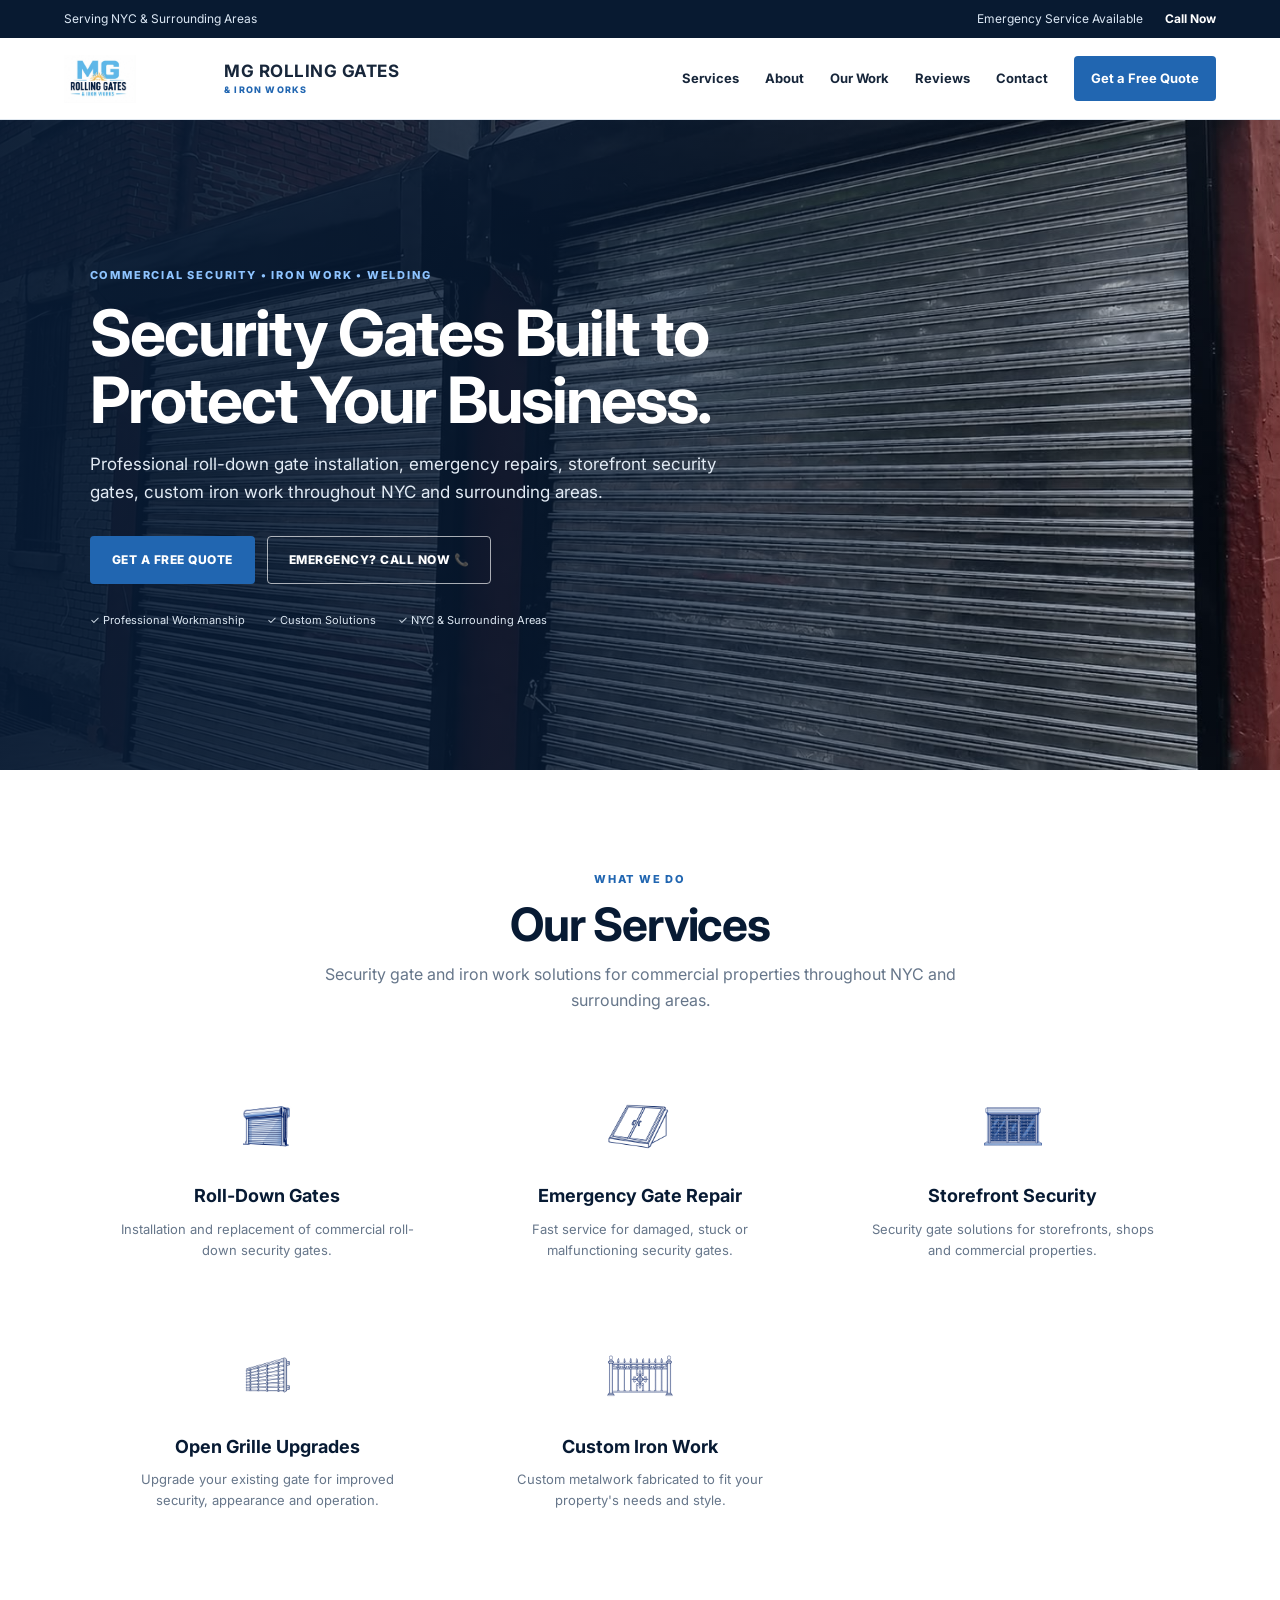
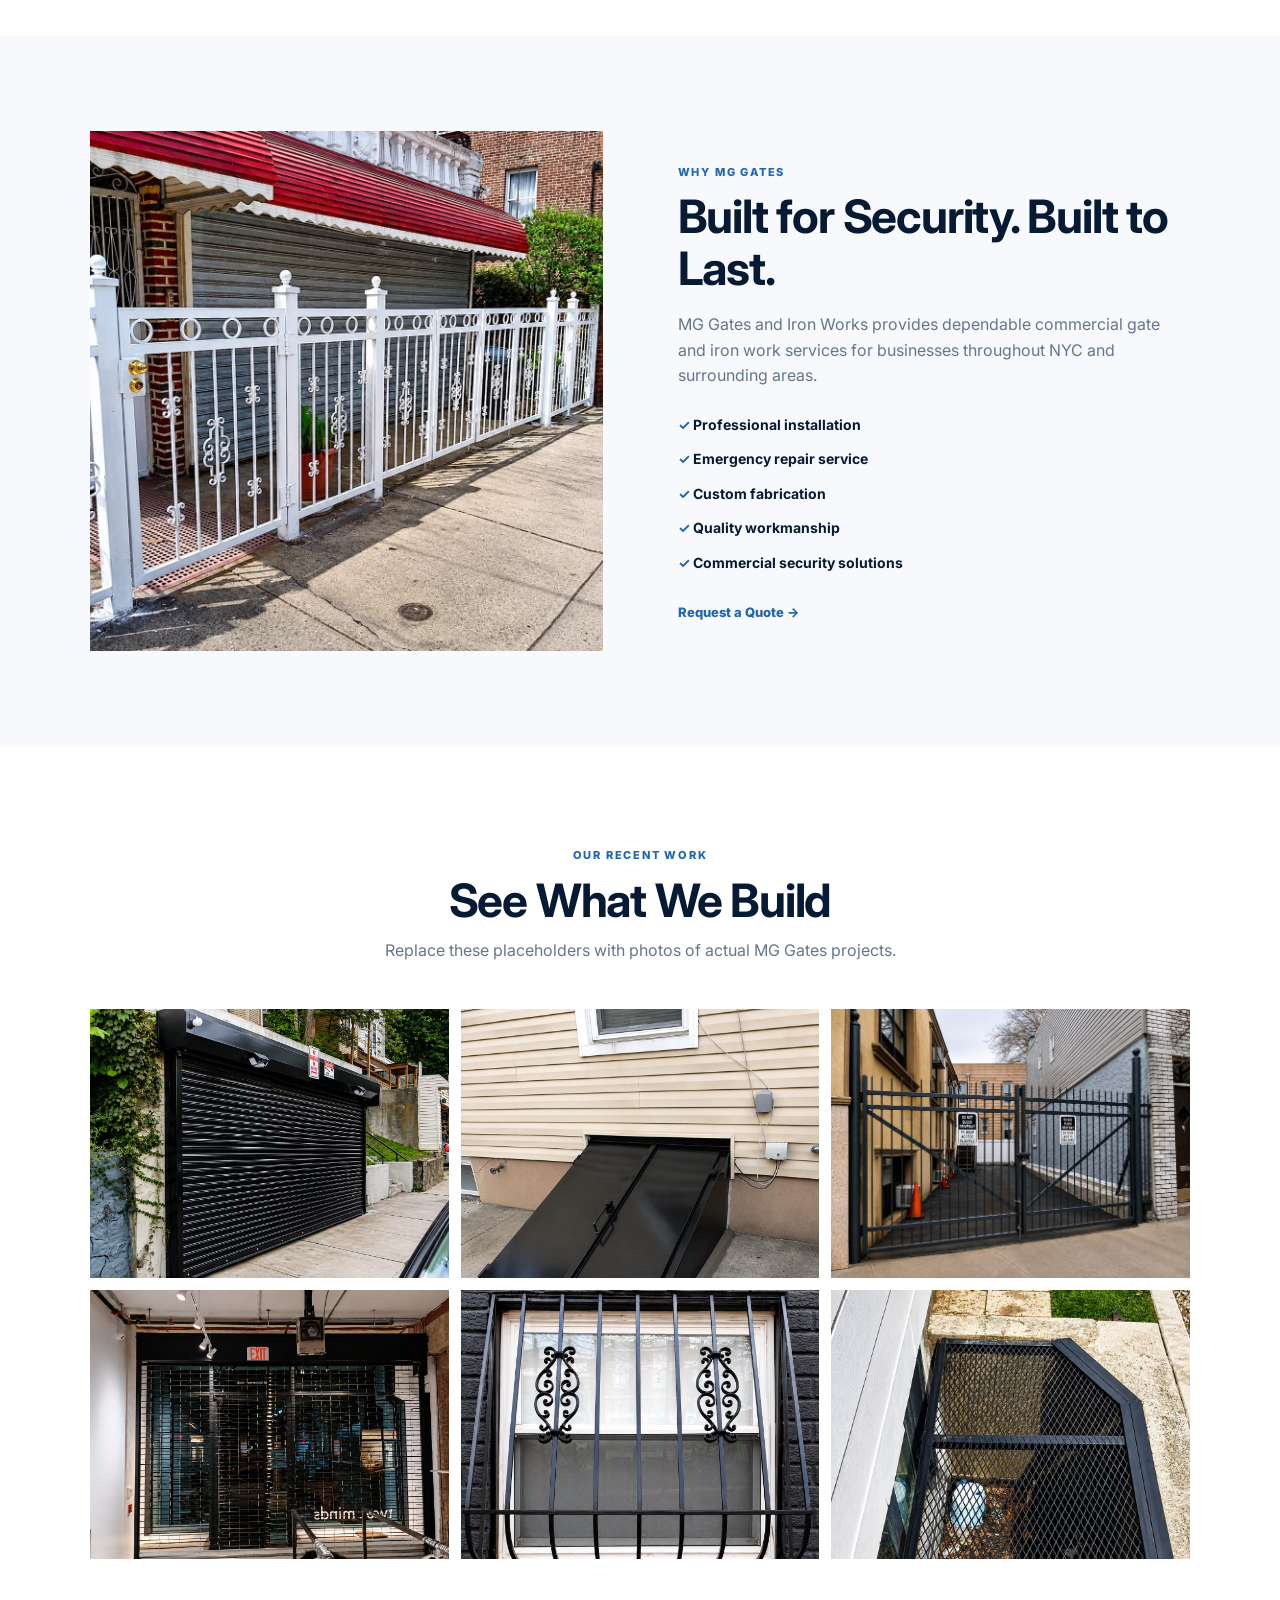
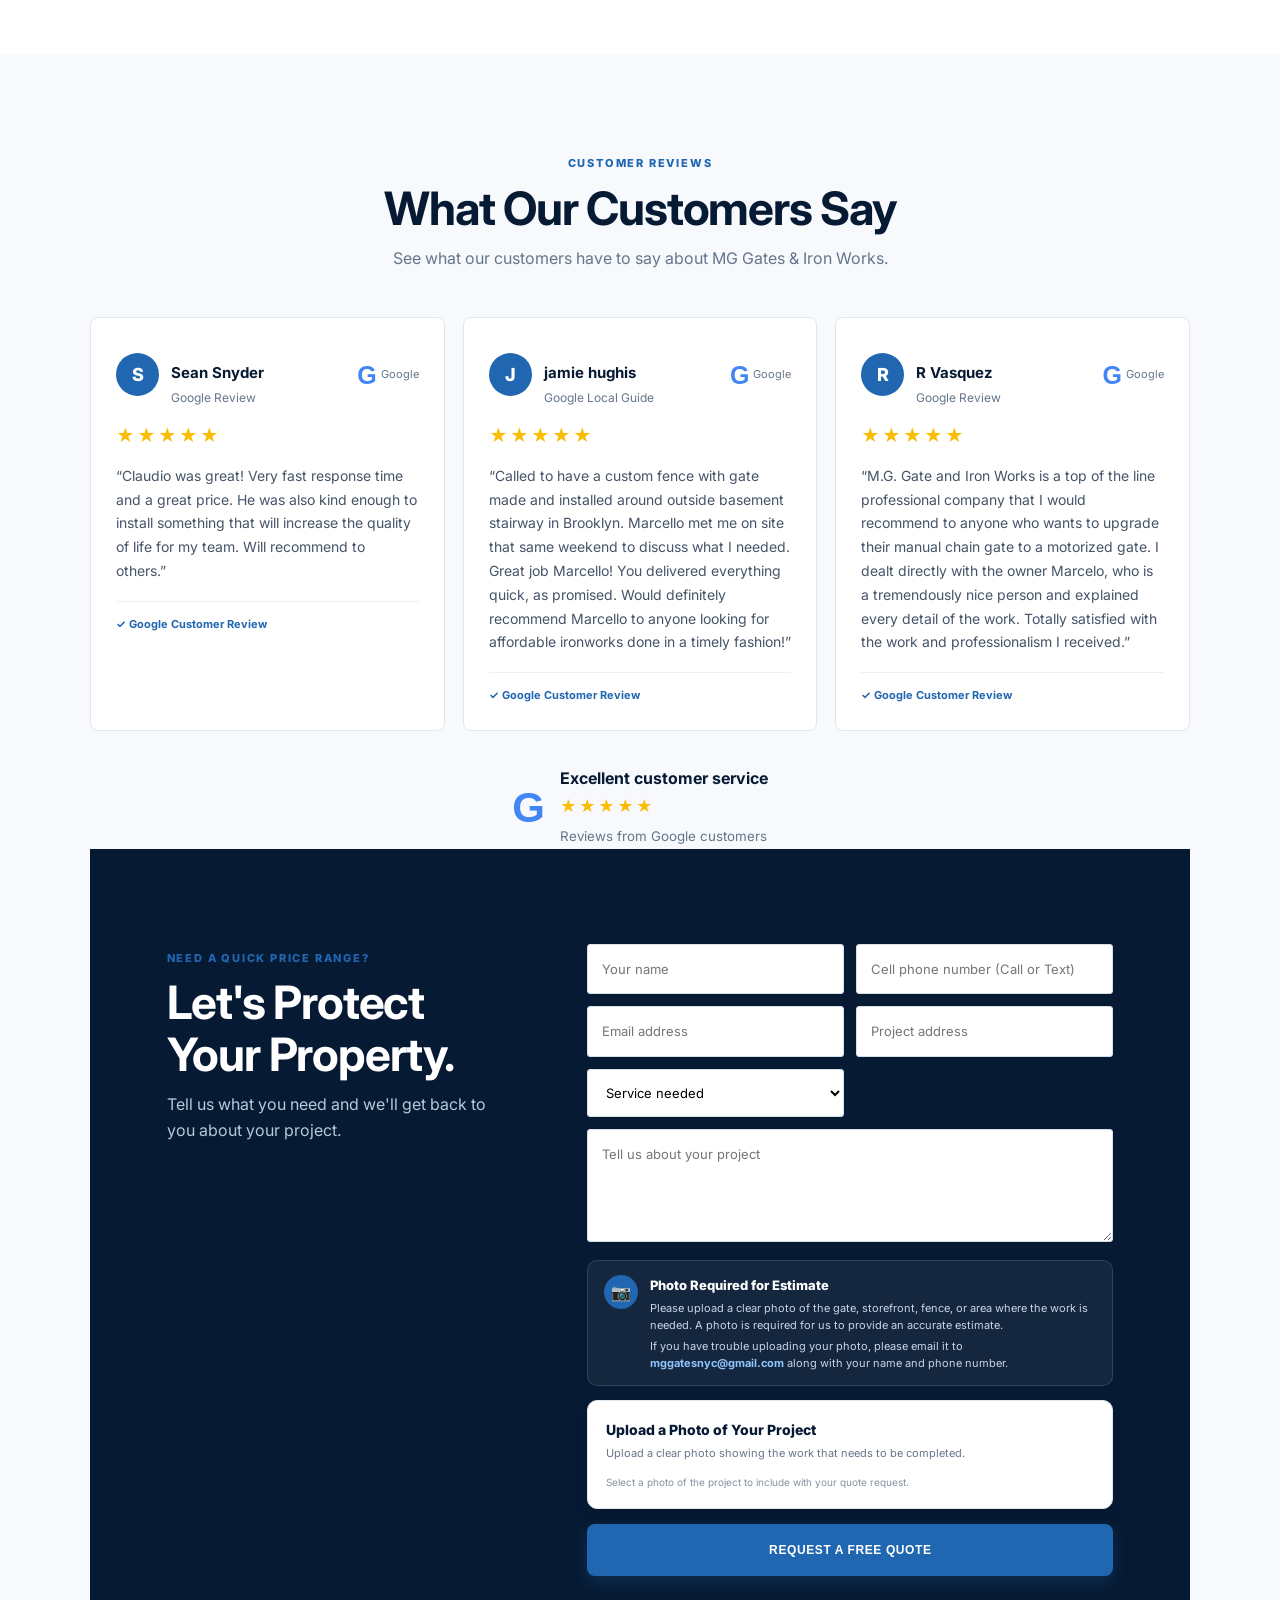
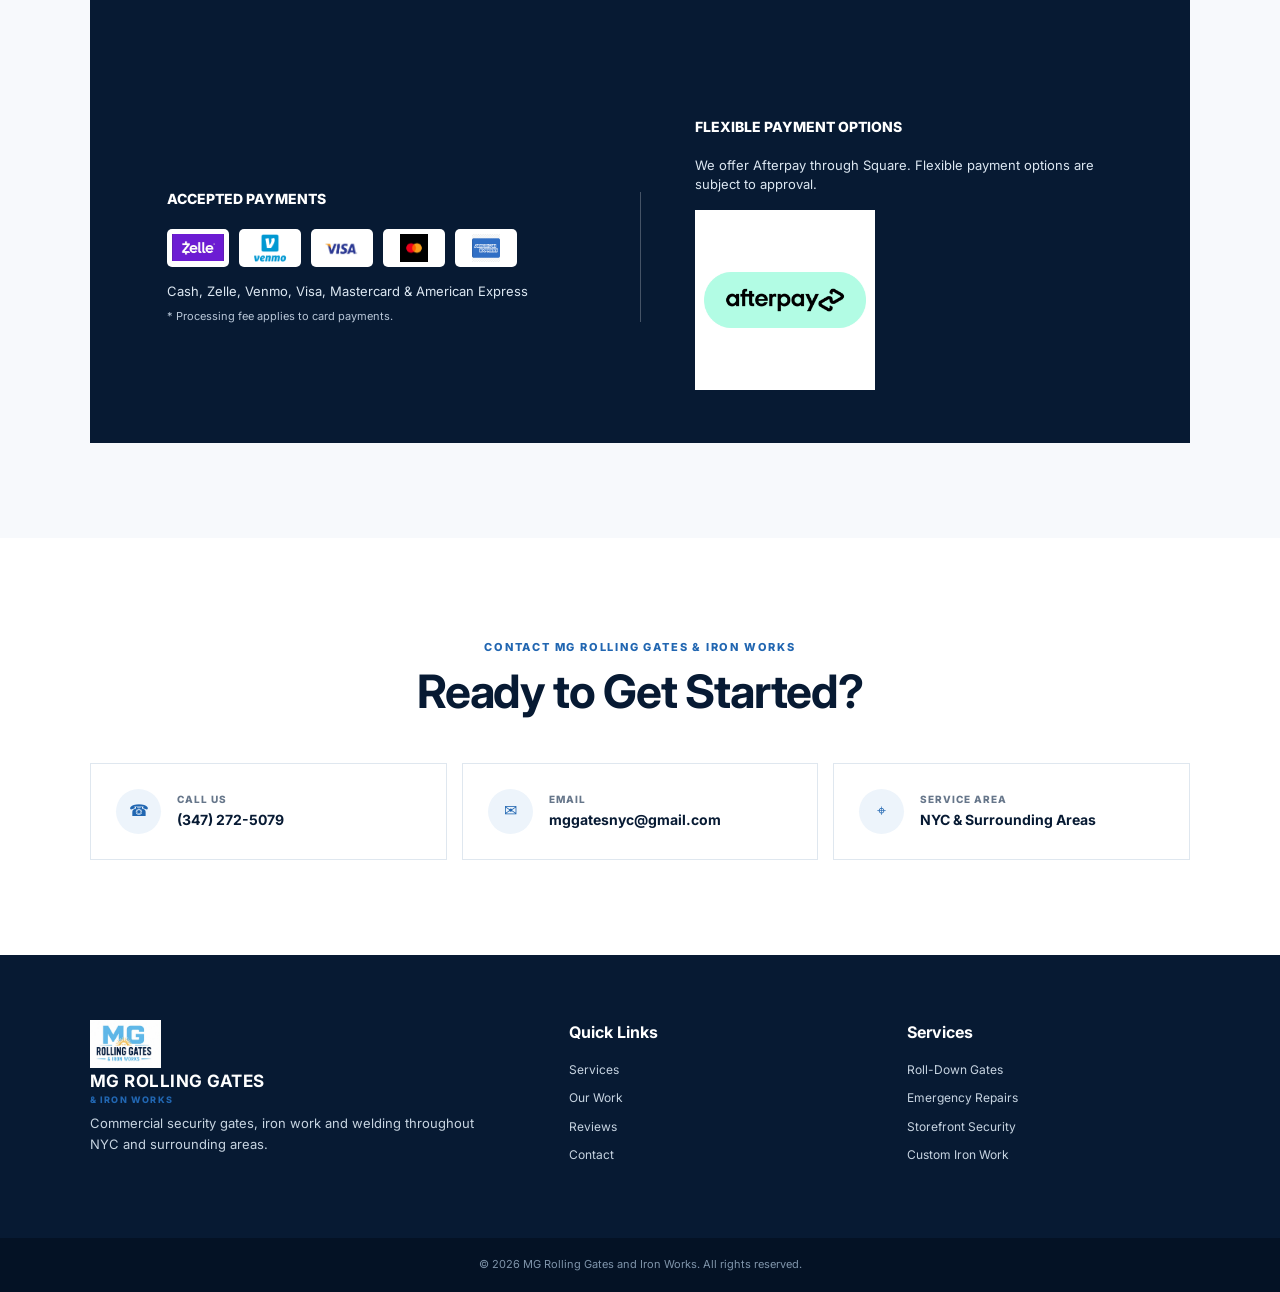
==== index.html @ b1b4706d "Update index.html" ====
<!DOCTYPE html>
<html lang="en">
<head>
  <meta charset="UTF-8">
  <meta name="viewport" content="width=device-width, initial-scale=1.0">
  <meta name="description" content="MG Rolling Gates and Iron Works provides commercial roll-down gate installation, emergency gate repair, storefront security gates and custom iron work throughout NYC and surrounding areas.">
  <title>MG Rolling Gates & Iron Works | NYC Security Gates & Iron Work</title>
  <link rel="preconnect" href="https://fonts.googleapis.com">
  <link rel="preconnect" href="https://fonts.gstatic.com" crossorigin>
  <link href="https://fonts.googleapis.com/css2?family=Inter:wght@400;500;600;700;800&display=swap" rel="stylesheet">
  <link rel="stylesheet" href="styles.css">
  <script src="https://ucarecdn.com/libs/widget/3.x/uploadcare.full.min.js"></script>
</head>

<body>
  <div class="topbar">
    <div>Serving NYC & Surrounding Areas</div>
    <div class="topbar-right">
      <span>Emergency Service Available</span>
      <a href="tel:(347) 272-5079">Call Now</a>
    </div>
  </div>

  <header class="header">
    <a class="logo" href="#home">
      <!-- LOGO: Replace images/logo.png with your business logo -->
      <img class="logo-image" src="images/logo.png" alt="MG Gates and Iron Works logo">
      <span>
        <strong>MG ROLLING GATES</strong>
        <small>& IRON WORKS</small>
      </span>
    </a>

    <button class="menu-toggle" aria-label="Open menu">☰</button>

    <nav class="nav">
      <a href="#services">Services</a>
      <a href="#about">About</a>
      <a href="#work">Our Work</a>
      <a href="#reviews">Reviews</a>
      <a href="#contact">Contact</a>
      <a class="nav-cta" href="#quote">Get a Free Quote</a>
    </nav>
  </header>

  <main id="home">
    <section class="hero">
      <div class="hero-overlay"></div>
      <div class="hero-content">
        <span class="eyebrow">COMMERCIAL SECURITY • IRON WORK • WELDING</span>
        <h1>Security Gates Built to Protect Your Business.</h1>
        <p>
          Professional roll-down gate installation, emergency repairs,
          storefront security gates, custom iron work throughout NYC
          and surrounding areas.
        </p>
        <div class="hero-buttons">
          <a class="btn btn-primary" href="#quote">Get a Free Quote</a>
          <a class="btn btn-outline" href="tel:(347) 272-5079">Emergency? Call Now 📞</a>
        </div>
        <div class="hero-trust">
          <span>✓ Professional Workmanship</span>
          <span>✓ Custom Solutions</span>
          <span>✓ NYC & Surrounding Areas</span>
        </div>
      </div>
    </section>

    <section class="services section" id="services">
      <div class="section-heading">
        <span class="eyebrow">WHAT WE DO</span>
        <h2>Our Services</h2>
        <p>Security gate and iron work solutions for commercial properties throughout NYC and surrounding areas.</p>
      </div>

      <div class="service-grid">
        <article class="service-card">
          <div class="service-icon-slot">
          <img src="images/service-roll-down.png" alt="Roll-Down Gates icon" onerror="this.style.display='none'; this.nextElementSibling.style.display='grid'">
          <span class="icon-fallback">ICON</span>
        </div>
          <h3>Roll-Down Gates</h3>
          <p>Installation and replacement of commercial roll-down security gates.</p>
        </article>
        <article class="service-card">
          <div class="service-icon-slot">
          <img src="images/service-emergency.png" alt="Emergency Gate Repair icon" onerror="this.style.display='none'; this.nextElementSibling.style.display='grid'">
          <span class="icon-fallback">ICON</span>
        </div>
          <h3>Emergency Gate Repair</h3>
          <p>Fast service for damaged, stuck or malfunctioning security gates.</p>
        </article>
        <article class="service-card">
          <div class="service-icon-slot">
          <img src="images/service-storefront.png" alt="Storefront Security icon" onerror="this.style.display='none'; this.nextElementSibling.style.display='grid'">
          <span class="icon-fallback">ICON</span>
        </div>
          <h3>Storefront Security</h3>
          <p>Security gate solutions for storefronts, shops and commercial properties.</p>
        </article>
        <article class="service-card">
          <div class="service-icon-slot">
          <img src="images/service-open-grille.png" alt="Open Grille Upgrades icon" onerror="this.style.display='none'; this.nextElementSibling.style.display='grid'">
          <span class="icon-fallback">ICON</span>
        </div>
          <h3>Open Grille Upgrades</h3>
          <p>Upgrade your existing gate for improved security, appearance and operation.</p>
        </article>
        <article class="service-card">
          <div class="service-icon-slot">
          <img src="images/service-iron-work.png" alt="Custom Iron Work icon" onerror="this.style.display='none'; this.nextElementSibling.style.display='grid'">
          <span class="icon-fallback">ICON</span>
        </div>
          <h3>Custom Iron Work</h3>
          <p>Custom metalwork fabricated to fit your property's needs and style.</p>
        </article>
      </div>
    </section>

    <section class="about section" id="about">
      <div class="about-image">
        <div class="image-slot about-photo">
          <!-- ABOUT PHOTO: Put your photo at images/about.jpg -->
          <img src="images/about.jpg" alt="MG Gates and Iron Works project" onerror="this.style.display='none'; this.nextElementSibling.style.display='grid'">
          <div class="photo-fallback"><span>ABOUT PHOTO</span><small>Put your image in images/about.jpg</small></div>
        </div>
      </div>
      <div class="about-content">
        <span class="eyebrow">WHY MG GATES</span>
        <h2>Built for Security. Built to Last.</h2>
        <p>
          MG Gates and Iron Works provides dependable commercial gate and iron
          work services for businesses throughout NYC and surrounding areas.
        </p>
        <div class="check-list">
          <div>✓ Professional installation</div>
          <div>✓ Emergency repair service</div>
          <div>✓ Custom fabrication</div>
          <div>✓ Quality workmanship</div>
          <div>✓ Commercial security solutions</div>
        </div>
        <a class="text-link" href="#quote">Request a Quote →</a>
      </div>
    </section>

    <section class="work section" id="work">
      <div class="section-heading">
        <span class="eyebrow">OUR RECENT WORK</span>
        <h2>See What We Build</h2>
        <p>Replace these placeholders with photos of actual MG Gates projects.</p>
      </div>

      <div class="gallery">
        <div class="gallery-item"><img src="images/work-01.jpg" alt="MG Gates project 1" onerror="this.style.display='none'; this.nextElementSibling.style.display='grid'"><div>WORK PHOTO 01<br><small>images/work-01.jpg</small></div></div>
        <div class="gallery-item"><img src="images/work-02.jpg" alt="MG Gates project 2" onerror="this.style.display='none'; this.nextElementSibling.style.display='grid'"><div>WORK PHOTO 02<br><small>images/work-02.jpg</small></div></div>
        <div class="gallery-item"><img src="images/work-03.jpg" alt="MG Gates project 3" onerror="this.style.display='none'; this.nextElementSibling.style.display='grid'"><div>WORK PHOTO 03<br><small>images/work-03.jpg</small></div></div>
        <div class="gallery-item"><img src="images/work-04.jpg" alt="MG Gates project 4" onerror="this.style.display='none'; this.nextElementSibling.style.display='grid'"><div>WORK PHOTO 04<br><small>images/work-04.jpg</small></div></div>
        <div class="gallery-item"><img src="images/work-05.jpg" alt="MG Gates project 5" onerror="this.style.display='none'; this.nextElementSibling.style.display='grid'"><div>WORK PHOTO 05<br><small>images/work-05.jpg</small></div></div>
        <div class="gallery-item"><img src="images/work-06.jpg" alt="MG Gates project 6" onerror="this.style.display='none'; this.nextElementSibling.style.display='grid'"><div>WORK PHOTO 06<br><small>images/work-06.jpg</small></div></div>
      </div>
    </section>

<section class="reviews section" id="reviews">

  <div class="section-heading">
    <span class="eyebrow">CUSTOMER REVIEWS</span>
    <h2>What Our Customers Say</h2>
    <p>See what our customers have to say about MG Gates & Iron Works.</p>
  </div>

  <div class="review-grid">

    <!-- REVIEW 1 -->
    <article class="review google-review">

      <div class="review-top">
        <div class="review-person">
          <div class="review-avatar">S</div>
          <div>
            <strong>Sean Snyder</strong>
            <span>Google Review</span>
          </div>
        </div>

        <div class="google-logo">
          <span class="google-g">G</span>
          <small>Google</small>
        </div>
      </div>

      <div class="stars">★★★★★</div>

      <p>
        “Claudio was great! Very fast response time and a great price.
        He was also kind enough to install something that will increase
        the quality of life for my team. Will recommend to others.”
      </p>

      <div class="verified-review">
        ✓ Google Customer Review
      </div>

    </article>


    <!-- REVIEW 2 -->
    <article class="review google-review">

      <div class="review-top">
        <div class="review-person">
          <div class="review-avatar">J</div>
          <div>
            <strong>jamie hughis</strong>
            <span>Google Local Guide</span>
          </div>
        </div>

        <div class="google-logo">
          <span class="google-g">G</span>
          <small>Google</small>
        </div>
      </div>

      <div class="stars">★★★★★</div>

      <p>
        “Called to have a custom fence with gate made and installed around
        outside basement stairway in Brooklyn. Marcello met me on site that
        same weekend to discuss what I needed. Great job Marcello! You
        delivered everything quick, as promised. Would definitely recommend
        Marcello to anyone looking for affordable ironworks done in a timely
        fashion!”
      </p>

      <div class="verified-review">
        ✓ Google Customer Review
      </div>

    </article>


    <!-- REVIEW 3 -->
    <article class="review google-review">

      <div class="review-top">
        <div class="review-person">
          <div class="review-avatar">R</div>
          <div>
            <strong>R Vasquez</strong>
            <span>Google Review</span>
          </div>
        </div>

        <div class="google-logo">
          <span class="google-g">G</span>
          <small>Google</small>
        </div>
      </div>

      <div class="stars">★★★★★</div>

      <p>
        “M.G. Gate and Iron Works is a top of the line professional company
        that I would recommend to anyone who wants to upgrade their manual
        chain gate to a motorized gate. I dealt directly with the owner
        Marcelo, who is a tremendously nice person and explained every
        detail of the work. Totally satisfied with the work and
        professionalism I received.”
      </p>

      <div class="verified-review">
        ✓ Google Customer Review
      </div>

    </article>

  </div>

  <div class="google-reviews-bottom">
    <span class="google-g google-g-large">G</span>

    <div>
      <strong>Excellent customer service</strong>
      <div class="stars">★★★★★</div>
      <small>Reviews from Google customers</small>
    </div>
  </div>
<section class="quote section" id="quote">

  <div class="quote-inner">

    <div>
      <span class="eyebrow">NEED A QUICK PRICE RANGE?</span>
      <h2>Let's Protect Your Property.</h2>
      <p>
        Tell us what you need and we'll get back to you about your project.
      </p>
    </div>


   <form
  id="quote-form"
  class="quote-form"
  action="https://submit-form.com/1fjIJ8if2"
  method="POST"
>
    

      <!-- EMAIL SUBJECT -->
      <input
        type="hidden"
        name="subject"
        value="New Quote Request - MG Gates & Iron Works"
      >


  <!-- NAME -->
<input
  type="text"
  name="name"
  placeholder="Your name"
  required
>

<!-- CELL PHONE -->
<input
  type="tel"
  name="phone"
  placeholder="Cell phone number (Call or Text)"
  required
>

<!-- EMAIL -->
<input
  type="email"
  name="email"
  placeholder="Email address"
  required
>

<!-- PROJECT ADDRESS -->
<input
  type="text"
  name="project_address"
  placeholder="Project address"
  required
>


      <!-- SERVICE -->
      <select name="service" required>

        <option value="">
          Service needed
        </option>

        <option>
          Roll-Down Gate Installation
        </option>

        <option>
          Emergency Gate Repair
        </option>

        <option>
          Storefront Security Gate
        </option>

        <option>
          Open Grille Upgrade
        </option>

        <option>
          Custom Iron Work
        </option>

      </select>


      <!-- PROJECT DESCRIPTION -->
      <textarea
        name="message"
        rows="4"
        placeholder="Tell us about your project"
        required
      ></textarea>


 <!-- PHOTO NOTICE -->
<div class="estimate-photo-notice">

  <div class="notice-icon">📷</div>

  <div>

    <strong>
      Photo Required for Estimate
    </strong>

    <p>
      Please upload a clear photo of the gate, storefront,
      fence, or area where the work is needed.
      A photo is required for us to provide an accurate estimate.
    </p>

    <p class="large-file-note">
      If you have trouble uploading your photo, please email it to
      <a href="mailto:mggatesnyc@gmail.com">
        mggatesnyc@gmail.com
      </a>
      along with your name and phone number.
    </p>

  </div>

</div>


 <!-- PHOTO UPLOAD WITH UPLOADCARE -->
<div class="photo-upload">

  <label for="project-photo">
    Upload a Photo of Your Project
  </label>

  <p class="upload-help">
    Upload a clear photo showing the work that needs to be completed.
  </p>

  <input
    type="hidden"
    id="project-photo"
    name="project_photo"
    role="uploadcare-uploader"
    data-public-key="b20577212daf09dd0022"
    data-images-only="true"
  >

  <small>
    Select a photo of the project to include with your quote request.
  </small>

</div>


      <!-- SUBMIT -->
      <button
        class="btn btn-primary"
        type="submit"
      >
        Request a Free Quote
      </button>

    </form>

  </div>

</section>
<!-- PAYMENT METHODS -->
<section class="payments-section">

  <div class="payments-left">

    <h3>ACCEPTED PAYMENTS</h3>

    <div class="payment-logos">
      <img src="images/zelle.png" alt="Zelle">
      <img src="images/venmo.png" alt="Venmo">
      <img src="images/visa.png" alt="Visa">
      <img src="images/mastercard.png" alt="Mastercard">
      <img src="images/amex.png" alt="American Express">
    </div>

    <p>
      Cash, Zelle, Venmo, Visa, Mastercard & American Express
    </p>

    <small class="processing-note">
      * Processing fee applies to card payments.
    </small>

  </div>

  <div class="payment-divider"></div>

  <div class="payments-right">

    <h3>FLEXIBLE PAYMENT OPTIONS</h3>

    <p>
      We offer Afterpay through Square.
      Flexible payment options are subject to approval.
    </p>

    <img
      class="afterpay-logo"
      src="images/afterpay.png"
      alt="Afterpay"
    >

  </div>

</section>
</section>
</section>
 <section class="contact section" id="contact">
  <div class="section-heading">
    <span class="eyebrow">CONTACT MG ROLLING GATES & IRON WORKS</span>
    <h2>Ready to Get Started?</h2>
  </div>

  <div class="contact-grid">

    <a href="tel:+13472725079" class="contact-card">
      <span class="contact-icon">☎</span>
      <div>
        <small>CALL US</small>
        <strong>(347) 272-5079</strong>
      </div>
    </a>

    <a href="mailto:mggatesnyc@gmail.com" class="contact-card">
      <span class="contact-icon">✉</span>
      <div>
        <small>EMAIL</small>
        <strong>mggatesnyc@gmail.com</strong>
      </div>
    </a>

    <div class="contact-card">
      <span class="contact-icon">⌖</span>
      <div>
        <small>SERVICE AREA</small>
        <strong>NYC & Surrounding Areas</strong>
      </div>
    </div>

  </div>
</section>
  </main>

  <footer class="footer">
    <div>
      <a class="logo footer-logo" href="#home">
        <img class="logo-image" src="images/logo.png" alt="MG Gates and Iron Works logo">
        <span><strong>MG ROLLING GATES</strong><small>& IRON WORKS</small></span>
      </a>
      <p>Commercial security gates, iron work and welding throughout NYC and surrounding areas.</p>
    </div>
    <div>
      <h4>Quick Links</h4>
      <a href="#services">Services</a>
      <a href="#work">Our Work</a>
      <a href="#reviews">Reviews</a>
      <a href="#contact">Contact</a>
    </div>
    <div>
      <h4>Services</h4>
      <span>Roll-Down Gates</span>
      <span>Emergency Repairs</span>
      <span>Storefront Security</span>
      <span>Custom Iron Work</span>
    </div>
  </footer>

  <div class="copyright">© <span id="year"></span> MG Rolling Gates and Iron Works. All rights reserved.</div>

  <script src="script.js"></script>
</body>
</html>
---- styles.css ----
* {
  box-sizing: border-box;
  margin: 0;
  padding: 0;
}

:root {
  --navy: #071b35;
  --navy-2: #0b2a4d;
  --blue: #0b63ce;
  --blue-light: #eaf3ff;
  --text: #172333;
  --muted: #657387;
  --line: #dfe6ee;
  --white: #ffffff;
  --bg: #f7f9fc;
}

html { scroll-behavior: smooth; }

body {
  font-family: "Inter", Arial, sans-serif;
  color: var(--text);
  line-height: 1.6;
  background: var(--white);
}

a { color: inherit; text-decoration: none; }

.topbar {
  min-height: 38px;
  padding: 0 5%;
  display: flex;
  justify-content: space-between;
  align-items: center;
  background: #061426;
  color: #dce8f5;
  font-size: 12px;
}

.topbar-right {
  display: flex;
  gap: 22px;
  align-items: center;
}

.topbar a {
  color: white;
  font-weight: 700;
}

.header {
  min-height: 82px;
  padding: 0 5%;
  display: flex;
  align-items: center;
  justify-content: space-between;
  background: white;
  border-bottom: 1px solid var(--line);
  position: sticky;
  top: 0;
  z-index: 20;
}

.logo {
  display: flex;
  align-items: center;
  gap: 10px;
}

.logo-mark {
  width: 45px;
  height: 45px;
  display: grid;
  place-items: center;
  border-radius: 7px;
  background: var(--navy);
  color: white;
  font-size: 15px;
  font-weight: 800;
}

.logo strong, .logo small {
  display: block;
  line-height: 1.05;
}

.logo strong { font-size: 17px; letter-spacing: .5px; }
.logo small { margin-top: 4px; font-size: 9px; color: var(--blue); font-weight: 800; letter-spacing: 1.2px; }

.nav {
  display: flex;
  align-items: center;
  gap: 26px;
  font-size: 13px;
  font-weight: 700;
}

.nav a:not(.nav-cta):hover { color: var(--blue); }

.nav-cta {
  background: var(--blue);
  color: white;
  padding: 12px 17px;
  border-radius: 4px;
}

.menu-toggle {
  display: none;
  border: 0;
  background: none;
  font-size: 26px;
}

.hero {
  min-height: 650px;
  display: flex;
  align-items: center;
  position: relative;
  background:
    linear-gradient(90deg, rgba(4, 18, 36, .96) 0%, rgba(4, 18, 36, .84) 43%, rgba(4, 18, 36, .35) 100%),
    url("images/hero.jpg") center/cover no-repeat,
    #12314f; /* HERO PHOTO: images/hero.jpg */
}

.hero-content {
  position: relative;
  z-index: 2;
  width: min(700px, 90%);
  margin-left: 7%;
  color: white;
  padding: 80px 0;
}

.eyebrow {
  color: var(--blue);
  font-size: 11px;
  font-weight: 800;
  letter-spacing: 1.8px;
}

.hero .eyebrow { color: #8ec4ff; }

h1 {
  margin: 14px 0 18px;
  font-size: clamp(42px, 5vw, 68px);
  line-height: 1.04;
  letter-spacing: -2px;
}

.hero p {
  max-width: 650px;
  color: #e2ebf5;
  font-size: 17px;
}

.hero-buttons {
  display: flex;
  gap: 12px;
  flex-wrap: wrap;
  margin-top: 30px;
}

.btn {
  display: inline-flex;
  justify-content: center;
  align-items: center;
  min-height: 48px;
  padding: 0 21px;
  border-radius: 4px;
  border: 1px solid transparent;
  font-size: 12px;
  font-weight: 800;
  text-transform: uppercase;
  letter-spacing: .5px;
  cursor: pointer;
}

.btn-primary { background: var(--blue); color: white; }
.btn-primary:hover { background: #0955ae; }

.btn-outline {
  border-color: rgba(255,255,255,.65);
  color: white;
}

.btn-outline:hover { background: white; color: var(--navy); }

.hero-trust {
  display: flex;
  gap: 22px;
  flex-wrap: wrap;
  margin-top: 28px;
  font-size: 11px;
  color: #dce7f2;
}

.section {
  padding: 95px 7%;
}

.section-heading {
  max-width: 720px;
  margin: 0 auto 45px;
  text-align: center;
}

.section-heading h2,
.about h2,
.quote h2 {
  margin-top: 8px;
  font-size: clamp(31px, 4vw, 46px);
  line-height: 1.12;
  letter-spacing: -1.2px;
  color: var(--navy);
}

.section-heading p {
  margin-top: 12px;
  color: var(--muted);
}

.service-grid {
  max-width: 1180px;
  margin: auto;
  display: grid;
  grid-template-columns: repeat(3, 1fr);
  gap: 18px;
}

.service-card {
  padding: 30px 25px;
  border: 1px solid var(--line);
  background: white;
  transition: .2s ease;
}

.service-card:hover {
  transform: translateY(-4px);
  box-shadow: 0 14px 35px rgba(8, 30, 55, .08);
  border-color: #c6daf0;
}

.icon {
  width: 48px;
  height: 48px;
  display: grid;
  place-items: center;
  margin-bottom: 18px;
  background: var(--blue-light);
  color: var(--blue);
  border-radius: 6px;
  font-size: 22px;
}

.service-card h3 { color: var(--navy); font-size: 18px; }
.service-card p { margin-top: 8px; color: var(--muted); font-size: 13px; }

.about {
  display: grid;
  grid-template-columns: 1fr 1fr;
  gap: 75px;
  align-items: center;
  background: var(--bg);
}

.about-image {
  min-height: 520px;
}

.image-placeholder {
  height: 100%;
  min-height: 520px;
  display: grid;
  place-content: center;
  text-align: center;
  background:
    linear-gradient(135deg, #183b61, #071b35);
  color: #9fc5e9;
  font-weight: 800;
  letter-spacing: 1px;
}

.image-placeholder small {
  display: block;
  margin-top: 7px;
  font-size: 11px;
  font-weight: 500;
  letter-spacing: 0;
}

.about-content p {
  margin: 18px 0 25px;
  color: var(--muted);
}

.check-list {
  display: grid;
  gap: 12px;
  font-weight: 700;
  font-size: 14px;
  color: var(--navy);
}

.check-list div::first-letter { color: var(--blue); }

.text-link {
  display: inline-block;
  margin-top: 28px;
  color: var(--blue);
  font-weight: 800;
  font-size: 13px;
}

.work { background: white; }

.gallery {
  max-width: 1180px;
  margin: auto;
  display: grid;
  grid-template-columns: repeat(3, 1fr);
  gap: 12px;
}

.gallery-item {
  aspect-ratio: 4 / 3;
  display: grid;
  place-items: center;
  background: linear-gradient(135deg, #102f4f, #477293);
  color: white;
  font-size: 11px;
  font-weight: 800;
  letter-spacing: 1px;
}

.gallery-item:nth-child(2n) { background: linear-gradient(135deg, #1e3850, #6c8498); }
.gallery-item:nth-child(3n) { background: linear-gradient(135deg, #0b213a, #345a7d); }

.reviews { background: var(--bg); }

.review-grid {
  max-width: 1100px;
  margin: auto;
  display: grid;
  grid-template-columns: repeat(3, 1fr);
  gap: 18px;
}

.review {
  padding: 30px;
  background: white;
  border: 1px solid var(--line);
}

.stars {
  color: #f4b400;
  letter-spacing: 2px;
  margin-bottom: 15px;
}

.review p { color: var(--muted); font-size: 14px; }
.review strong { display: block; margin-top: 18px; font-size: 13px; }

.quote {
  background: var(--navy);
  color: white;
}

.quote-inner {
  max-width: 1180px;
  margin: auto;
  display: grid;
  grid-template-columns: .8fr 1.2fr;
  gap: 70px;
  align-items: start;
}

.quote h2 { color: white; }
.quote p { color: #b8c9db; margin-top: 12px; }

.quote-form {
  display: grid;
  grid-template-columns: 1fr 1fr;
  gap: 12px;
}

.quote-form input,
.quote-form select,
.quote-form textarea {
  width: 100%;
  padding: 14px;
  border: 1px solid #d7e0e9;
  border-radius: 3px;
  font: inherit;
  font-size: 13px;
  background: white;
}

.quote-form textarea,
.quote-form .btn,
.form-note { grid-column: 1 / -1; }

.quote-form textarea { resize: vertical; }

.form-note {
  font-size: 11px !important;
  color: #91a7bd !important;
  margin: 0 !important;
}

.contact { background: white; }

.contact-grid {
  max-width: 1100px;
  margin: auto;
  display: grid;
  grid-template-columns: repeat(3, 1fr);
  gap: 15px;
}

.contact-card {
  display: flex;
  gap: 16px;
  align-items: center;
  padding: 25px;
  border: 1px solid var(--line);
}

.contact-card:hover { border-color: #a9c8e8; }

.contact-icon {
  width: 45px;
  height: 45px;
  display: grid;
  place-items: center;
  background: var(--blue-light);
  color: var(--blue);
  border-radius: 50%;
}

.contact-card small,
.contact-card strong {
  display: block;
}

.contact-card small {
  color: var(--muted);
  font-size: 10px;
  font-weight: 800;
  letter-spacing: 1px;
}

.contact-card strong {
  color: var(--navy);
  font-size: 14px;
  margin-top: 2px;
}

.footer {
  padding: 65px 7%;
  display: grid;
  grid-template-columns: 1.5fr 1fr 1fr;
  gap: 55px;
  background: #061426;
  color: #c7d4e1;
}

.footer-logo { color: white; margin-bottom: 18px; }
.footer p { max-width: 400px; font-size: 13px; }
.footer h4 { color: white; margin-bottom: 15px; }
.footer a, .footer span { display: block; margin-bottom: 9px; font-size: 12px; }

.copyright {
  padding: 18px 7%;
  background: #04101f;
  color: #7f94aa;
  font-size: 11px;
  text-align: center;
}

@media (max-width: 900px) {
  .nav { gap: 15px; }
  .service-grid, .review-grid { grid-template-columns: repeat(2, 1fr); }
  .about, .quote-inner { grid-template-columns: 1fr; }
  .about-image { min-height: 380px; }
  .gallery { grid-template-columns: repeat(2, 1fr); }
  .contact-grid { grid-template-columns: 1fr; }
}

@media (max-width: 700px) {
  .topbar { display: none; }
  .header { min-height: 70px; }
  .menu-toggle { display: block; }
  .nav {
    display: none;
    position: absolute;
    top: 70px;
    left: 0;
    right: 0;
    padding: 20px 7%;
    flex-direction: column;
    align-items: stretch;
    background: white;
    border-bottom: 1px solid var(--line);
  }
  .nav.open { display: flex; }
  .nav-cta { text-align: center; }
  .hero { min-height: 600px; }
  .hero-content { margin-left: 5%; }
  .section { padding: 70px 5%; }
  .service-grid, .review-grid, .gallery, .quote-form, .footer { grid-template-columns: 1fr; }
  .quote-form textarea, .quote-form .btn, .form-note { grid-column: auto; }
  .footer { padding: 50px 5%; }
  h1 { letter-spacing: -1px; }
}


/* ===== IMAGE SLOTS ===== */
.logo-image {
  width: 150px;
  max-height: 48px;
  object-fit: contain;
  object-position: left center;
}

.about-photo {
  height: 100%;
  min-height: 520px;
  position: relative;
  overflow: hidden;
  background: linear-gradient(135deg, #183b61, #071b35);
}

.about-photo > img {
  width: 100%;
  height: 100%;
  min-height: 520px;
  object-fit: cover;
  display: block;
}

.photo-fallback {
  position: absolute;
  inset: 0;
  display: none;
  place-content: center;
  text-align: center;
  color: #9fc5e9;
  font-weight: 800;
  letter-spacing: 1px;
}

.photo-fallback small {
  display: block;
  margin-top: 7px;
  font-size: 11px;
  font-weight: 500;
  letter-spacing: 0;
}

.gallery-item {
  position: relative;
  overflow: hidden;
}

.gallery-item img {
  width: 100%;
  height: 100%;
  object-fit: cover;
  display: block;
}

.gallery-item > div {
  position: absolute;
  inset: 0;
  display: none;
  place-items: center;
  text-align: center;
  padding: 15px;
  background: linear-gradient(135deg, #102f4f, #477293);
  color: white;
  font-size: 11px;
  font-weight: 800;
  letter-spacing: 1px;
}

.gallery-item small {
  font-size: 9px;
  font-weight: 500;
  letter-spacing: 0;
}


@media (max-width: 700px) {
  .logo-image {
    width: 130px;
    max-height: 42px;
  }
  .about-photo,
  .about-photo > img {
    min-height: 380px;
  }
}


/* =========================================================
   REFERENCE DESIGN PALETTE
   Based on the blue / navy / white design supplied by client
   ========================================================= */
:root {
  --navy: #071A33;
  --navy-2: #0B2748;
  --blue: #2166B1;
  --blue-light: #EDF4FB;
  --text: #17263A;
  --muted: #66768A;
  --line: #DFE7EF;
  --white: #FFFFFF;
  --bg: #F7F9FC;
}

/* Header treatment closer to reference */
.topbar {
  background: #081A31;
}

.nav-cta,
.btn-primary {
  background: #2166B1;
}

.nav-cta:hover,
.btn-primary:hover {
  background: #174F8E;
}

/* Service icon image slots */
.service-icon-slot {
  width: 76px;
  height: 76px;
  margin: 0 auto 18px;
  position: relative;
  display: grid;
  place-items: center;
  background: #FFFFFF;
}

.service-icon-slot img {
  width: 68px;
  height: 68px;
  object-fit: contain;
  display: block;
}

.icon-fallback {
  position: absolute;
  inset: 0;
  display: none;
  place-items: center;
  border: 2px dashed #2166B1;
  color: #2166B1;
  font-size: 10px;
  font-weight: 800;
  letter-spacing: 1px;
}

.service-card {
  text-align: center;
  border: 0;
  box-shadow: none;
  background: #FFFFFF;
}

.service-card:hover {
  transform: translateY(-3px);
  box-shadow: 0 10px 28px rgba(7, 26, 51, .08);
  border-color: transparent;
}

.services {
  background: #FFFFFF;
}

.services .section-heading h2 {
  color: #071A33;
}

.services .section-heading .eyebrow {
  color: #2166B1;
}

/* Hero colors closer to supplied reference */
.hero {
  background:
    linear-gradient(90deg, rgba(7, 26, 51, .94) 0%, rgba(7, 26, 51, .80) 42%, rgba(7, 26, 51, .20) 100%),
    url("images/hero.jpg") center/cover no-repeat,
    #173A5C;
}

.quote {
  background: #071A33;
}

.footer {
  background: #071A33;
}

.copyright {
  background: #041225;
}

/* =====================================
   GOOGLE REVIEWS
   ===================================== */

.google-review {
  background: #ffffff;
  border: 1px solid #e1e7ef;
  border-radius: 8px;
  padding: 25px;
  text-align: left;
  transition: all 0.25s ease;
}

.google-review:hover {
  transform: translateY(-4px);
  box-shadow: 0 12px 30px rgba(7, 26, 51, 0.10);
}

.review-top {
  display: flex;
  justify-content: space-between;
  align-items: center;
  margin-bottom: 15px;
}

.review-person {
  display: flex;
  align-items: center;
  gap: 12px;
}

.review-person strong {
  display: block;
  color: #071A33;
  font-size: 15px;
}

.review-person span {
  display: block;
  color: #66768A;
  font-size: 12px;
  margin-top: 3px;
}

.review-avatar {
  width: 43px;
  height: 43px;
  border-radius: 50%;
  background: #2166B1;
  color: #ffffff;
  display: flex;
  align-items: center;
  justify-content: center;
  font-weight: 800;
  font-size: 18px;
}

.google-logo {
  display: flex;
  align-items: center;
  gap: 4px;
}

.google-g {
  font-family: Arial, sans-serif;
  font-size: 25px;
  font-weight: 800;
  color: #4285F4;
}

.google-logo small {
  color: #66768A;
  font-size: 11px;
}

.google-review .stars {
  color: #fbbc04;
  font-size: 18px;
  letter-spacing: 2px;
  margin-bottom: 13px;
}

.google-review p {
  color: #455468;
  font-size: 14px;
  line-height: 1.7;
  margin-bottom: 18px;
}

.verified-review {
  color: #2166B1;
  font-size: 11px;
  font-weight: 700;
  border-top: 1px solid #edf1f5;
  padding-top: 14px;
}

.google-reviews-bottom {
  margin: 35px auto 0;
  display: flex;
  justify-content: center;
  align-items: center;
  gap: 15px;
  text-align: left;
}

.google-reviews-bottom strong {
  color: #071A33;
  display: block;
}

.google-reviews-bottom .stars {
  color: #fbbc04;
  letter-spacing: 2px;
  margin: 3px 0;
}

.google-reviews-bottom small {
  color: #66768A;
}
/* ==================================
   PAYMENT METHODS
   ================================== */

.payments-section {
  background: #071A33;
  color: #ffffff;
  padding: 45px 7%;
  display: flex;
  justify-content: center;
  align-items: center;
  gap: 55px;
}

.payments-left,
.payments-right {
  width: 100%;
  max-width: 430px;
}

.payments-section h3 {
  color: #ffffff;
  font-size: 14px;
  margin-bottom: 18px;
  font-weight: 800;
}

.payment-logos {
  display: flex;
  flex-wrap: wrap;
  gap: 10px;
  margin-bottom: 15px;
}

.payment-logos img {
  width: 62px;
  height: 38px;
  object-fit: contain;
  background: #ffffff;
  border-radius: 5px;
  padding: 5px;
}

.payments-section p {
  color: #dce7f2;
  font-size: 13px;
  line-height: 1.5;
}

.payment-divider {
  width: 1px;
  height: 130px;
  background: rgba(255, 255, 255, 0.25);
}

.afterpay-logo {
  width: 180px;
  max-width: 100%;
  margin-top: 15px;
  object-fit: contain;
}


/* MOBILE */

@media (max-width: 700px) {

  .payments-section {
    flex-direction: column;
    align-items: flex-start;
    gap: 30px;
  }

  .payment-divider {
    width: 100%;
    height: 1px;
  }

  .payment-logos img {
    width: 58px;
  }

}
.processing-note {
  display: block;
  margin-top: 8px;
  color: #b9c7d8;
  font-size: 11px;
  line-height: 1.4;
}

.google-g-large {
  font-size: 42px;
}
/* ==================================
   FREE QUOTE - MODERN PHOTO SECTION
   ================================== */

.estimate-photo-notice {
  grid-column: 1 / -1;
  display: flex;
  align-items: flex-start;
  gap: 12px;

  padding: 14px 16px;
  margin-top: 6px;

  background: rgba(255, 255, 255, 0.06);
  border: 1px solid rgba(255, 255, 255, 0.12);
  border-radius: 10px;
}

.notice-icon {
  width: 34px;
  height: 34px;
  min-width: 34px;

  display: flex;
  align-items: center;
  justify-content: center;

  border-radius: 50%;
  background: #2166B1;

  font-size: 16px;
}

.estimate-photo-notice strong {
  display: block;
  color: #ffffff;
  font-size: 13px;
  font-weight: 800;
  margin-bottom: 4px;
}

.estimate-photo-notice p {
  margin: 0;
  color: #c7d5e6;
  font-size: 11px;
  line-height: 1.5;
}

.estimate-photo-notice .large-file-note {
  margin-top: 5px;
}

.estimate-photo-notice a {
  color: #8fc5ff;
  font-weight: 700;
  text-decoration: none;
}

.estimate-photo-notice a:hover {
  text-decoration: underline;
}


/* PHOTO UPLOAD CARD */

.photo-upload {
  grid-column: 1 / -1;

  padding: 18px;
  margin-top: 2px;

  background: #ffffff;
  border: 1px solid #dfe7ef;
  border-radius: 10px;

  box-shadow: 0 6px 18px rgba(0, 0, 0, 0.06);
}

.photo-upload label {
  display: block;
  color: #071A33;
  font-size: 14px;
  font-weight: 800;
  margin-bottom: 4px;
}

.photo-upload .upload-help {
  margin: 0 0 12px;
  color: #66768A;
  font-size: 11px;
  line-height: 1.45;
}

.photo-upload .uploadcare--widget__button_type_open {
  background: #2166B1;
  color: #ffffff;
  border: 0;
  border-radius: 7px;

  padding: 10px 18px;

  font-size: 12px;
  font-weight: 700;

  cursor: pointer;
  transition: all 0.2s ease;
}

.photo-upload .uploadcare--widget__button_type_open:hover {
  background: #174F8E;
  transform: translateY(-1px);
}

.photo-upload small {
  display: block;
  margin-top: 8px;

  color: #8491A1;
  font-size: 10px;
}


/* FREE QUOTE BUTTON */

.quote-form .btn-primary {
  grid-column: 1 / -1;

  min-height: 52px;
  margin-top: 3px;

  border-radius: 8px;

  font-size: 12px;
  font-weight: 800;
  letter-spacing: 0.6px;

  box-shadow: 0 6px 16px rgba(33, 102, 177, 0.25);
}

.quote-form .btn-primary:hover {
  transform: translateY(-1px);
}


/* MOBILE */

@media (max-width: 700px) {

  .estimate-photo-notice {
    padding: 13px;
  }

  .photo-upload {
    padding: 15px;
  }

  .photo-upload .uploadcare--widget__button_type_open {
    width: 100%;
    text-align: center;
  }

}
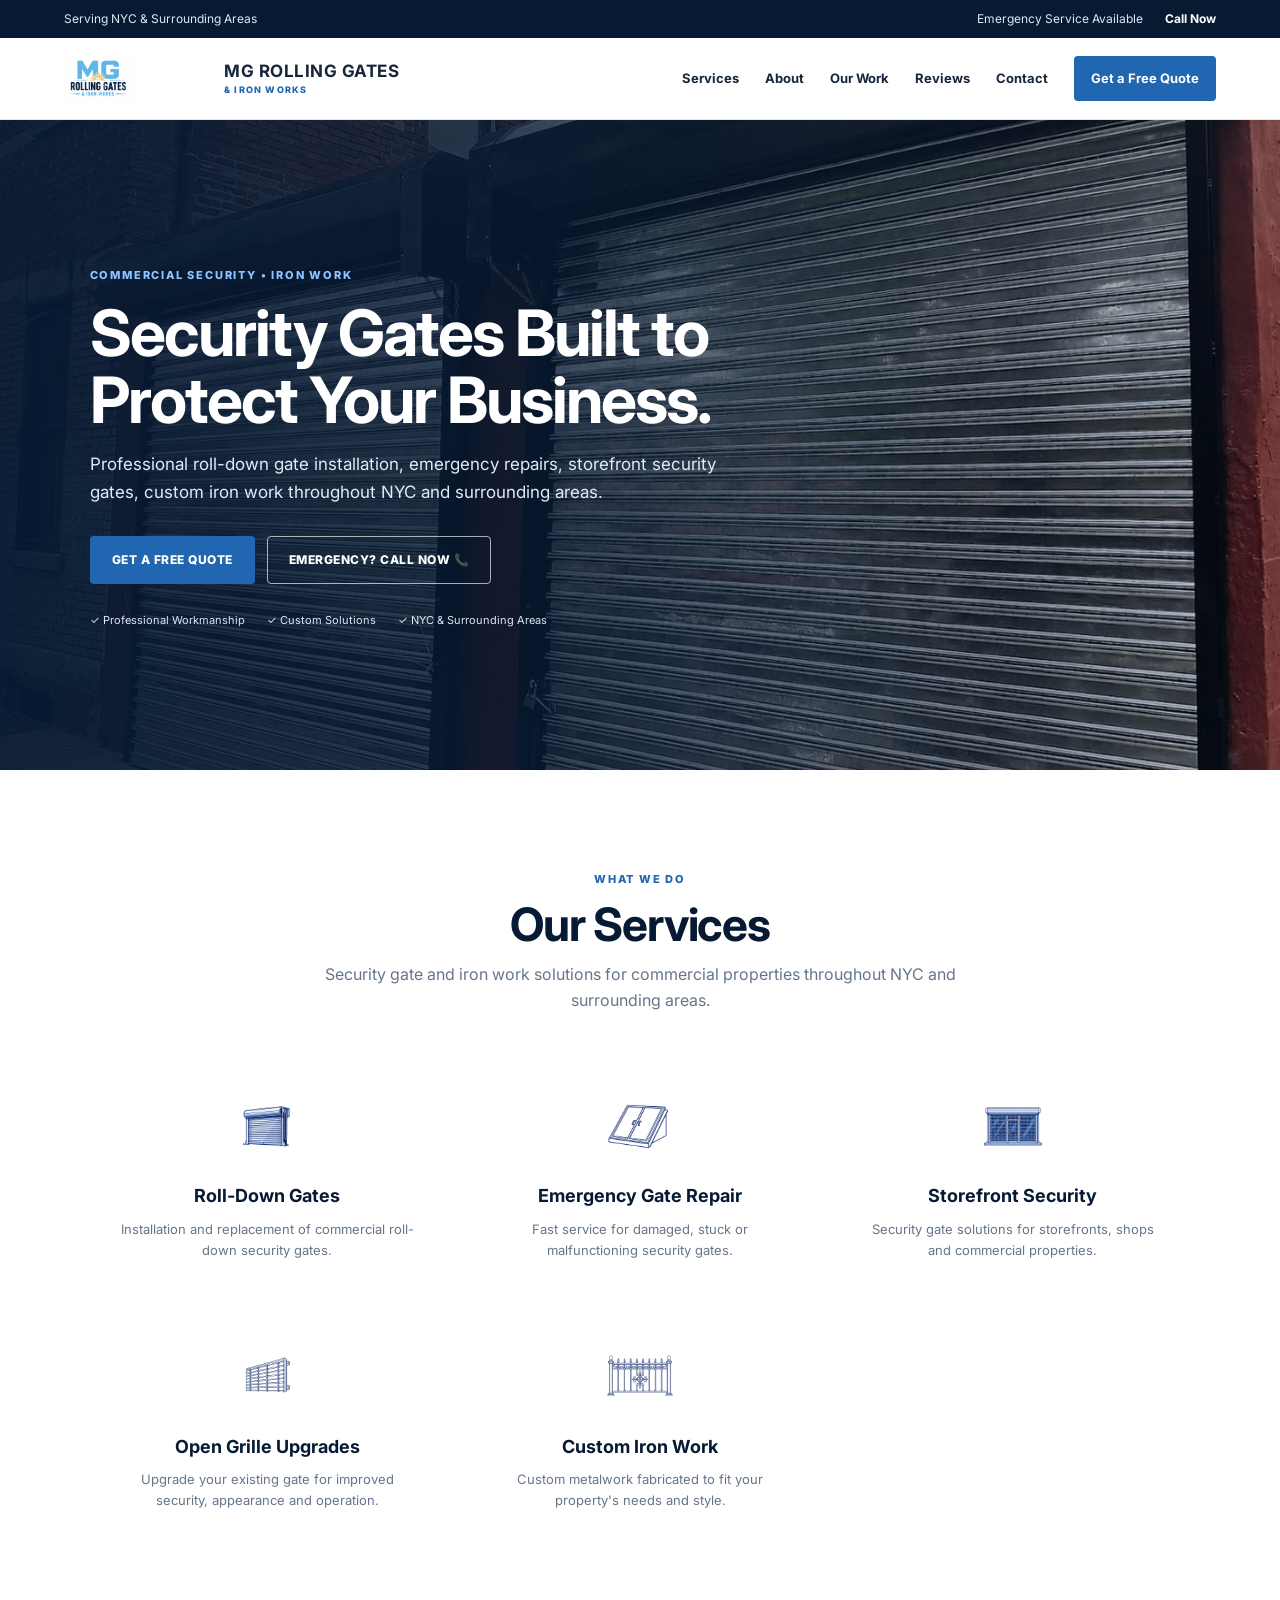
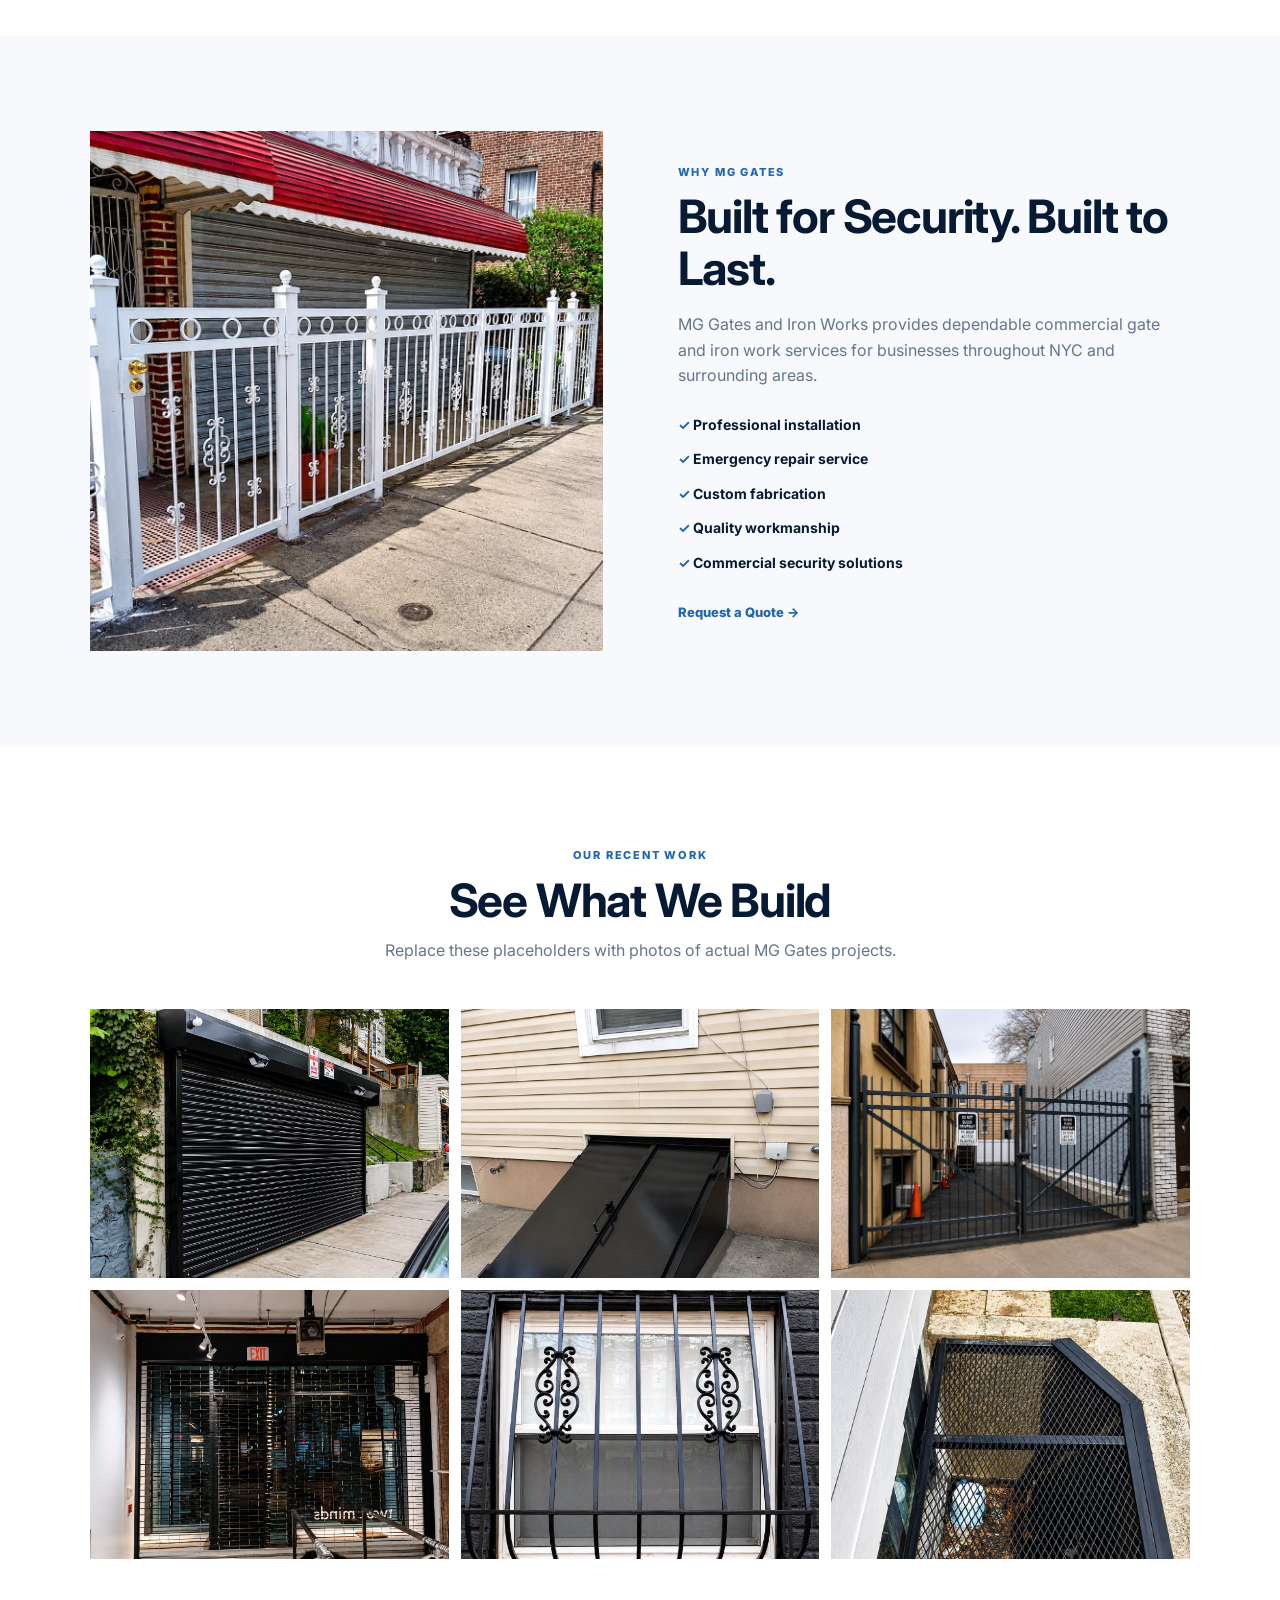
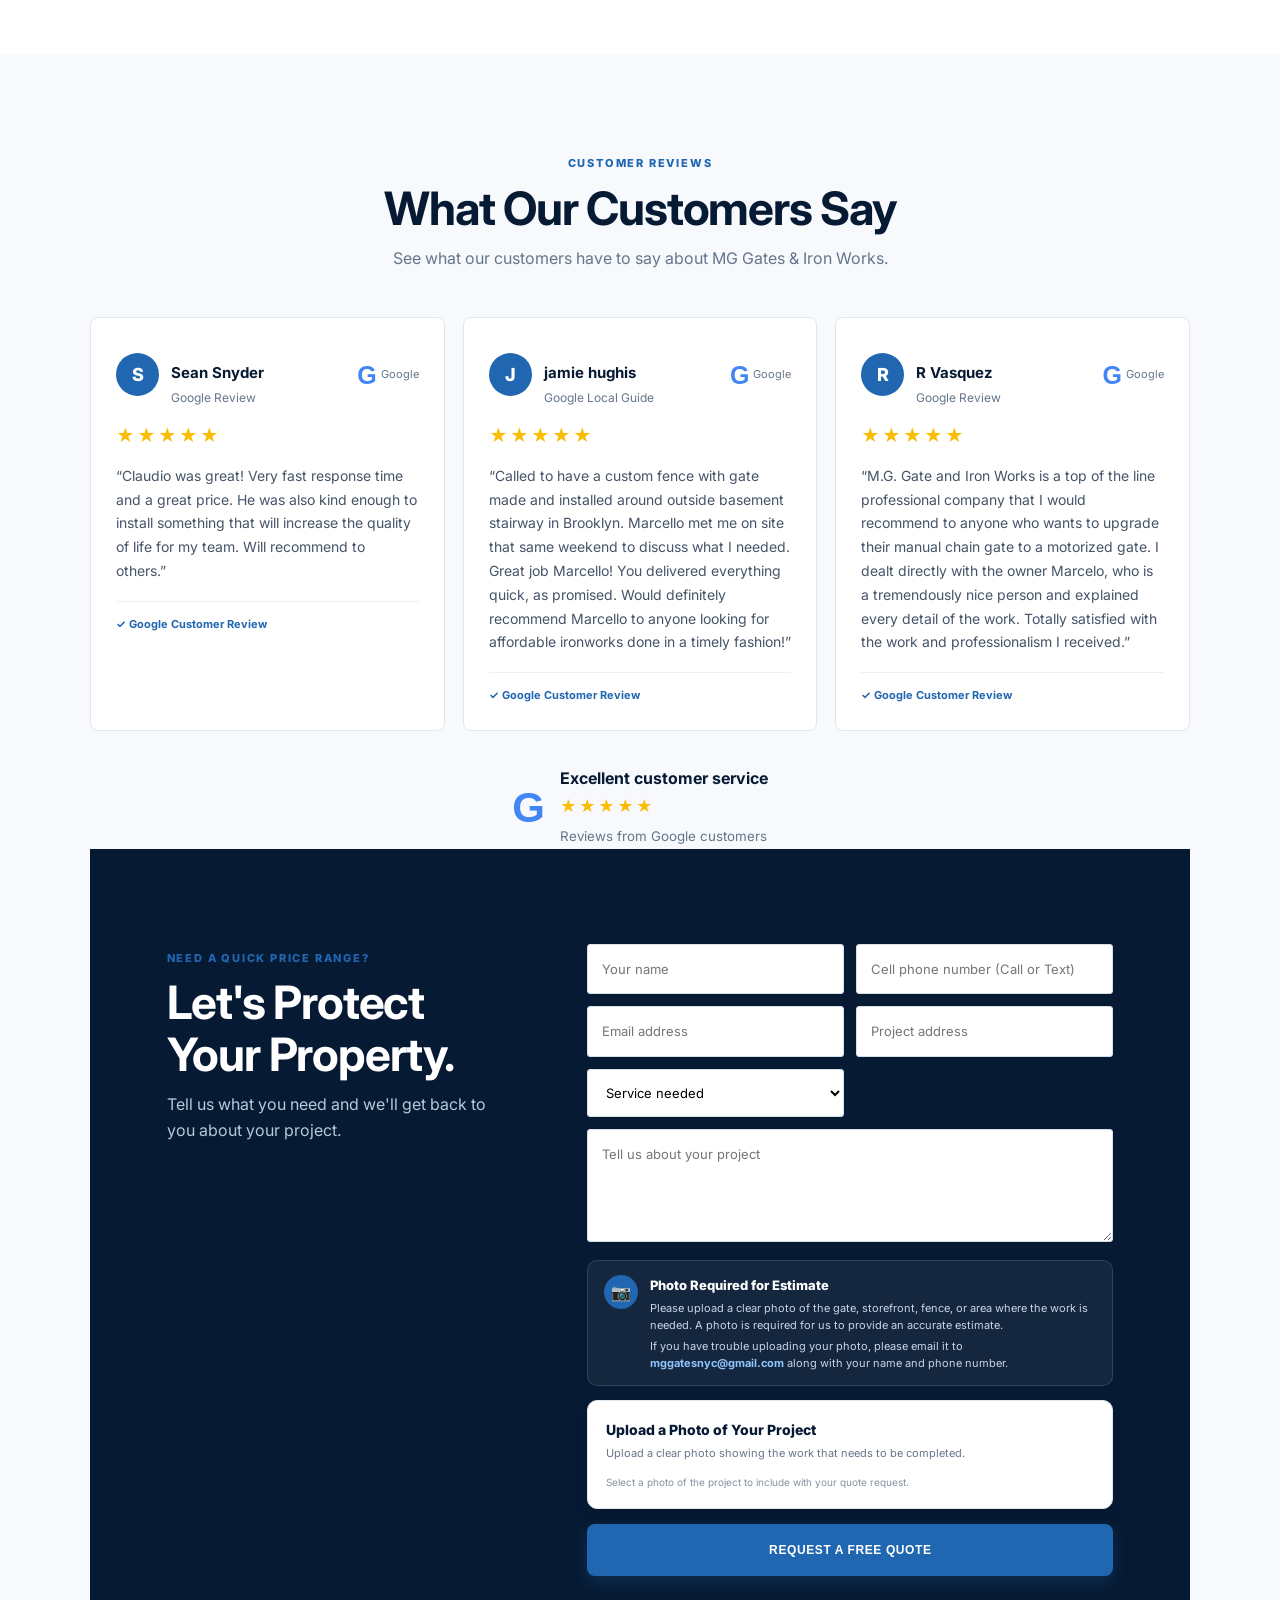
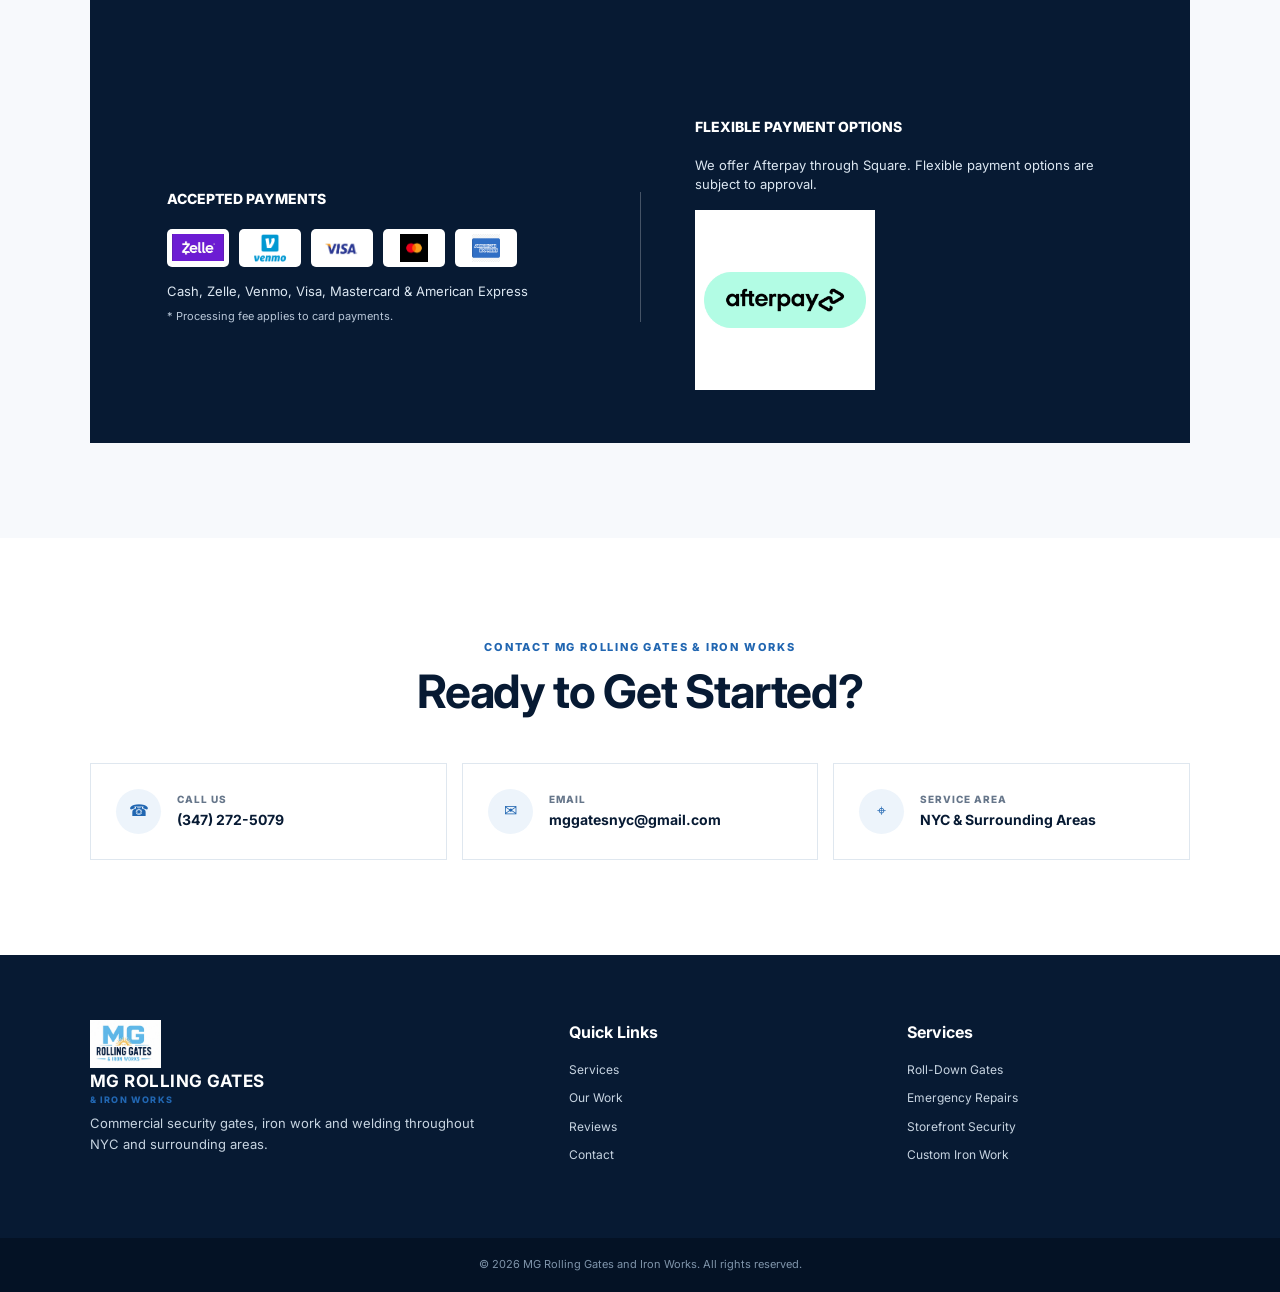
==== commit 54fec28e: "Update index.html" ====
--- a/index.html
+++ b/index.html
@@ -47,7 +47,7 @@
     <section class="hero">
       <div class="hero-overlay"></div>
       <div class="hero-content">
-        <span class="eyebrow">COMMERCIAL SECURITY • IRON WORK • WELDING</span>
+        <span class="eyebrow">COMMERCIAL SECURITY • IRON WORK </span>
         <h1>Security Gates Built to Protect Your Business.</h1>
         <p>
           Professional roll-down gate installation, emergency repairs,
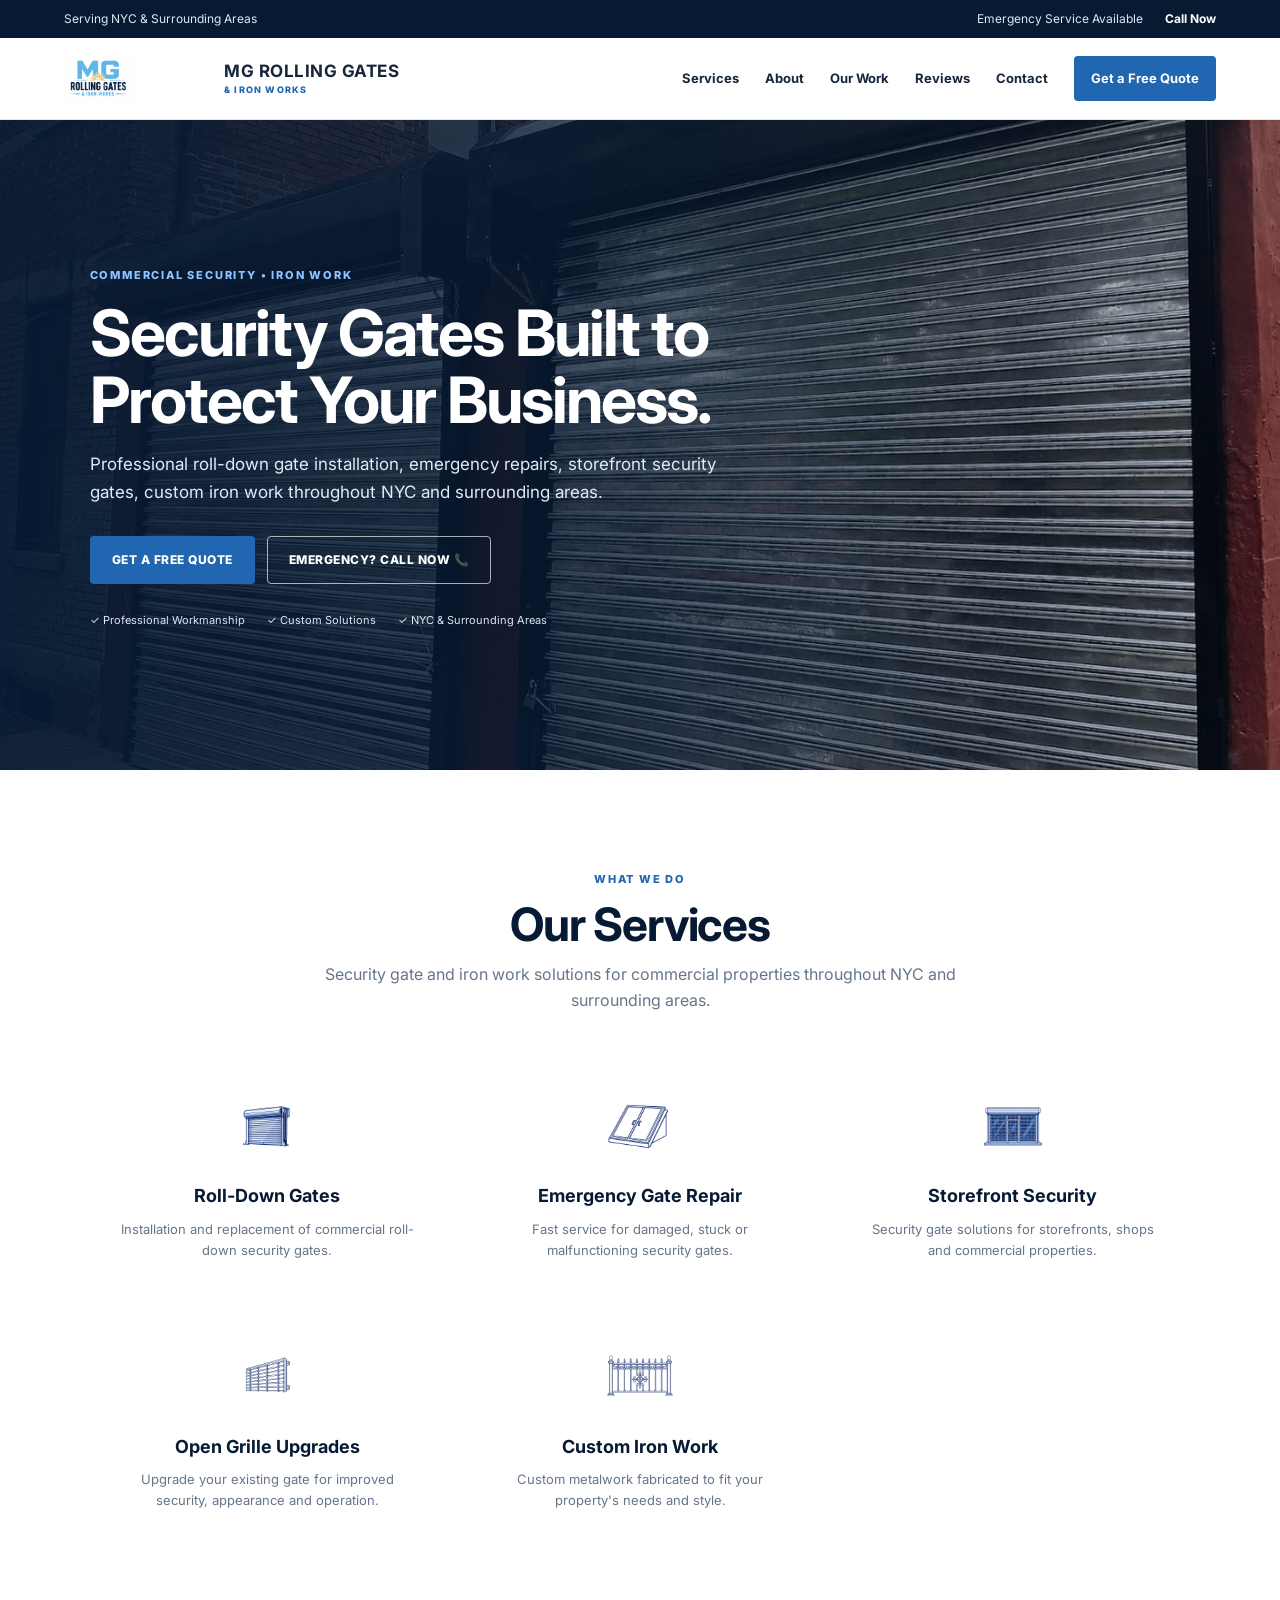
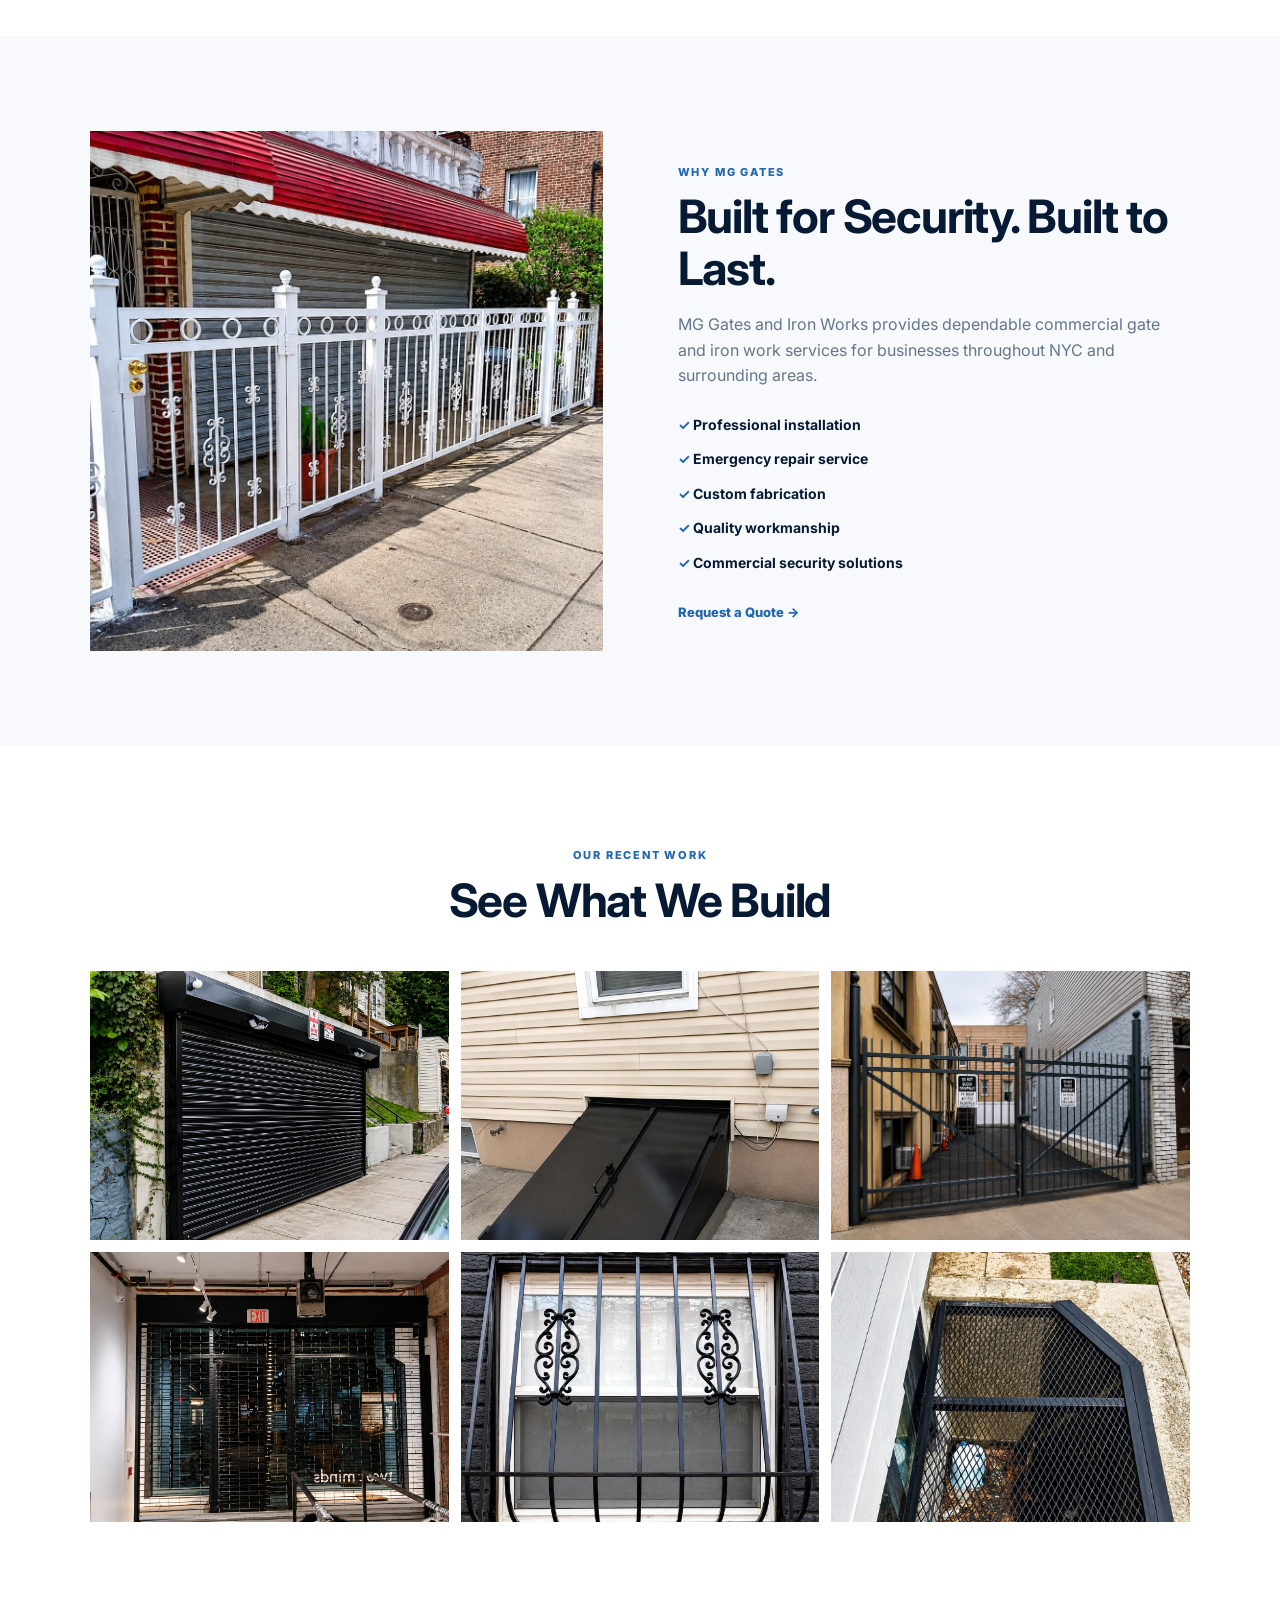
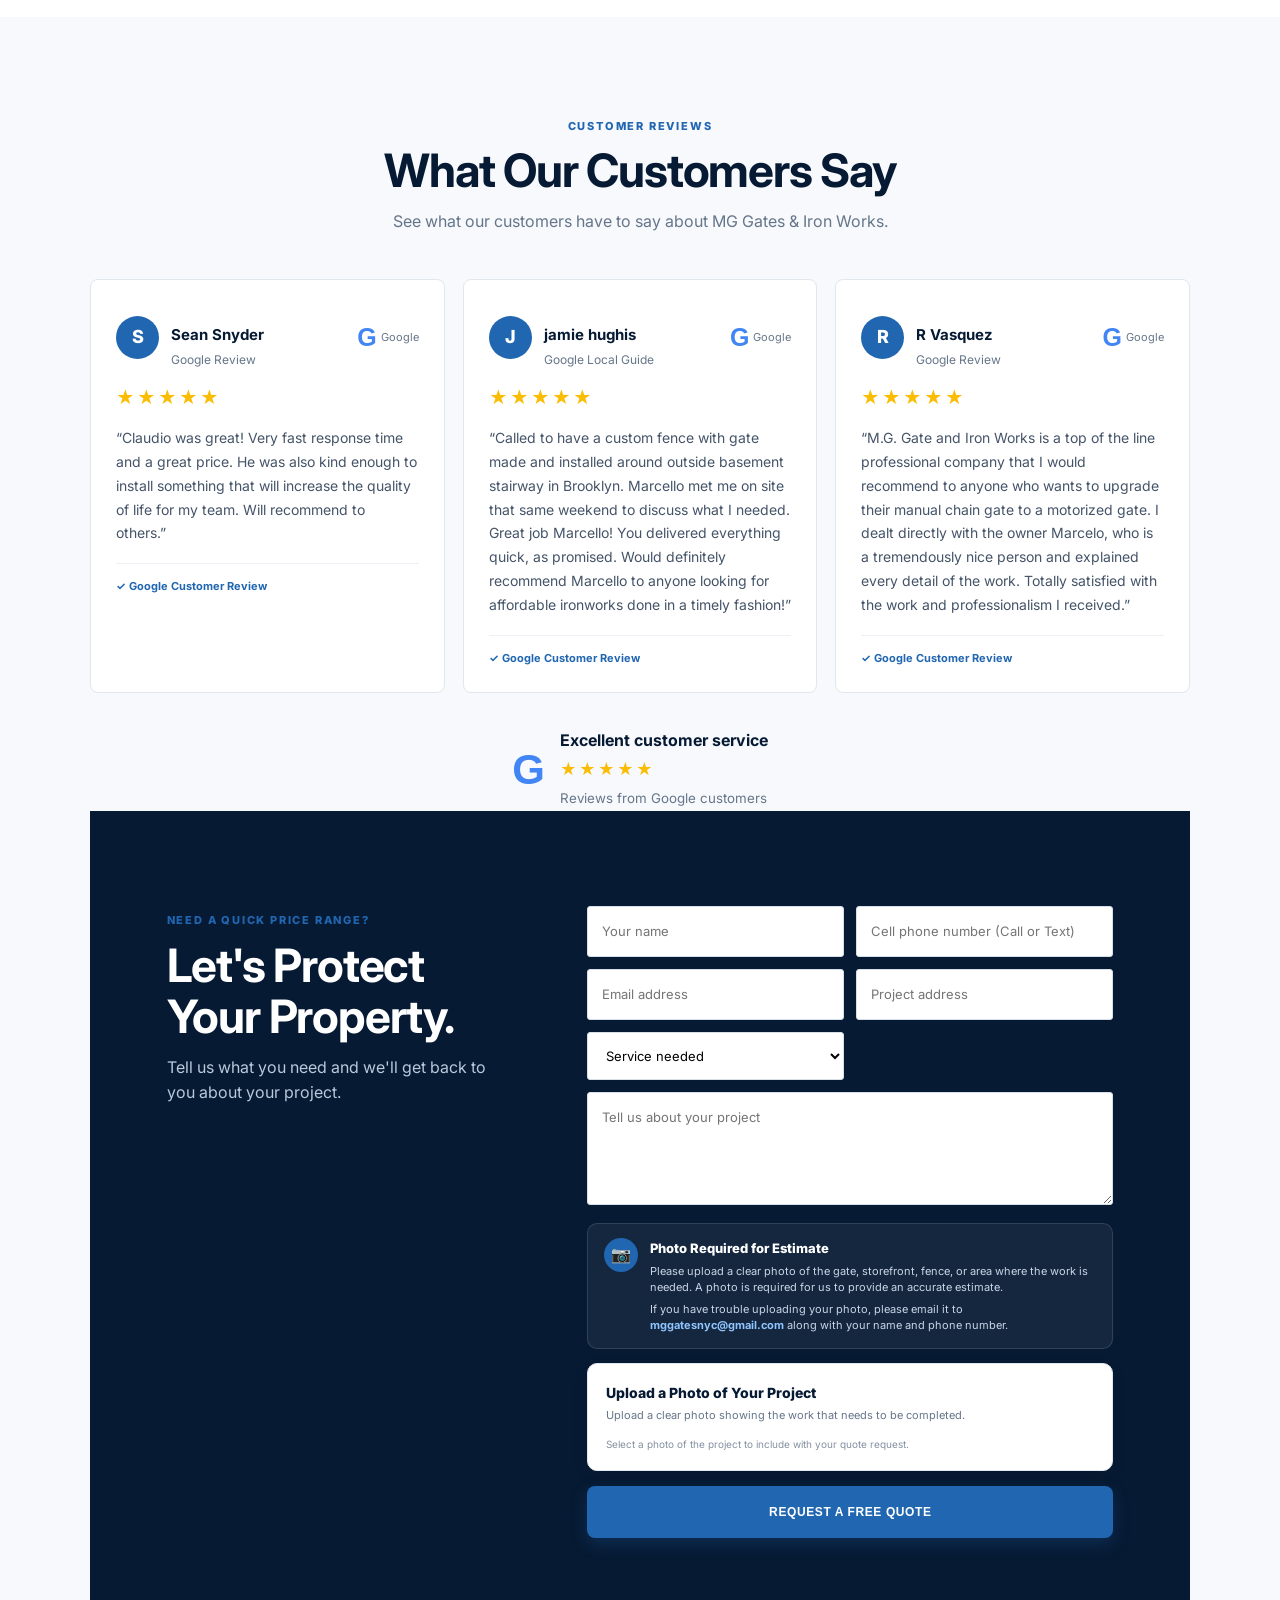
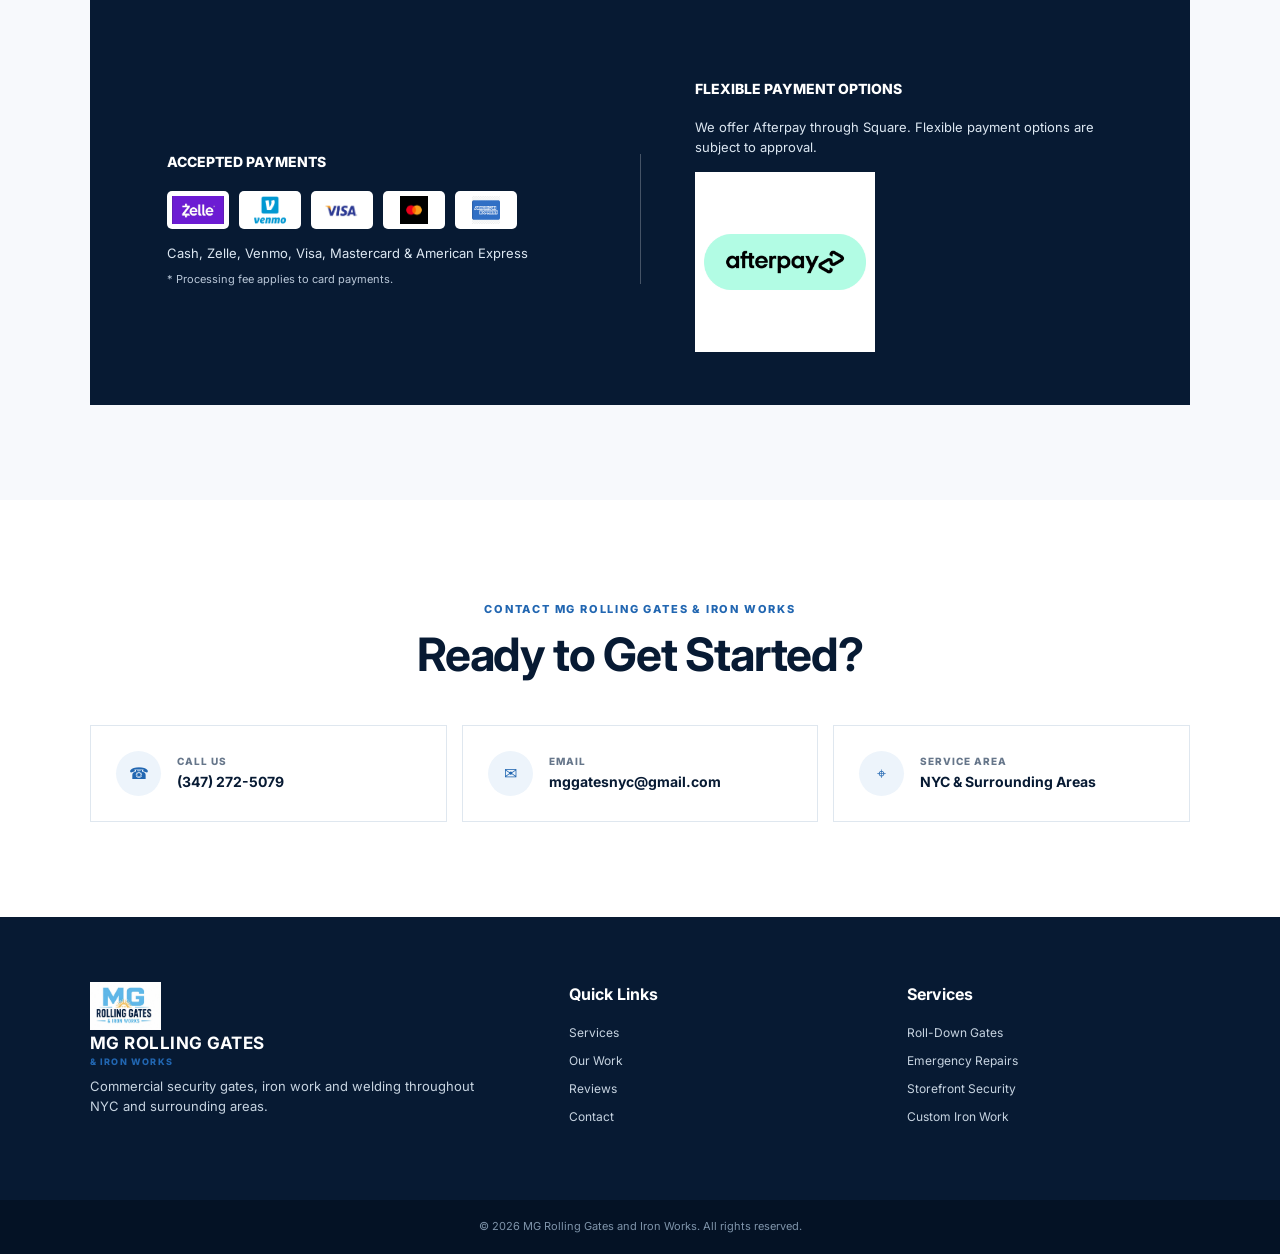
==== commit 207db6e0: "Update index.html" ====
--- a/index.html
+++ b/index.html
@@ -147,7 +147,7 @@
       <div class="section-heading">
         <span class="eyebrow">OUR RECENT WORK</span>
         <h2>See What We Build</h2>
-        <p>Replace these placeholders with photos of actual MG Gates projects.</p>
+       
       </div>
 
       <div class="gallery">
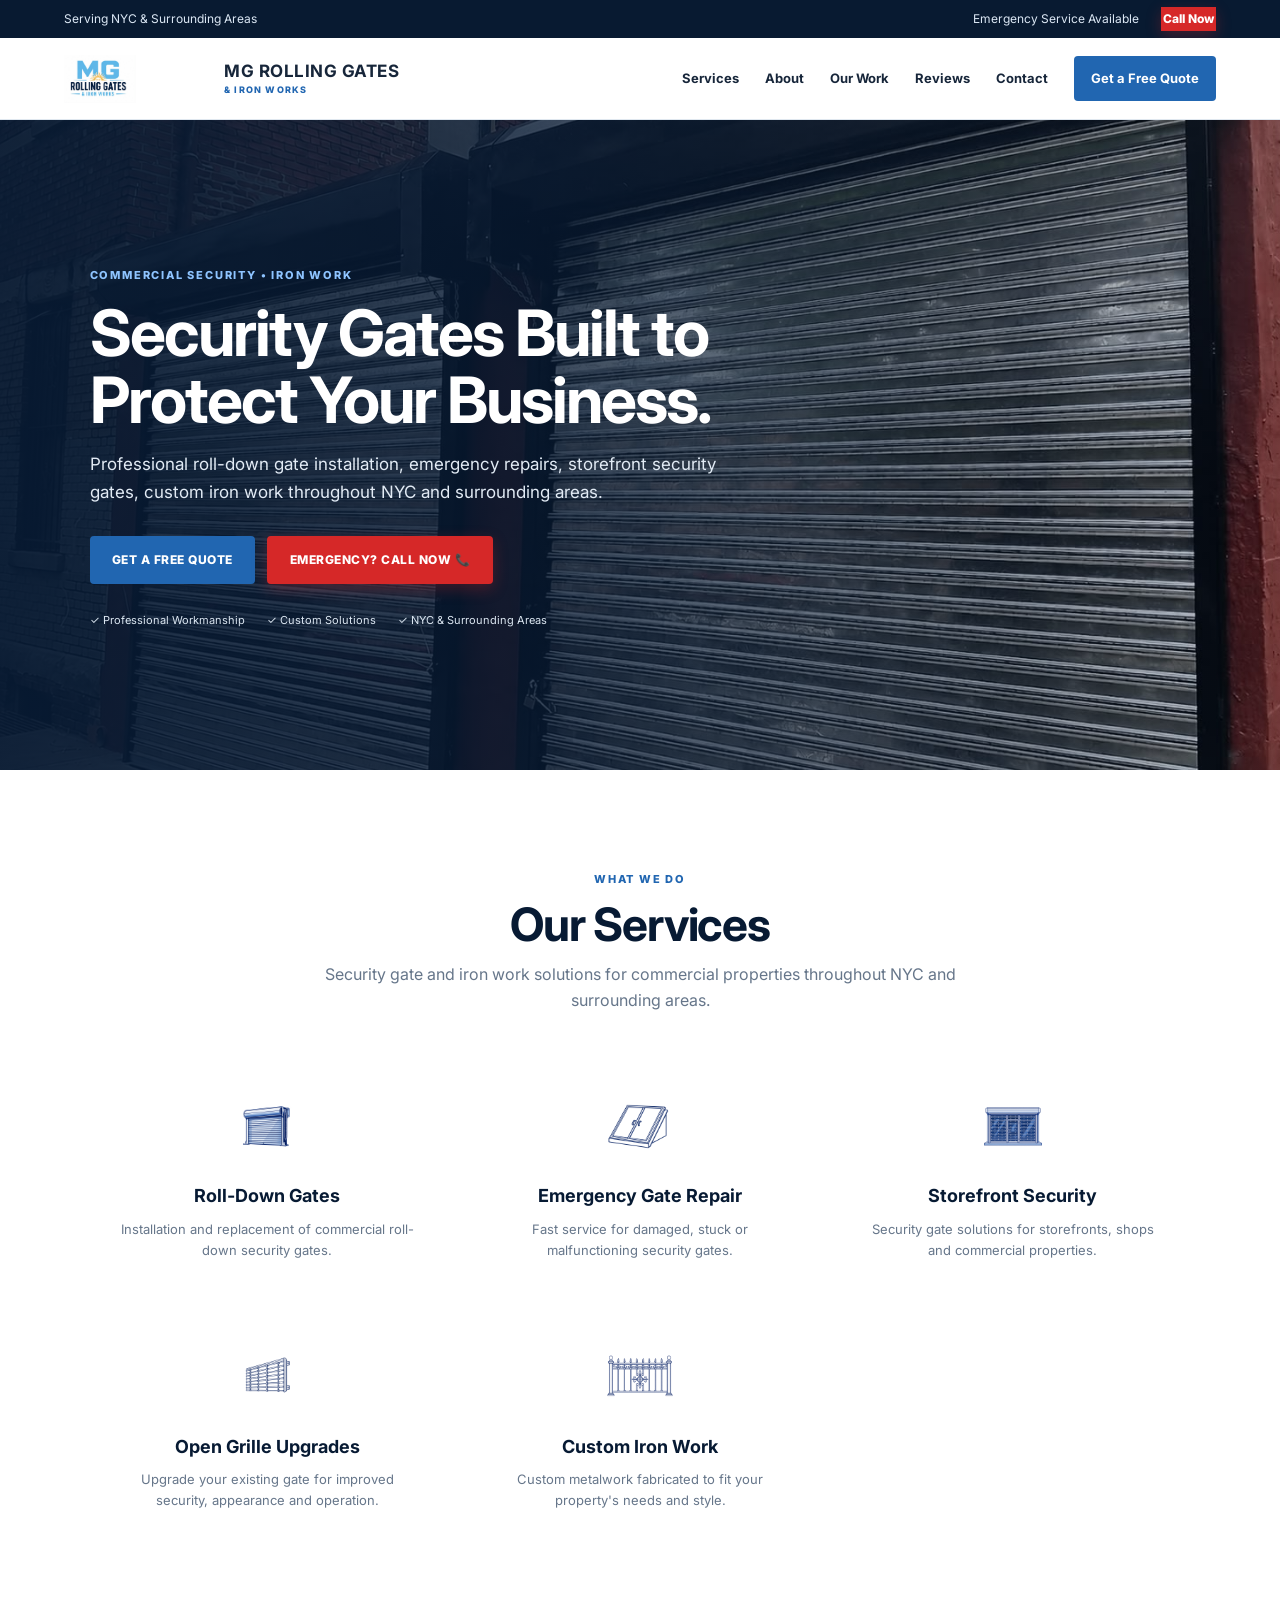
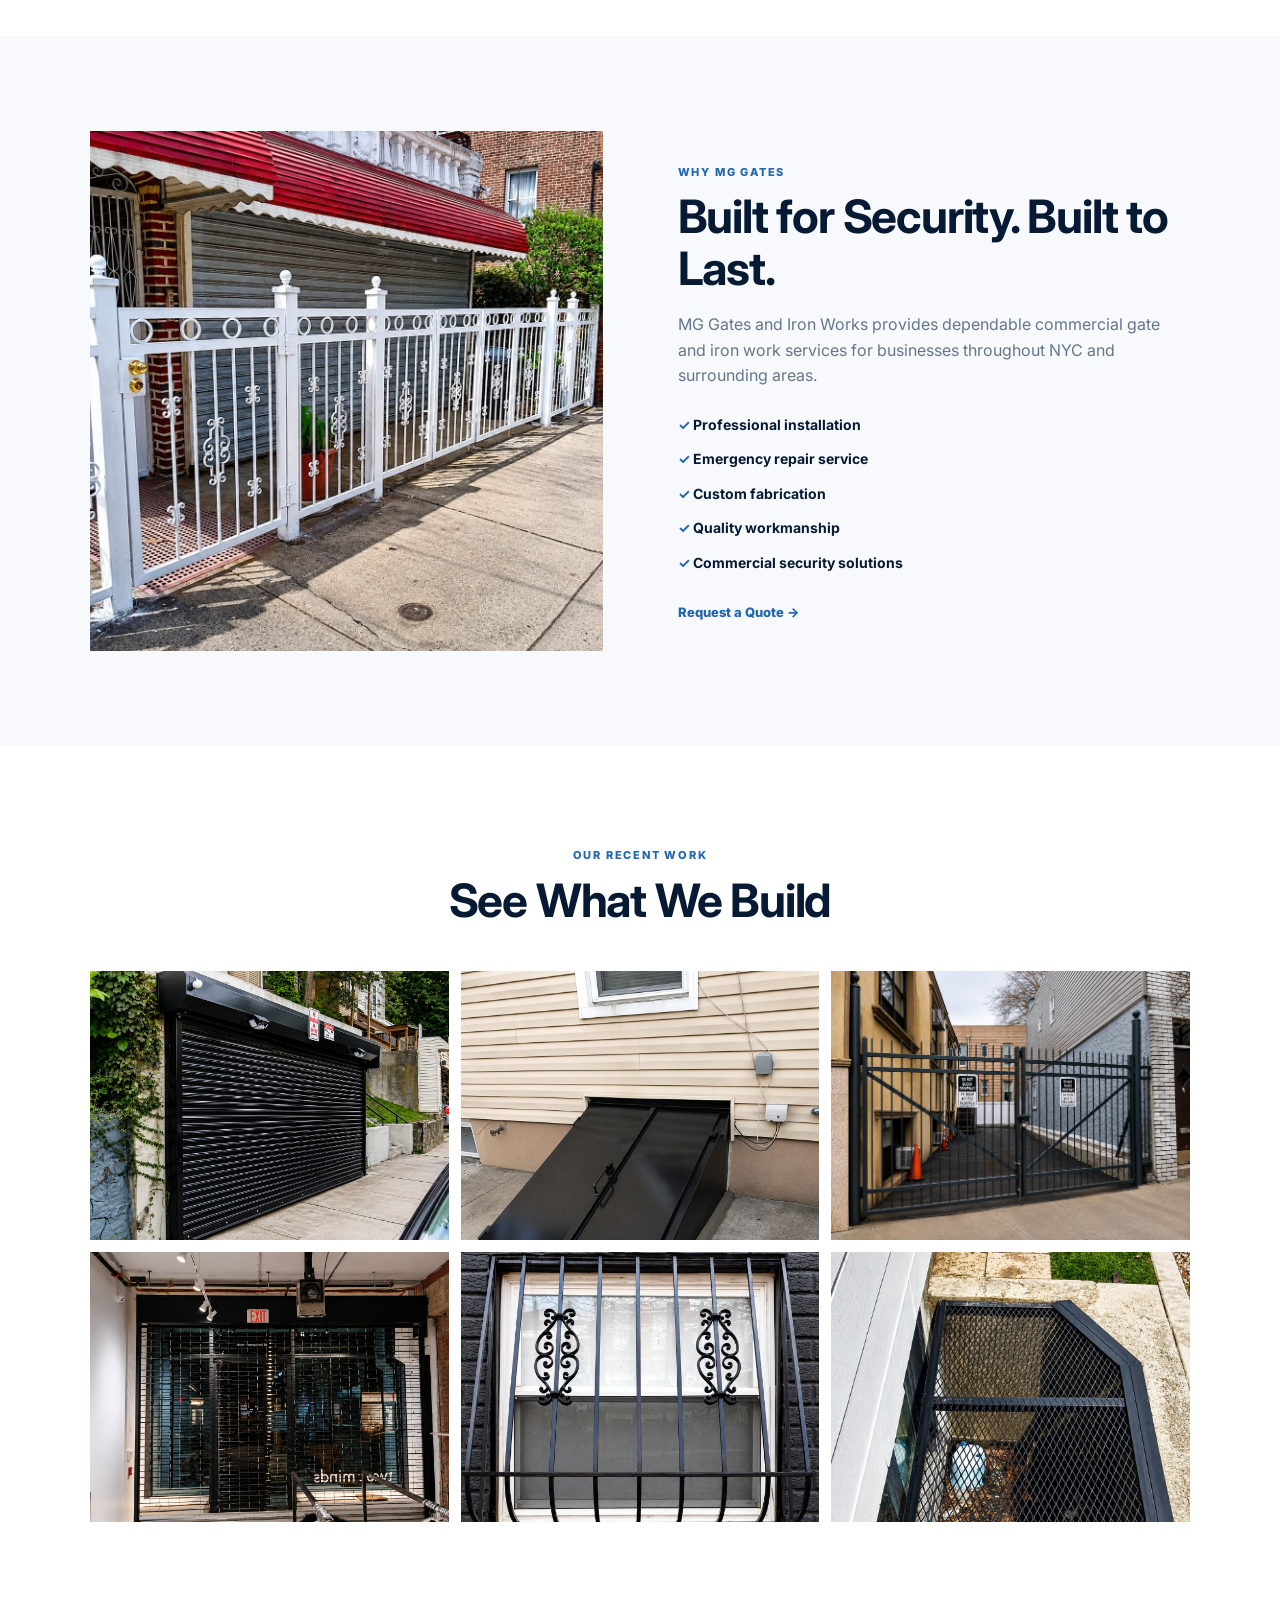
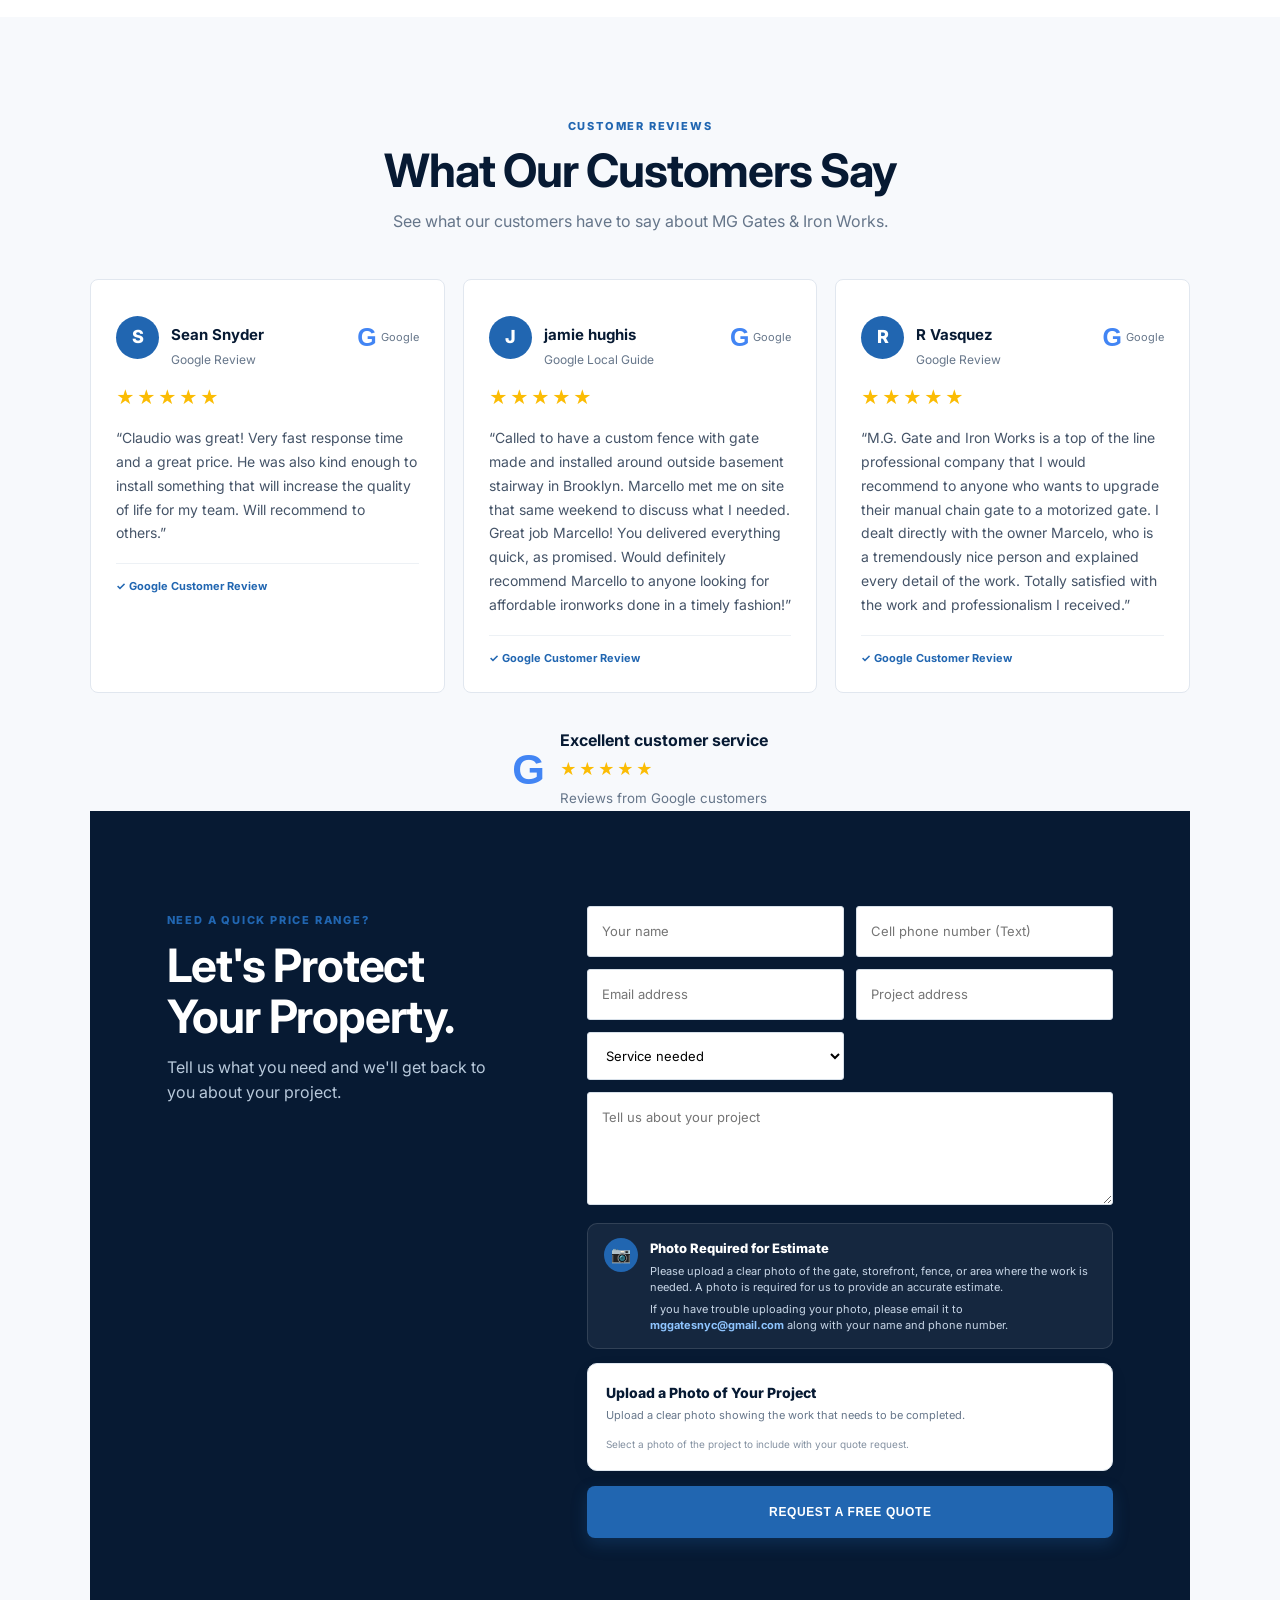
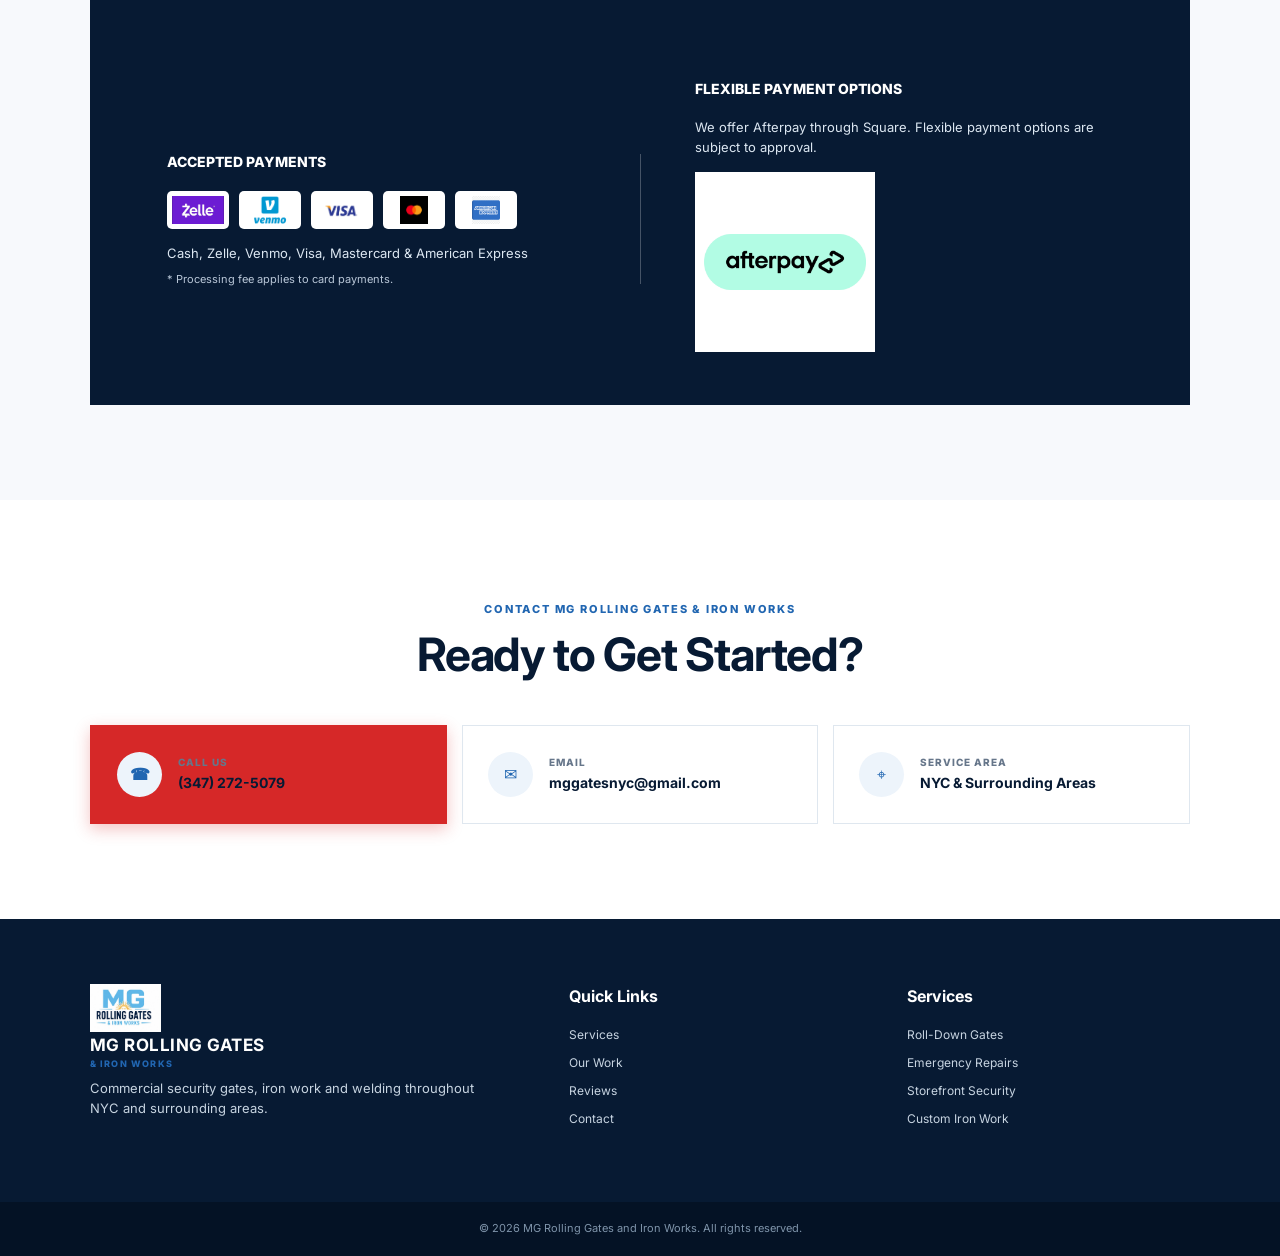
==== commit 6ca95ff2: "Update index.html" ====
--- a/index.html
+++ b/index.html
@@ -326,7 +326,7 @@
 <input
   type="tel"
   name="phone"
-  placeholder="Cell phone number (Call or Text)"
+  placeholder="Cell phone number (Text)"
   required
 >
 
--- a/styles.css
+++ b/styles.css
@@ -1085,3 +1085,23 @@
   }
 
 }
+/* ===============================
+   EMERGENCY CALL NOW BUTTON
+   =============================== */
+
+a[href^="tel:"] {
+  background: #D62828;
+  color: #FFFFFF;
+  border: 2px solid #D62828;
+  font-weight: 800;
+  box-shadow: 0 5px 15px rgba(214, 40, 40, 0.28);
+  transition: all 0.2s ease;
+}
+
+a[href^="tel:"]:hover {
+  background: #B91C1C;
+  color: #FFFFFF;
+  border-color: #B91C1C;
+  transform: translateY(-2px);
+  box-shadow: 0 7px 18px rgba(214, 40, 40, 0.38);
+}
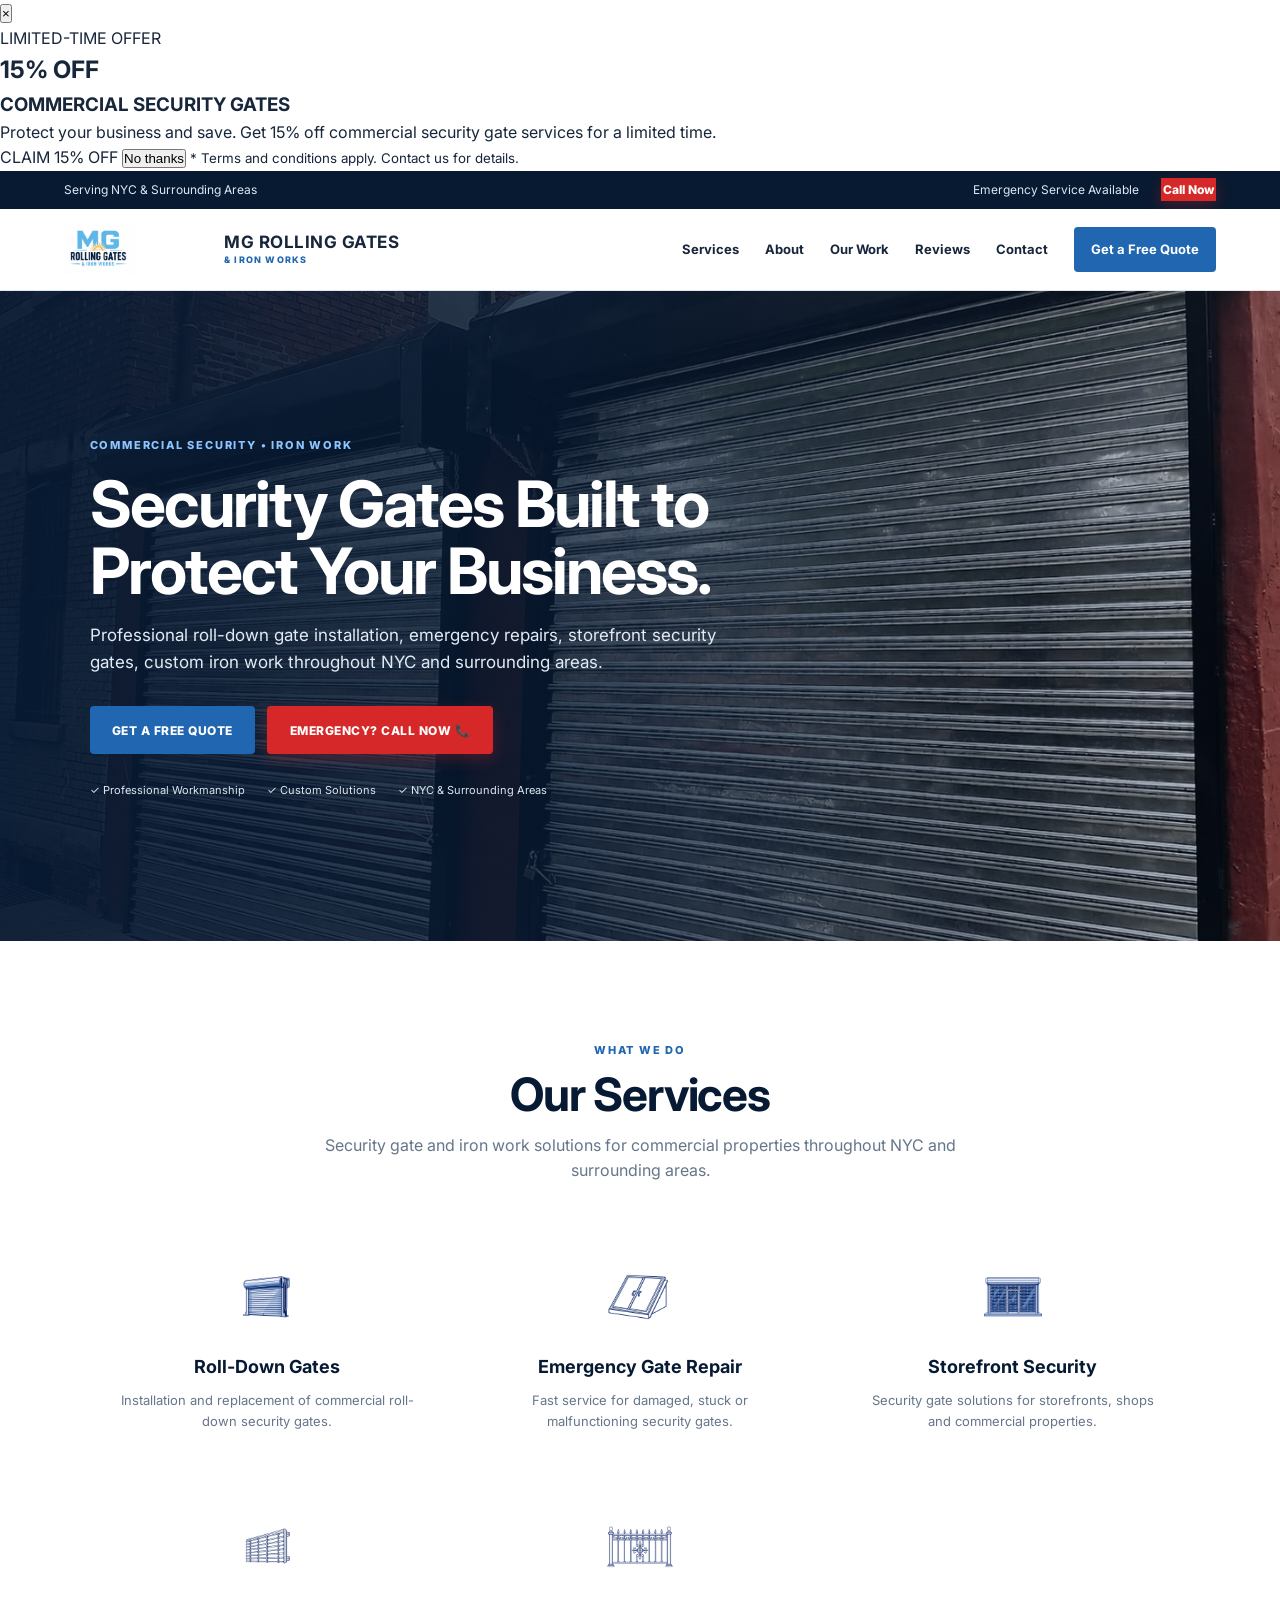
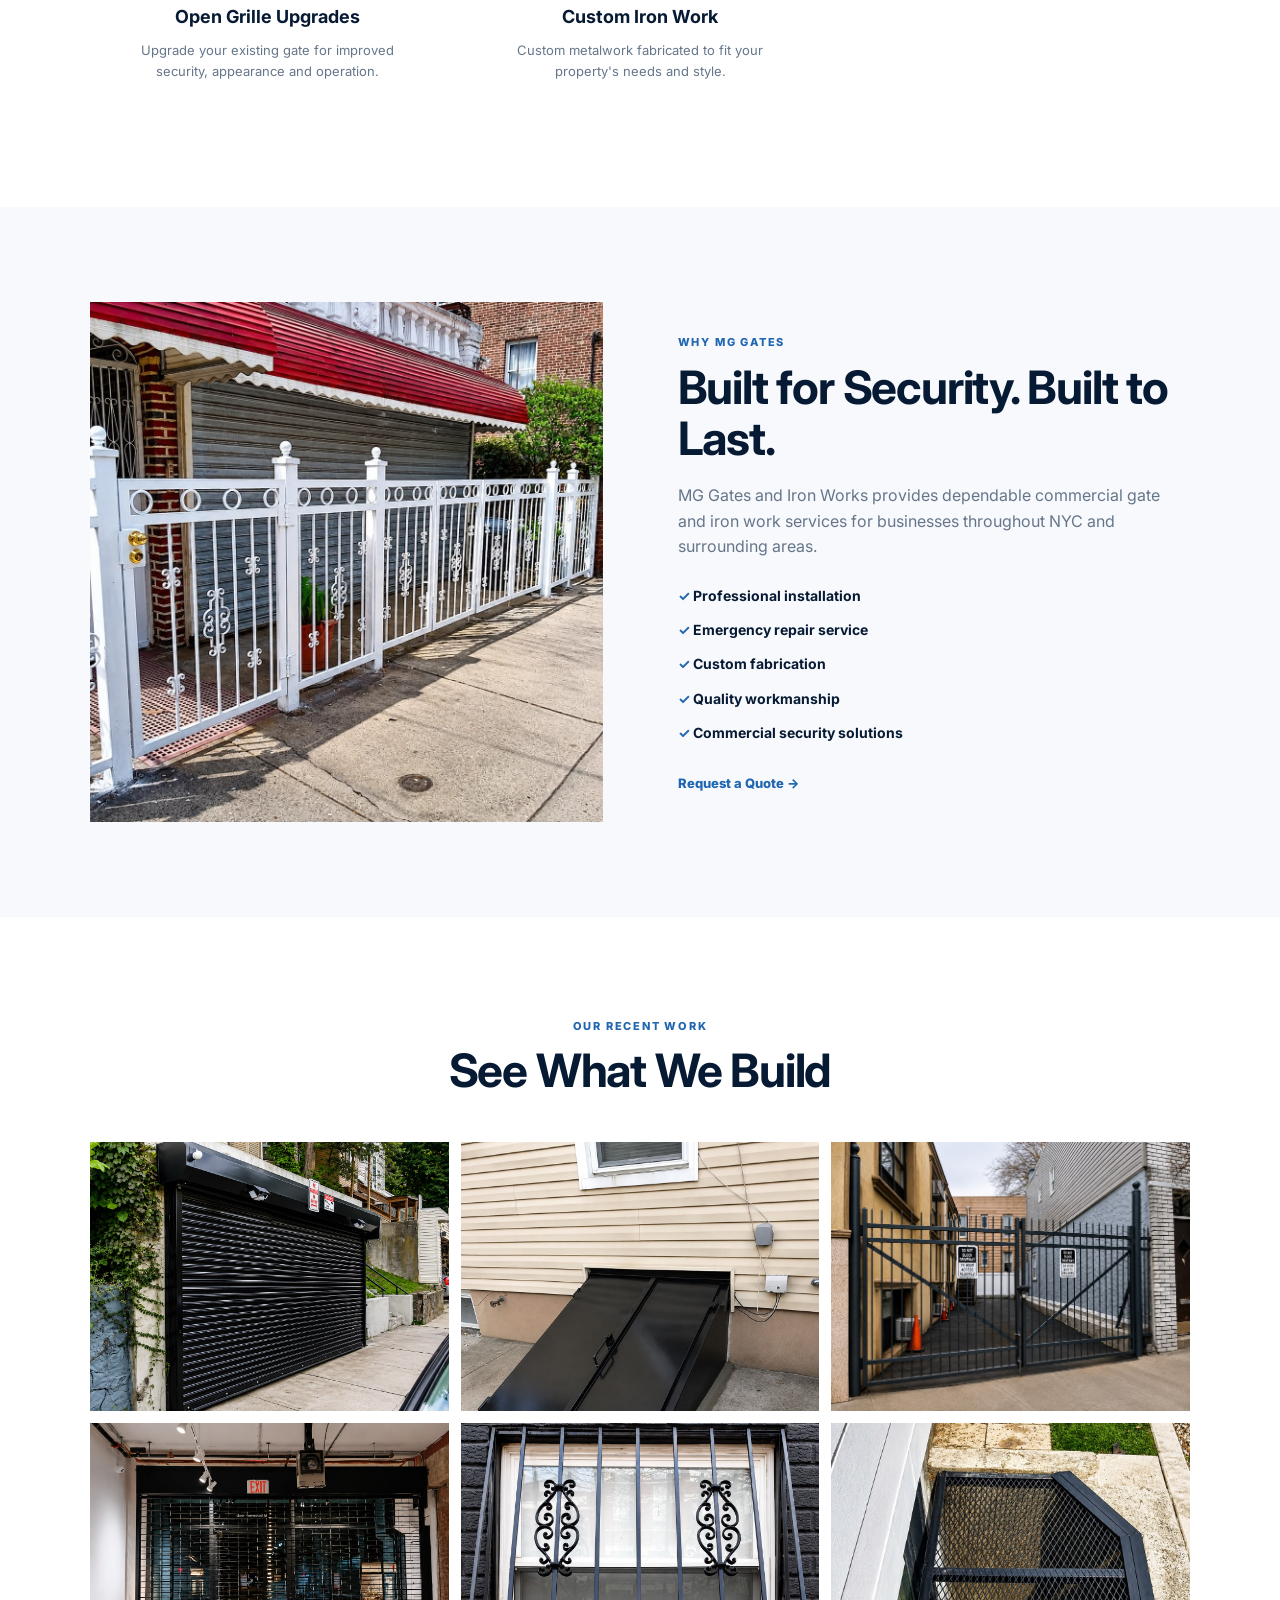
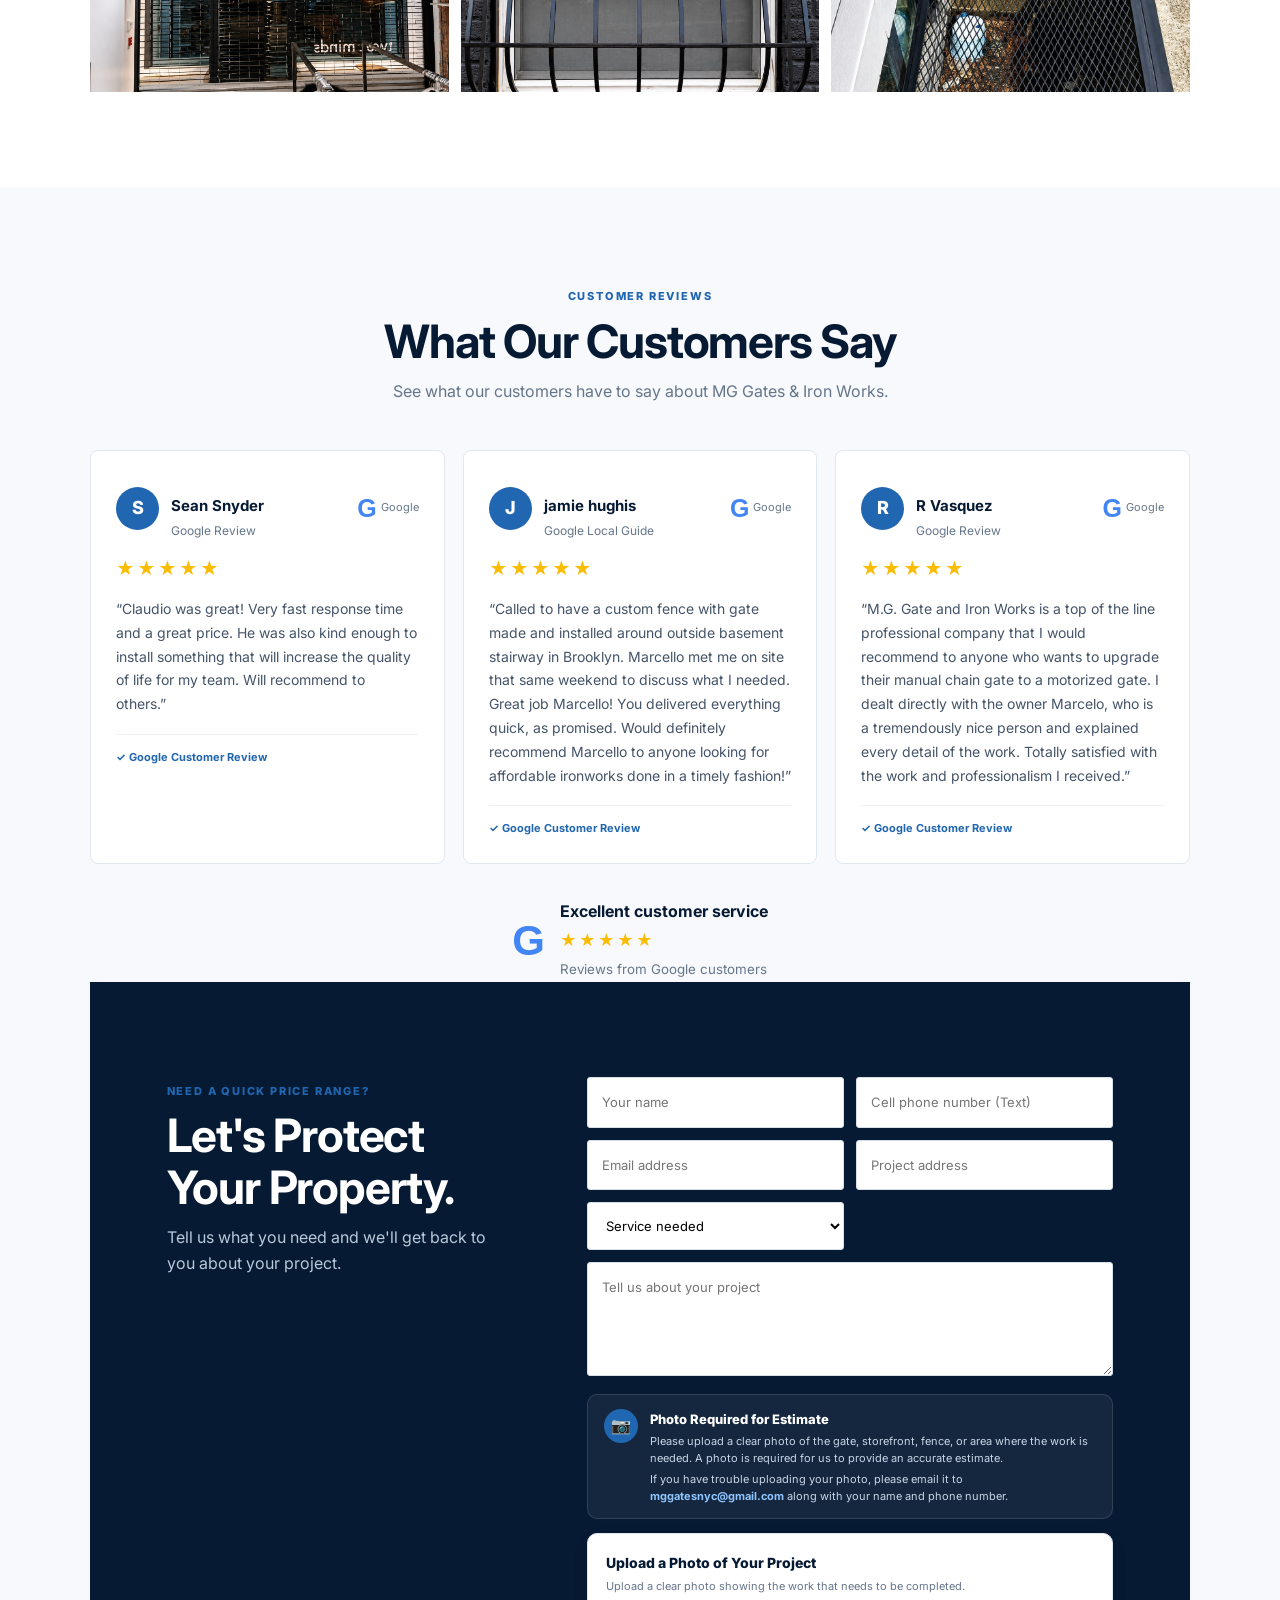
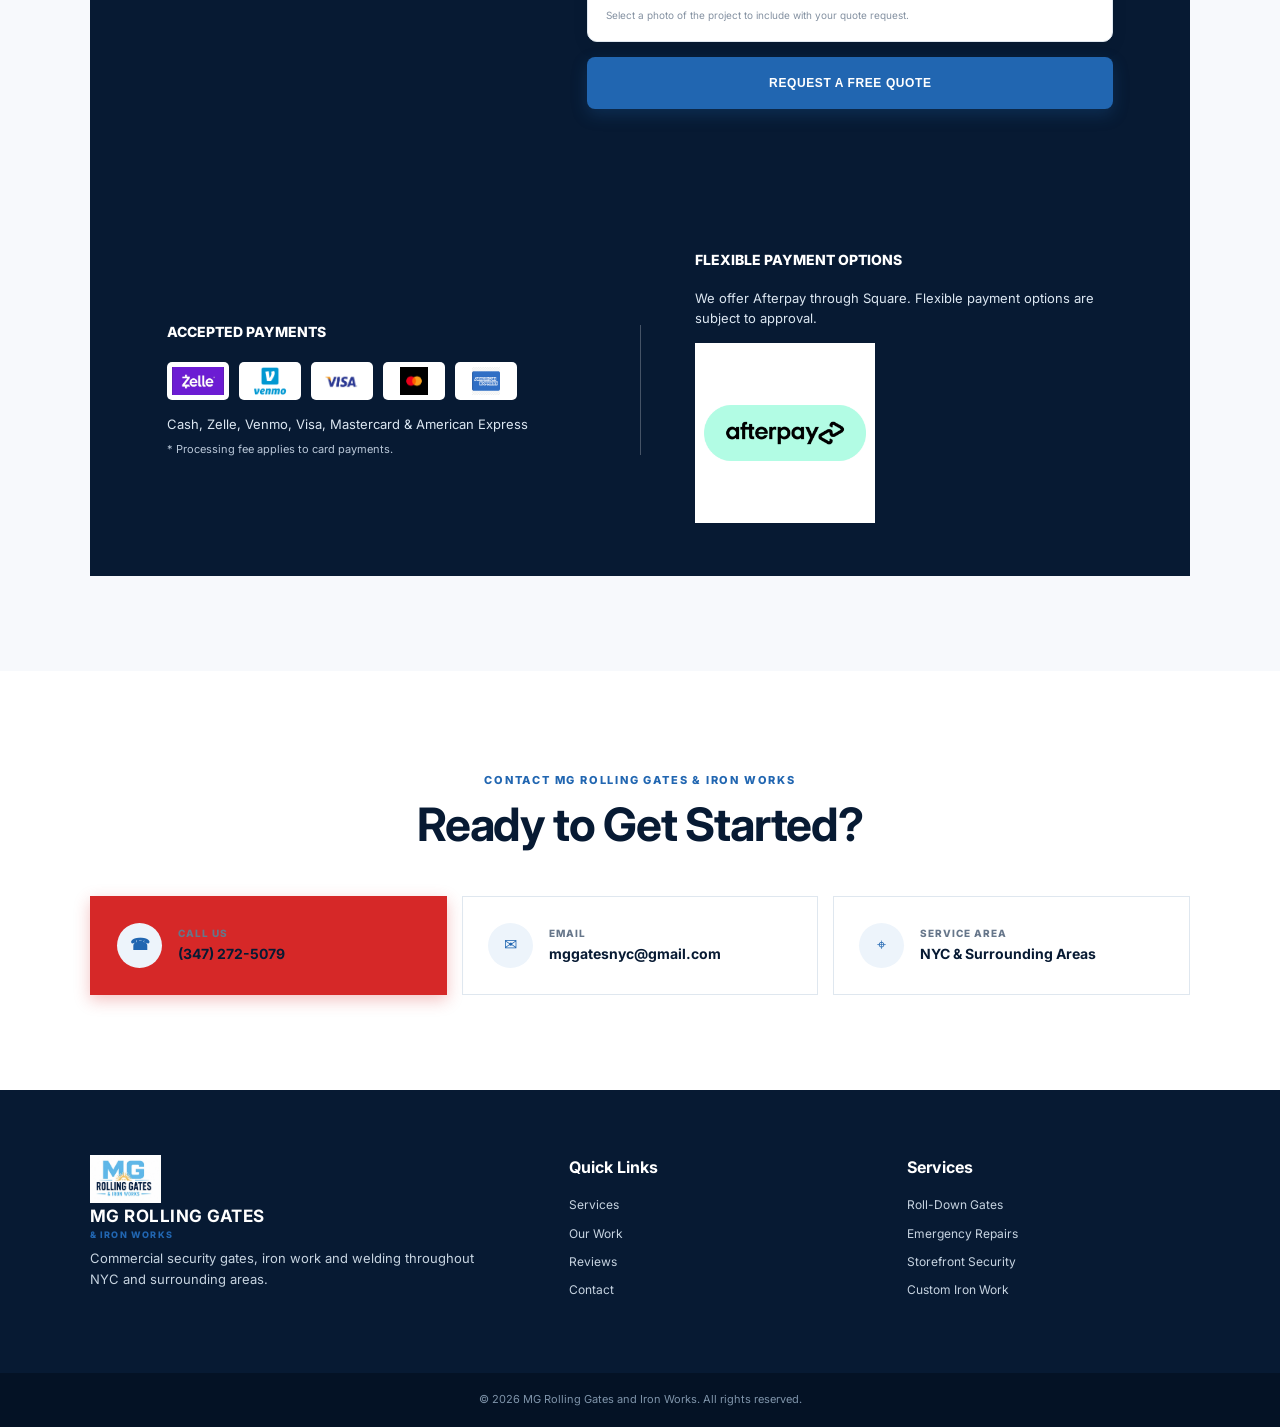
==== commit 37c0e285: "Update index.html" ====
--- a/index.html
+++ b/index.html
@@ -13,6 +13,59 @@
 </head>
 
 <body>
+  <!-- PROMO POPUP -->
+<div class="promo-overlay" id="promoOverlay">
+
+  <div class="promo-popup">
+
+    <button
+      class="promo-close"
+      id="promoClose"
+      aria-label="Close promotion"
+    >
+      ×
+    </button>
+
+    <div class="promo-badge">
+      LIMITED-TIME OFFER
+    </div>
+
+    <h2>
+      15% OFF
+    </h2>
+
+    <h3>
+      COMMERCIAL SECURITY GATES
+    </h3>
+
+    <p>
+      Protect your business and save.
+      Get 15% off commercial security gate services
+      for a limited time.
+    </p>
+
+    <a
+      href="#quote"
+      class="promo-button"
+      id="promoClaim"
+    >
+      CLAIM 15% OFF
+    </a>
+
+    <button
+      class="promo-no-thanks"
+      id="promoNoThanks"
+    >
+      No thanks
+    </button>
+
+    <small>
+      * Terms and conditions apply. Contact us for details.
+    </small>
+
+  </div>
+
+</div>
   <div class="topbar">
     <div>Serving NYC & Surrounding Areas</div>
     <div class="topbar-right">
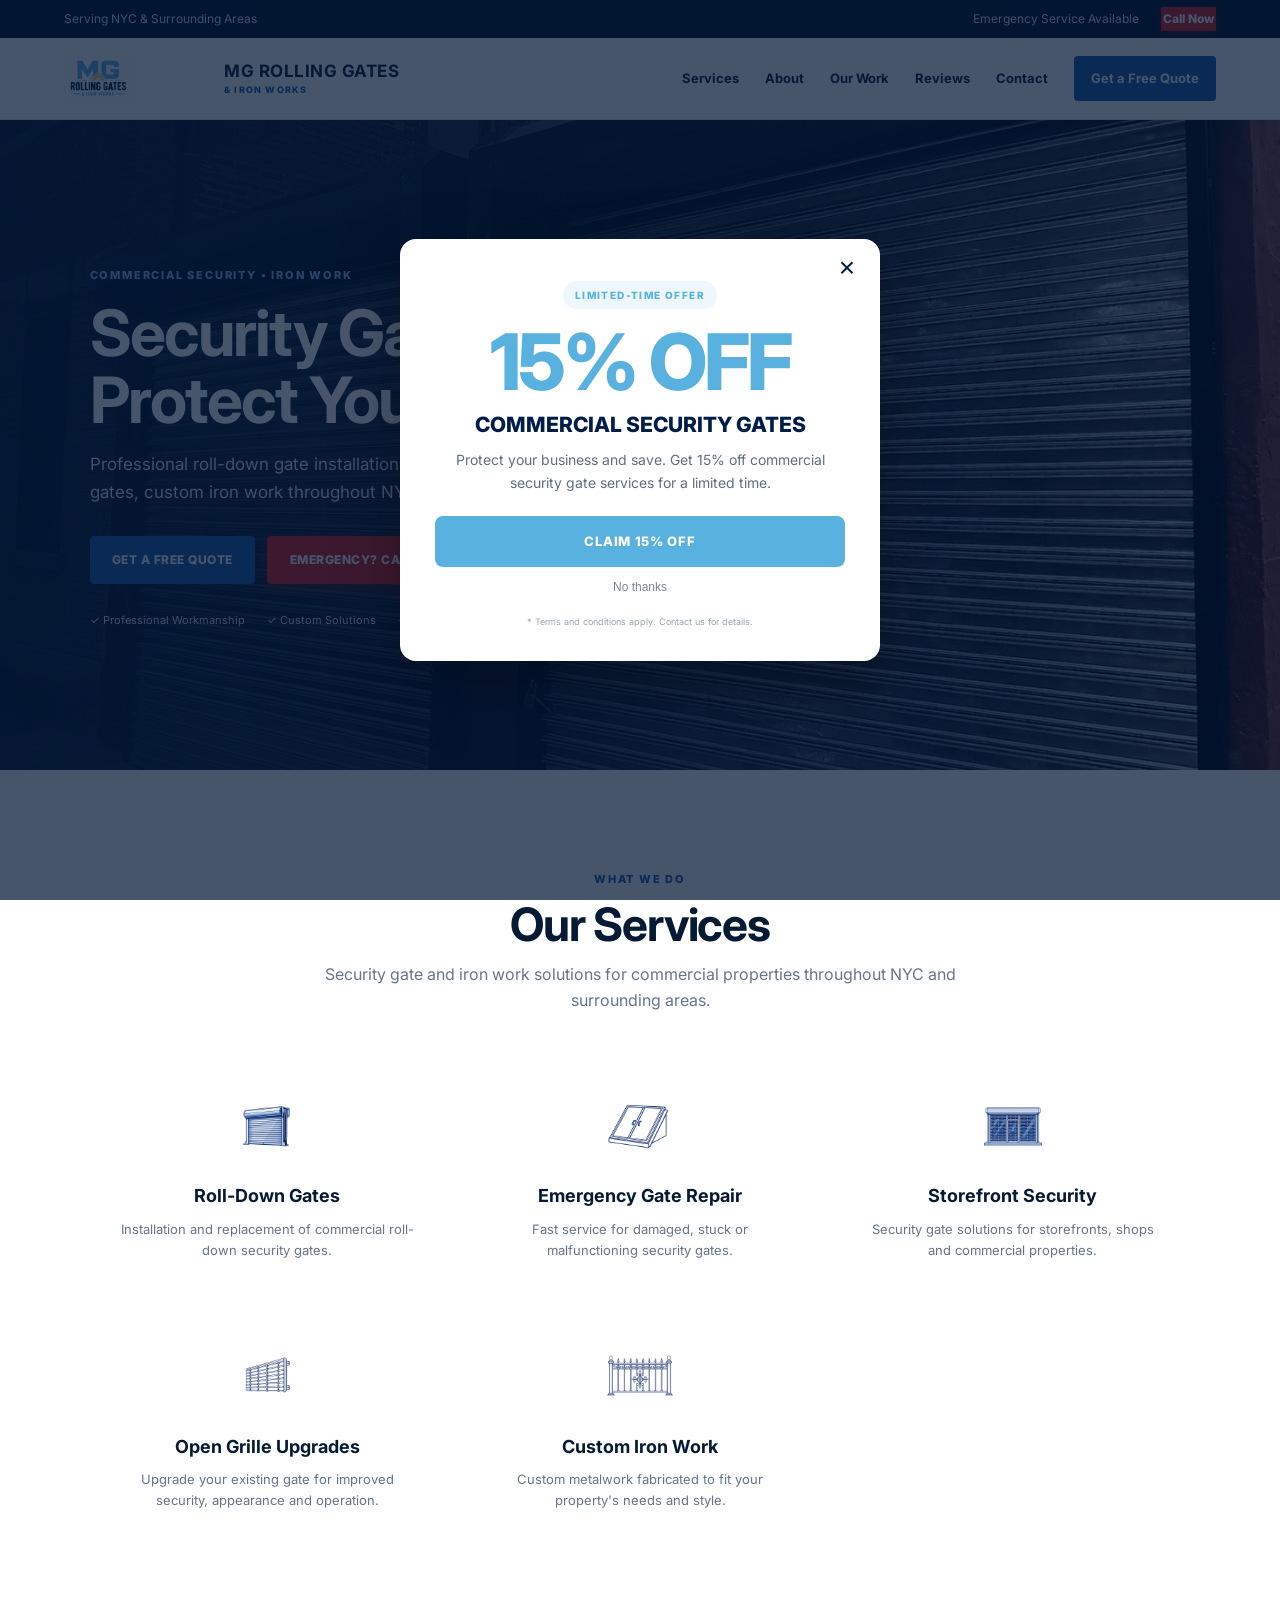
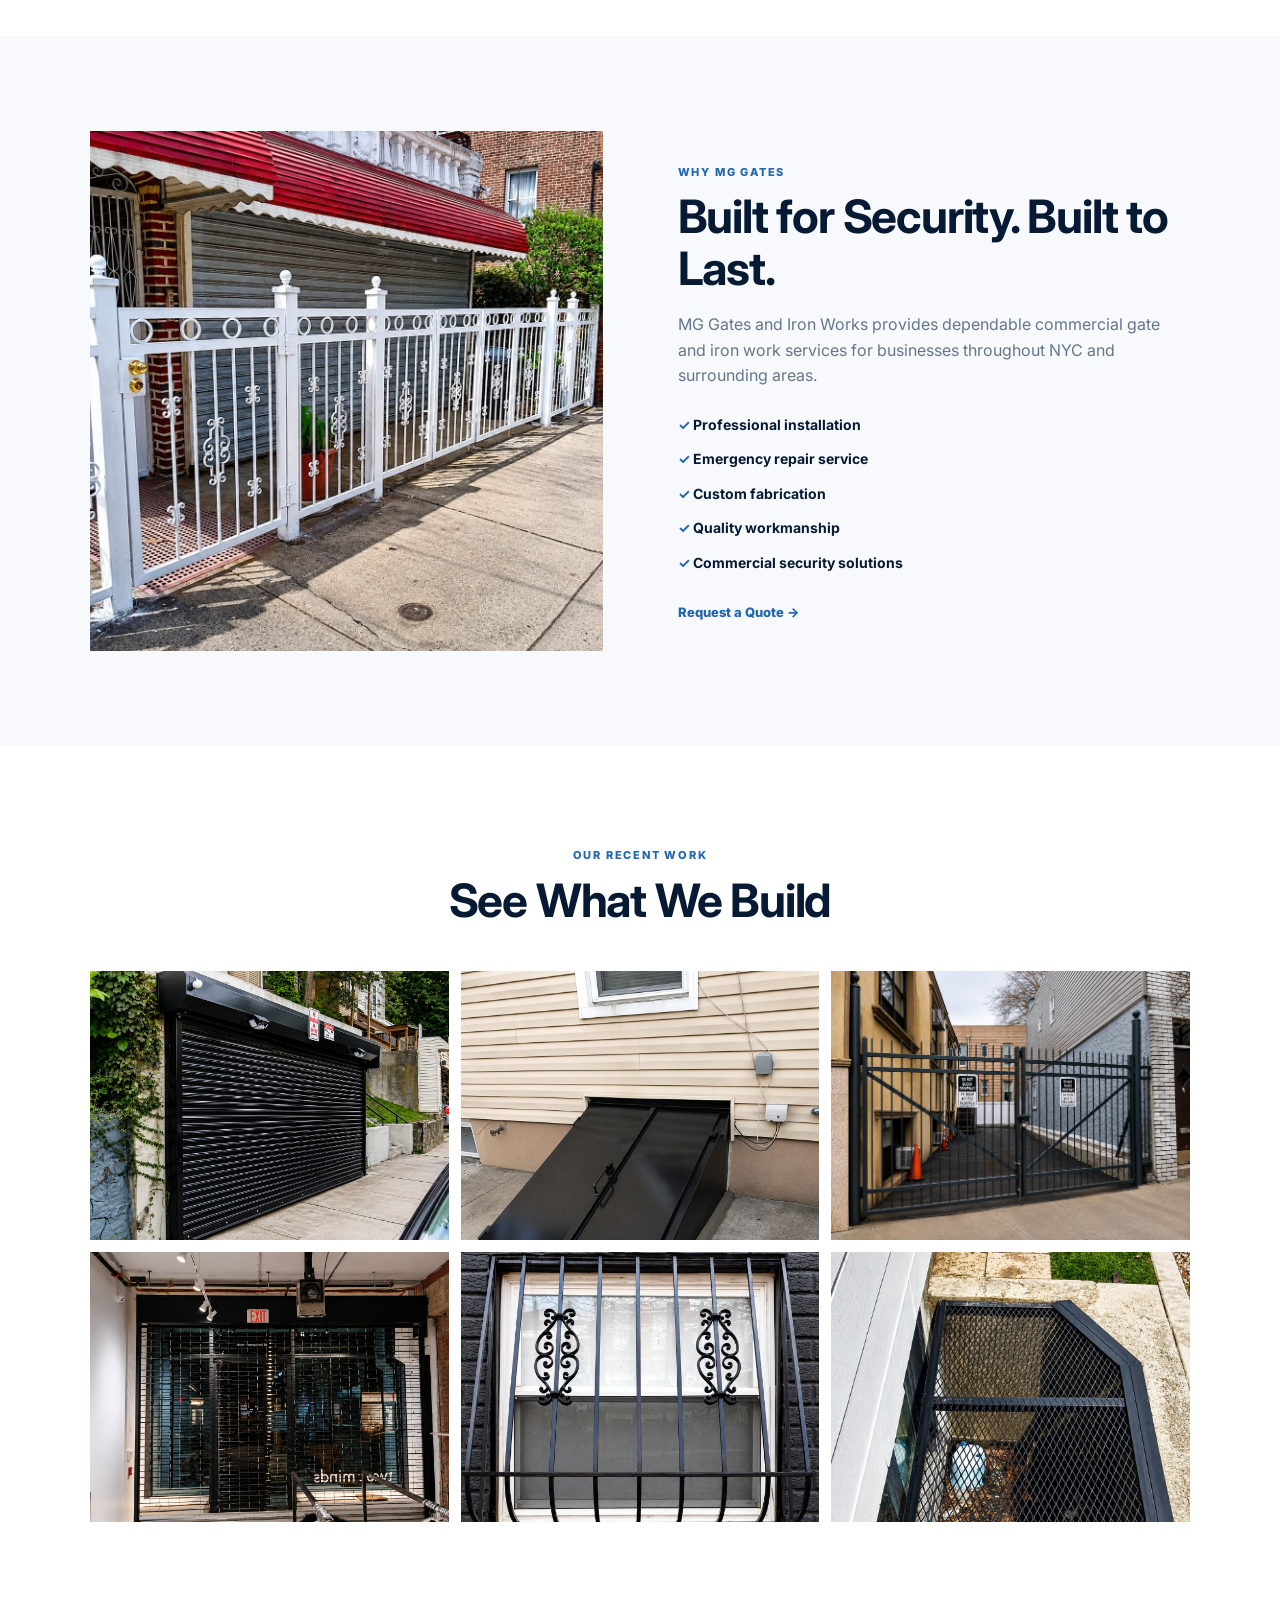
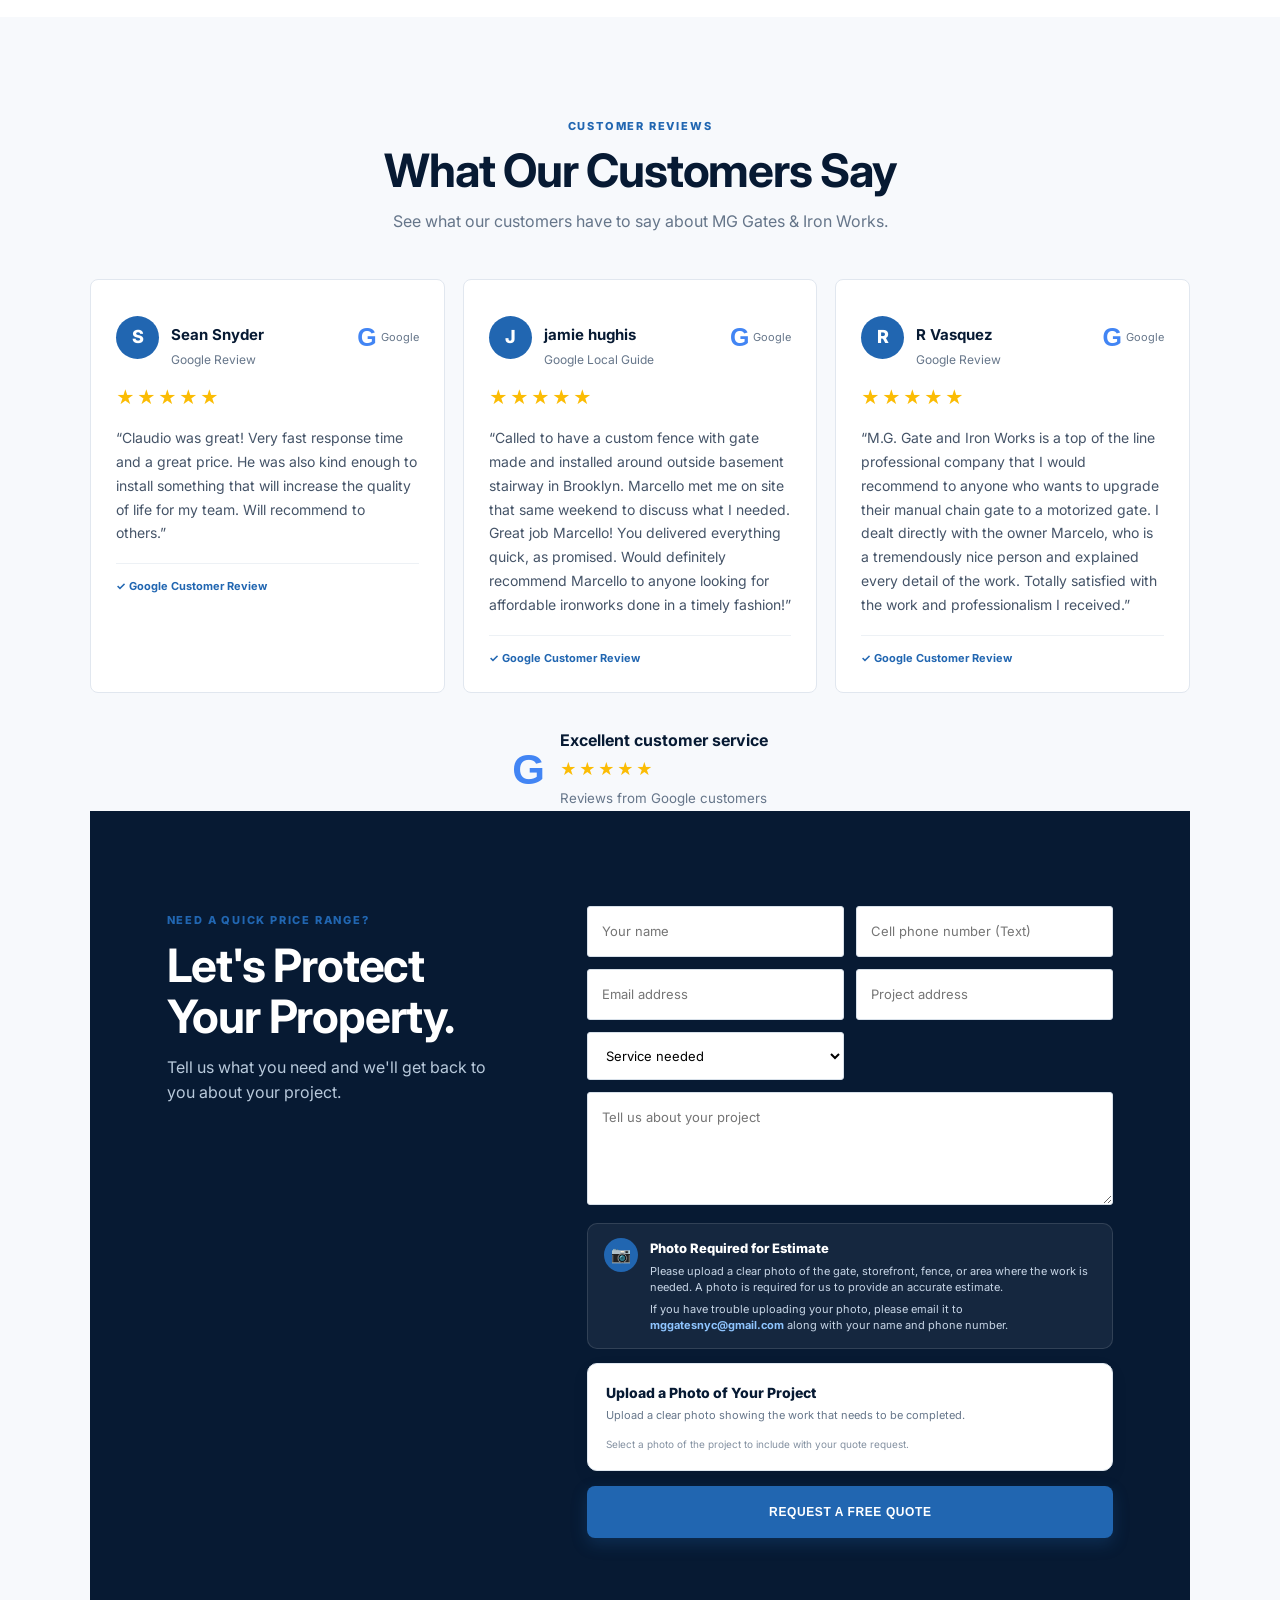
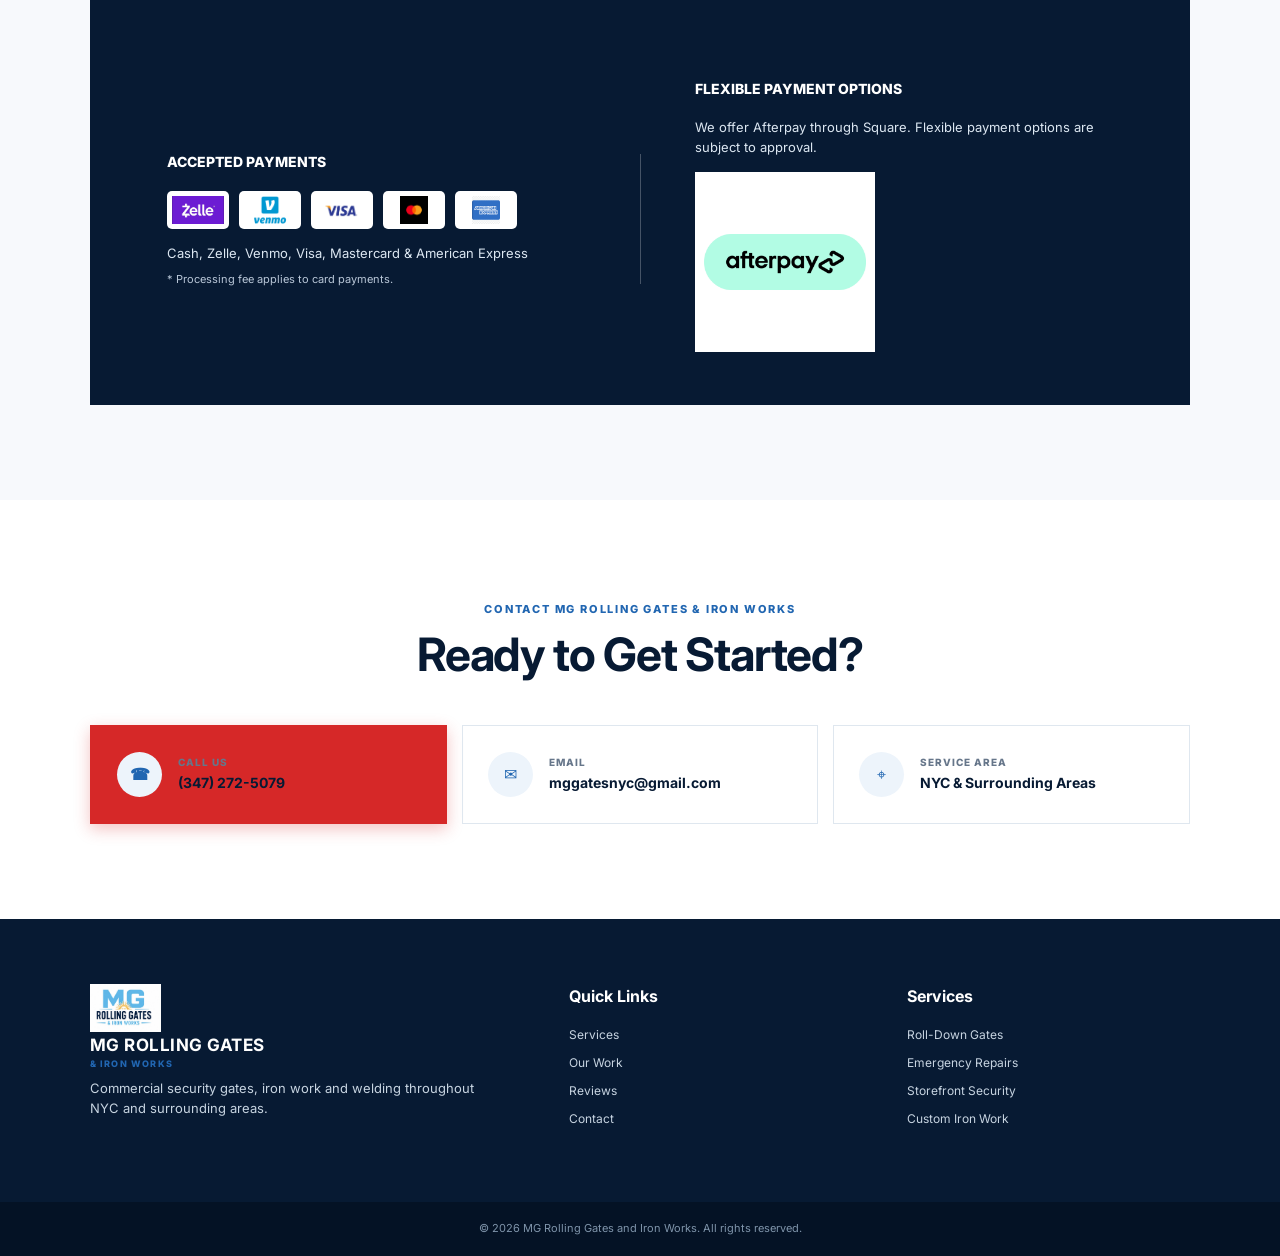
==== commit b6fde2bc: "Update index.html" ====
--- a/index.html
+++ b/index.html
@@ -357,8 +357,17 @@
   action="https://submit-form.com/1fjIJ8if2"
   method="POST"
 >
-    
-
+    <input
+  type="hidden"
+  name="_redirect"
+  value="https://mggatesnyc.com/thank-you.html"
+>
+
+<input
+  type="hidden"
+  name="_append"
+  value="false"
+>
       <!-- EMAIL SUBJECT -->
       <input
         type="hidden"
--- a/styles.css
+++ b/styles.css
@@ -1105,3 +1105,371 @@
   transform: translateY(-2px);
   box-shadow: 0 7px 18px rgba(214, 40, 40, 0.38);
 }
+/* ==================================
+   15% OFF PROMO POPUP
+   ================================== */
+
+.promo-overlay {
+  position: fixed;
+  inset: 0;
+
+  display: none;
+  align-items: center;
+  justify-content: center;
+
+  padding: 20px;
+
+  background: rgba(0, 20, 50, 0.72);
+
+  z-index: 9999;
+}
+
+.promo-overlay.show {
+  display: flex;
+}
+
+.promo-popup {
+  position: relative;
+
+  width: 100%;
+  max-width: 480px;
+
+  padding: 42px 35px 32px;
+
+  background: #ffffff;
+
+  border-radius: 16px;
+
+  text-align: center;
+
+  box-shadow:
+    0 24px 70px rgba(0, 0, 0, 0.28);
+}
+
+.promo-close {
+  position: absolute;
+  top: 12px;
+  right: 16px;
+
+  width: 34px;
+  height: 34px;
+
+  border: 0;
+  background: transparent;
+
+  color: #001D4A;
+
+  font-size: 28px;
+  line-height: 1;
+
+  cursor: pointer;
+}
+
+.promo-badge {
+  display: inline-block;
+
+  margin-bottom: 16px;
+  padding: 6px 12px;
+
+  border-radius: 20px;
+
+  background: #EDF7FC;
+  color: #58B1DE;
+
+  font-size: 10px;
+  font-weight: 800;
+  letter-spacing: 1.4px;
+}
+
+.promo-popup h2 {
+  margin: 0;
+
+  color: #58B1DE;
+
+  font-size: clamp(52px, 8vw, 78px);
+  line-height: 0.95;
+
+  font-weight: 800;
+  letter-spacing: -3px;
+}
+
+.promo-popup h3 {
+  margin: 14px 0 12px;
+
+  color: #001D4A;
+
+  font-size: 21px;
+  line-height: 1.15;
+
+  font-weight: 800;
+}
+
+.promo-popup p {
+  max-width: 380px;
+
+  margin: 0 auto 22px;
+
+  color: #5F6F83;
+
+  font-size: 14px;
+  line-height: 1.6;
+}
+
+.promo-button {
+  display: block;
+
+  width: 100%;
+
+  padding: 15px 20px;
+
+  background: #58B1DE;
+  color: #ffffff;
+
+  border-radius: 8px;
+
+  font-size: 13px;
+  font-weight: 800;
+  letter-spacing: 0.7px;
+
+  transition: all 0.2s ease;
+}
+
+.promo-button:hover {
+  background: #3B99C9;
+
+  transform: translateY(-2px);
+
+  box-shadow:
+    0 8px 20px rgba(88, 177, 222, 0.30);
+}
+
+.promo-no-thanks {
+  margin-top: 13px;
+
+  border: 0;
+  background: transparent;
+
+  color: #7B8794;
+
+  font-size: 12px;
+
+  cursor: pointer;
+}
+
+.promo-no-thanks:hover {
+  color: #001D4A;
+}
+
+.promo-popup small {
+  display: block;
+
+  margin-top: 18px;
+
+  color: #9AA5B1;
+
+  font-size: 9px;
+  line-height: 1.4;
+}
+
+
+/* MOBILE */
+
+@media (max-width: 600px) {
+
+  .promo-popup {
+    padding: 38px 22px 28px;
+  }
+
+  .promo-popup h3 {
+    font-size: 18px;
+  }
+
+  .promo-popup p {
+    font-size: 13px;
+  }
+
+}
+/* ==================================
+   15% OFF PROMO POPUP
+   ================================== */
+
+.promo-overlay {
+  position: fixed;
+  inset: 0;
+
+  display: none;
+  align-items: center;
+  justify-content: center;
+
+  padding: 20px;
+
+  background: rgba(0, 20, 50, 0.72);
+
+  z-index: 9999;
+}
+
+.promo-overlay.show {
+  display: flex;
+}
+
+.promo-popup {
+  position: relative;
+
+  width: 100%;
+  max-width: 480px;
+
+  padding: 42px 35px 32px;
+
+  background: #ffffff;
+
+  border-radius: 16px;
+
+  text-align: center;
+
+  box-shadow:
+    0 24px 70px rgba(0, 0, 0, 0.28);
+}
+
+.promo-close {
+  position: absolute;
+  top: 12px;
+  right: 16px;
+
+  width: 34px;
+  height: 34px;
+
+  border: 0;
+  background: transparent;
+
+  color: #001D4A;
+
+  font-size: 28px;
+  line-height: 1;
+
+  cursor: pointer;
+}
+
+.promo-badge {
+  display: inline-block;
+
+  margin-bottom: 16px;
+  padding: 6px 12px;
+
+  border-radius: 20px;
+
+  background: #EDF7FC;
+  color: #58B1DE;
+
+  font-size: 10px;
+  font-weight: 800;
+  letter-spacing: 1.4px;
+}
+
+.promo-popup h2 {
+  margin: 0;
+
+  color: #58B1DE;
+
+  font-size: clamp(52px, 8vw, 78px);
+  line-height: 0.95;
+
+  font-weight: 800;
+  letter-spacing: -3px;
+}
+
+.promo-popup h3 {
+  margin: 14px 0 12px;
+
+  color: #001D4A;
+
+  font-size: 21px;
+  line-height: 1.15;
+
+  font-weight: 800;
+}
+
+.promo-popup p {
+  max-width: 380px;
+
+  margin: 0 auto 22px;
+
+  color: #5F6F83;
+
+  font-size: 14px;
+  line-height: 1.6;
+}
+
+.promo-button {
+  display: block;
+
+  width: 100%;
+
+  padding: 15px 20px;
+
+  background: #58B1DE;
+  color: #ffffff;
+
+  border-radius: 8px;
+
+  font-size: 13px;
+  font-weight: 800;
+  letter-spacing: 0.7px;
+
+  transition: all 0.2s ease;
+}
+
+.promo-button:hover {
+  background: #3B99C9;
+
+  transform: translateY(-2px);
+
+  box-shadow:
+    0 8px 20px rgba(88, 177, 222, 0.30);
+}
+
+.promo-no-thanks {
+  margin-top: 13px;
+
+  border: 0;
+  background: transparent;
+
+  color: #7B8794;
+
+  font-size: 12px;
+
+  cursor: pointer;
+}
+
+.promo-no-thanks:hover {
+  color: #001D4A;
+}
+
+.promo-popup small {
+  display: block;
+
+  margin-top: 18px;
+
+  color: #9AA5B1;
+
+  font-size: 9px;
+  line-height: 1.4;
+}
+
+
+/* MOBILE */
+
+@media (max-width: 600px) {
+
+  .promo-popup {
+    padding: 38px 22px 28px;
+  }
+
+  .promo-popup h3 {
+    font-size: 18px;
+  }
+
+  .promo-popup p {
+    font-size: 13px;
+  }
+
+}
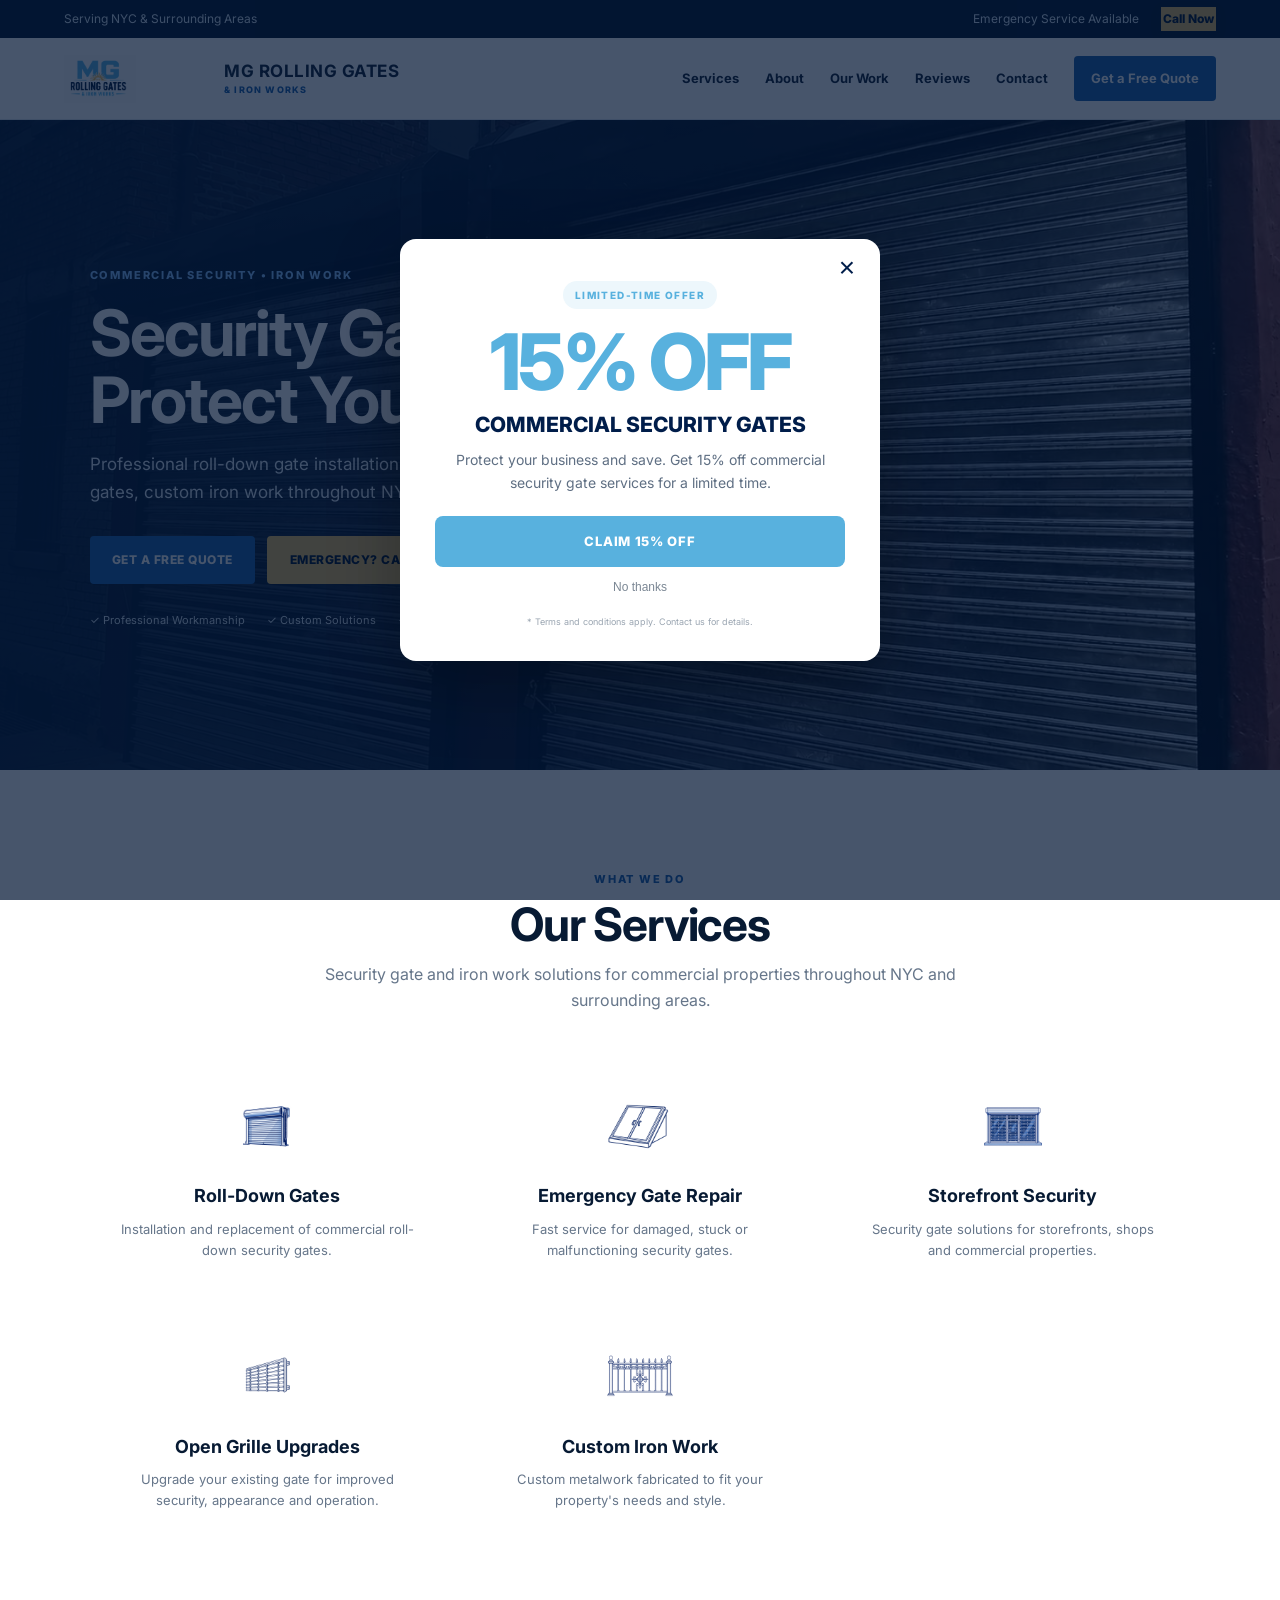
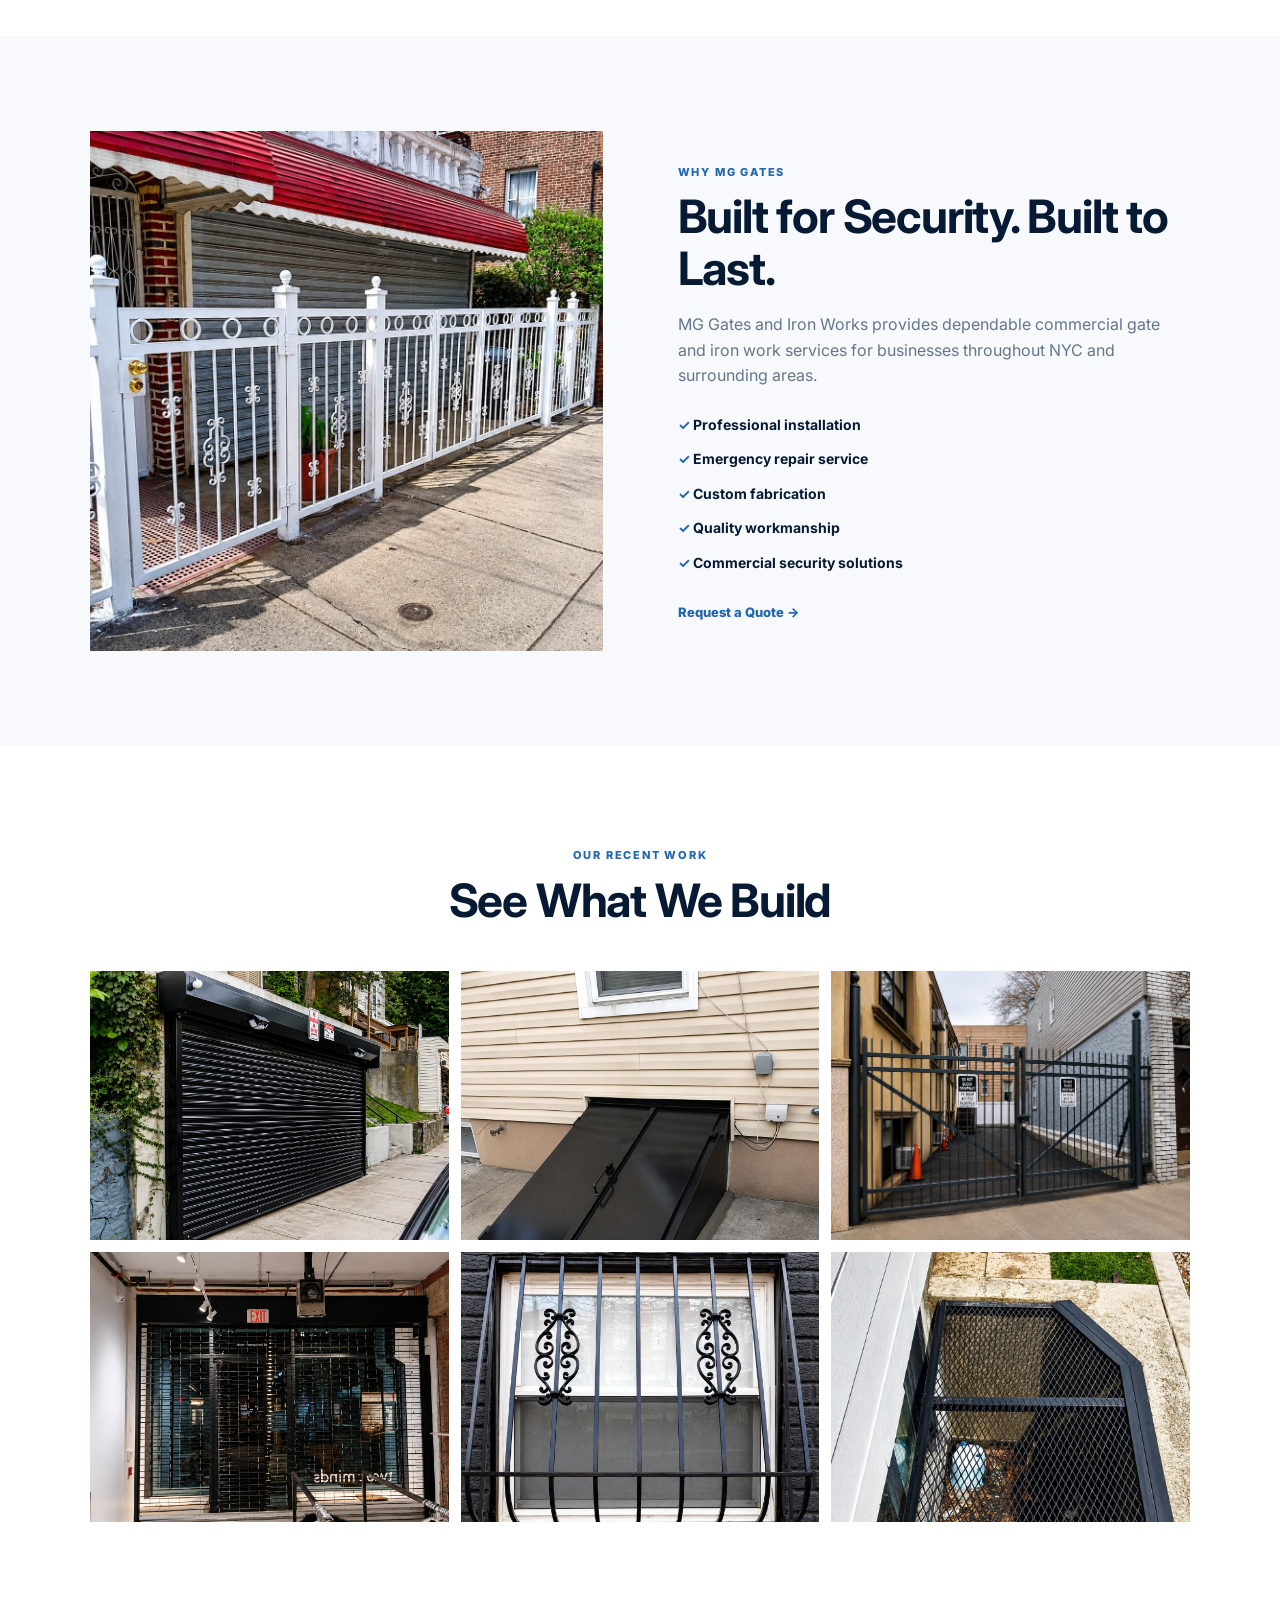
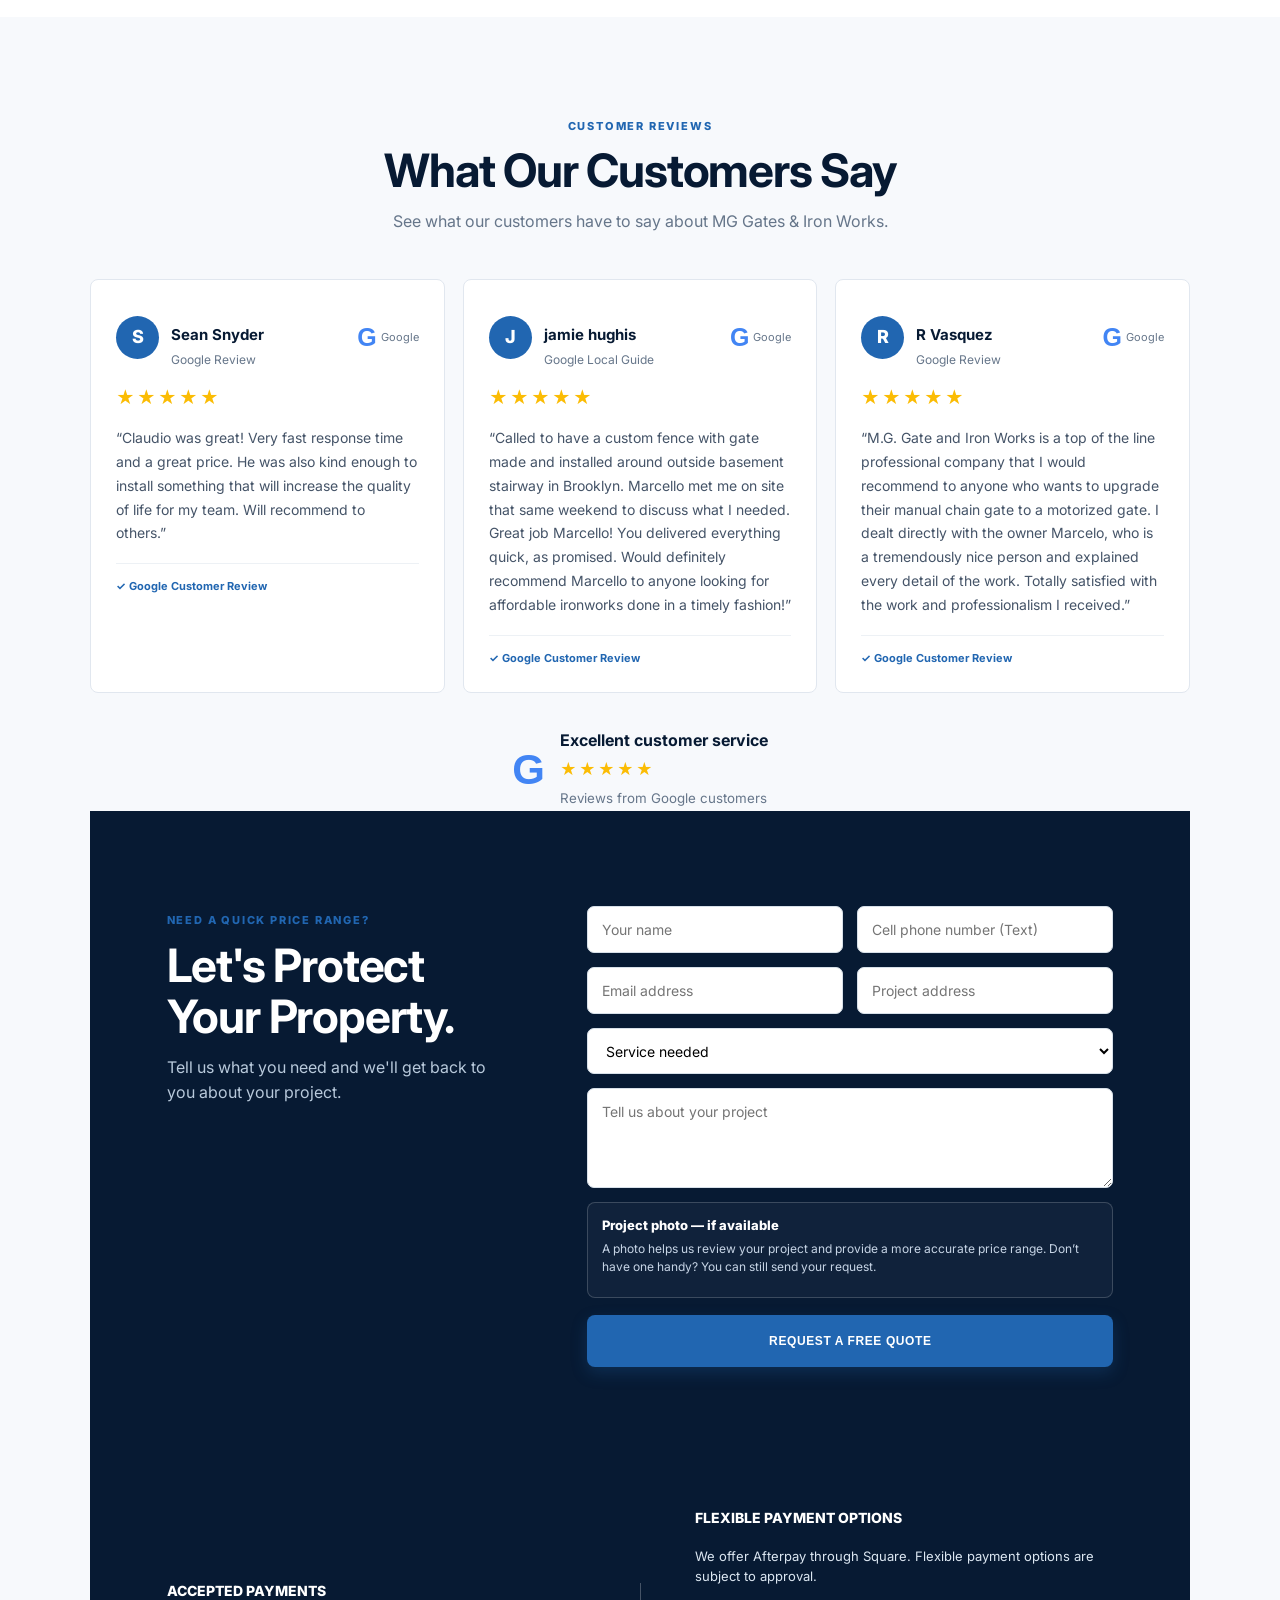
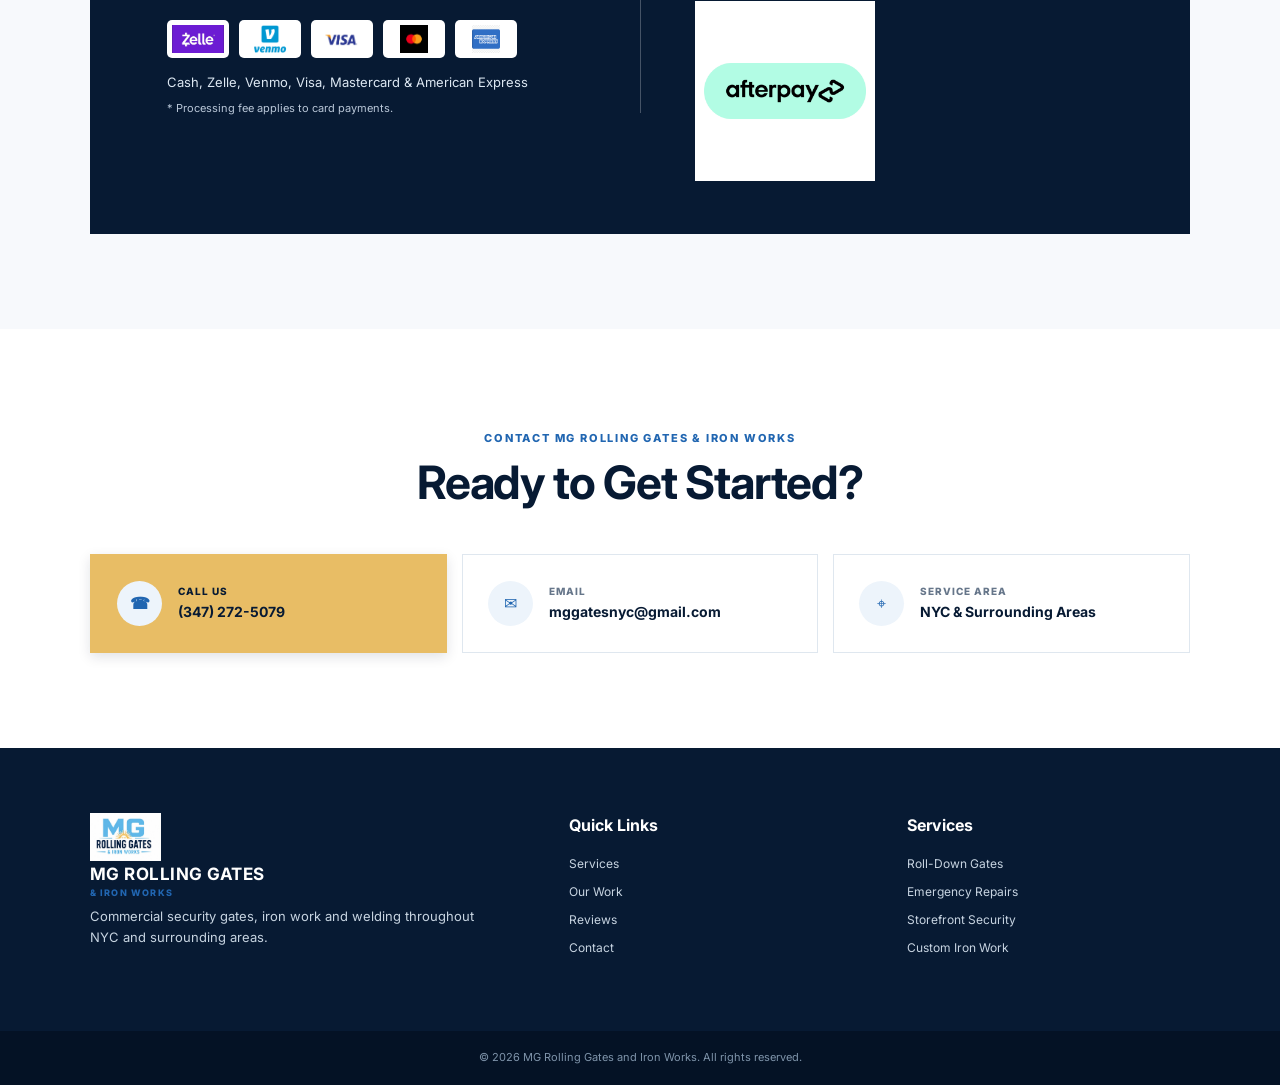
==== commit 1f9f209d: "Add files via upload" ====
--- a/index.html
+++ b/index.html
@@ -1,6 +1,15 @@
 <!DOCTYPE html>
 <html lang="en">
 <head>
+  <!-- Google tag (gtag.js) -->
+<script async src="https://www.googletagmanager.com/gtag/js?id=AW-10957757088"></script>
+<script>
+  window.dataLayer = window.dataLayer || [];
+  function gtag(){dataLayer.push(arguments);}
+  gtag('js', new Date());
+
+  gtag('config', 'AW-10957757088');
+</script>  
   <meta charset="UTF-8">
   <meta name="viewport" content="width=device-width, initial-scale=1.0">
   <meta name="description" content="MG Rolling Gates and Iron Works provides commercial roll-down gate installation, emergency gate repair, storefront security gates and custom iron work throughout NYC and surrounding areas.">
@@ -9,6 +18,67 @@
   <link rel="preconnect" href="https://fonts.gstatic.com" crossorigin>
   <link href="https://fonts.googleapis.com/css2?family=Inter:wght@400;500;600;700;800&display=swap" rel="stylesheet">
   <link rel="stylesheet" href="styles.css">
+  <style>
+    /* Warm gold accents and a compact, optional project-photo section. */
+    a[href^="tel:"] {
+      background: #E8BD65;
+      color: #071A33;
+      border-color: #E8BD65;
+      box-shadow: 0 4px 12px rgba(7, 26, 51, 0.12);
+    }
+    a[href^="tel:"]:hover {
+      background: #D9A94D;
+      color: #071A33;
+      border-color: #D9A94D;
+      box-shadow: 0 6px 14px rgba(7, 26, 51, 0.18);
+    }
+    a[href^="tel:"]:focus-visible {
+      outline: 3px solid #2166B1;
+      outline-offset: 4px;
+    }
+    a.contact-card[href^="tel:"] small,
+    a.contact-card[href^="tel:"] strong { color: #071A33; }
+    .photo-upload.photo-upload-compact {
+      padding: 12px 14px;
+      margin-top: 0;
+      background: rgba(255, 255, 255, 0.04);
+      border: 1px solid rgba(255, 255, 255, 0.18);
+      border-radius: 8px;
+      box-shadow: none;
+    }
+    .photo-upload-compact label { color: #FFFFFF; font-size: 13px; }
+    .photo-upload-compact .upload-help {
+      color: #C7D5E6;
+      font-size: 12px;
+      line-height: 1.5;
+      margin: 4px 0 9px;
+    }
+    .photo-upload-compact .uploadcare--widget__button_type_open {
+      padding: 8px 12px;
+      font-size: 12px;
+      width: auto;
+    }
+    .photo-upload-compact .uploadcare--widget { color: #C7D5E6; }
+    .quote-form { gap: 14px; }
+    .quote-form input:not([type="hidden"]),
+    .quote-form select,
+    .quote-form textarea {
+      border-radius: 7px;
+      padding: 12px 14px;
+      font-size: 14px;
+      line-height: 1.5;
+    }
+    .quote-form input:not([type="hidden"]),
+    .quote-form select { min-height: 46px; }
+    .quote-form select { grid-column: 1 / -1; }
+    .quote-form textarea { min-height: 100px; }
+    .quote-form input:focus-visible,
+    .quote-form select:focus-visible,
+    .quote-form textarea:focus-visible {
+      outline: 3px solid #8FC5FF;
+      outline-offset: 2px;
+    }
+  </style>
   <script src="https://ucarecdn.com/libs/widget/3.x/uploadcare.full.min.js"></script>
 </head>
 
@@ -380,6 +450,8 @@
 <input
   type="text"
   name="name"
+  aria-label="Your name"
+  autocomplete="name"
   placeholder="Your name"
   required
 >
@@ -388,6 +460,8 @@
 <input
   type="tel"
   name="phone"
+  aria-label="Cell phone number"
+  autocomplete="tel"
   placeholder="Cell phone number (Text)"
   required
 >
@@ -396,6 +470,8 @@
 <input
   type="email"
   name="email"
+  aria-label="Email address"
+  autocomplete="email"
   placeholder="Email address"
   required
 >
@@ -404,13 +480,15 @@
 <input
   type="text"
   name="project_address"
+  aria-label="Project address"
+  autocomplete="street-address"
   placeholder="Project address"
   required
 >
 
 
       <!-- SERVICE -->
-      <select name="service" required>
+      <select name="service" aria-label="Service needed" required>
 
         <option value="">
           Service needed
@@ -442,53 +520,17 @@
       <!-- PROJECT DESCRIPTION -->
       <textarea
         name="message"
-        rows="4"
+        aria-label="Tell us about your project"
+        rows="3"
         placeholder="Tell us about your project"
         required
       ></textarea>
 
 
- <!-- PHOTO NOTICE -->
-<div class="estimate-photo-notice">
-
-  <div class="notice-icon">📷</div>
-
-  <div>
-
-    <strong>
-      Photo Required for Estimate
-    </strong>
-
-    <p>
-      Please upload a clear photo of the gate, storefront,
-      fence, or area where the work is needed.
-      A photo is required for us to provide an accurate estimate.
-    </p>
-
-    <p class="large-file-note">
-      If you have trouble uploading your photo, please email it to
-      <a href="mailto:mggatesnyc@gmail.com">
-        mggatesnyc@gmail.com
-      </a>
-      along with your name and phone number.
-    </p>
-
-  </div>
-
-</div>
-
-
- <!-- PHOTO UPLOAD WITH UPLOADCARE -->
-<div class="photo-upload">
-
-  <label for="project-photo">
-    Upload a Photo of Your Project
-  </label>
-
-  <p class="upload-help">
-    Upload a clear photo showing the work that needs to be completed.
-  </p>
-
+ <!-- OPTIONAL PROJECT PHOTO -->
+<div class="photo-upload photo-upload-compact">
+  <label for="project-photo">Project photo — if available</label>
+  <p class="upload-help" id="photo-help">A photo helps us review your project and provide a more accurate price range. Don’t have one handy? You can still send your request.</p>
   <input
     type="hidden"
     id="project-photo"
@@ -496,14 +538,9 @@
     role="uploadcare-uploader"
     data-public-key="b20577212daf09dd0022"
     data-images-only="true"
+    aria-describedby="photo-help"
   >
-
-  <small>
-    Select a photo of the project to include with your quote request.
-  </small>
-
 </div>
-
 
       <!-- SUBMIT -->
       <button
@@ -627,6 +664,62 @@
 
   <div class="copyright">© <span id="year"></span> MG Rolling Gates and Iron Works. All rights reserved.</div>
 
+  <script>
+  // Record the observed visit source with the quote request, without sending
+  // contact details to an analytics service or changing Ads conversion tracking.
+  (() => {
+    const form = document.getElementById("quote-form");
+    if (!form) return;
+    const storageKey = "mgLeadSourceV1";
+    const params = new URLSearchParams(window.location.search);
+    const clean = value => (value || "").replace(/[\u0000-\u001f\u007f]/g, "").slice(0, 200);
+    let referrerHost = "";
+    try { referrerHost = new URL(document.referrer).hostname.toLowerCase(); } catch (_) {}
+    const ownHost = window.location.hostname.replace(/^www\./, "");
+    const externalReferrer = referrerHost && referrerHost.replace(/^www\./, "") !== ownHost;
+    const utmSource = clean(params.get("utm_source"));
+    const utmMedium = clean(params.get("utm_medium"));
+    const utmCampaign = clean(params.get("utm_campaign"));
+    const googleAdIdentifier = ["gclid", "gbraid", "wbraid"].some(key => params.get(key));
+    let source = "Direct / unknown";
+    if (googleAdIdentifier) source = "Google Ads identifier detected (not verified)";
+    else if (utmSource.toLowerCase() === "google" && utmCampaign.toLowerCase() === "business_profile") source = "Google Business Profile tagged link";
+    else if (utmSource) source = "Tagged link: " + utmSource + (utmMedium ? " / " + utmMedium : "");
+    else if (externalReferrer && /(^|\.)google\.[a-z.]+$/.test(referrerHost)) source = "Google organic / profile (cannot distinguish without tagged link)";
+    else if (externalReferrer) source = "Referral: " + referrerHost;
+    let visit = {
+      lead_source: source,
+      lead_utm_source: utmSource,
+      lead_utm_medium: utmMedium,
+      lead_utm_campaign: utmCampaign,
+      lead_referrer_host: externalReferrer ? clean(referrerHost) : "",
+      lead_landing_page: window.location.origin + window.location.pathname
+    };
+    // Keep the source across page navigation in this browser tab. A new
+    // tagged or external arrival replaces it; direct navigation preserves it.
+    try {
+      if (!googleAdIdentifier && !utmSource && !externalReferrer) {
+        const stored = JSON.parse(sessionStorage.getItem(storageKey) || "null");
+        if (stored && typeof stored.lead_source === "string") visit = stored;
+      }
+      sessionStorage.setItem(storageKey, JSON.stringify(visit));
+    } catch (_) { /* Forms still submit if browser storage is unavailable. */ }
+    function attachSource() {
+      Object.keys(visit).forEach(name => {
+        let input = form.querySelector('input[name="' + name + '"]');
+        if (!input) {
+          input = document.createElement("input");
+          input.type = "hidden";
+          input.name = name;
+          form.appendChild(input);
+        }
+        input.value = clean(visit[name]);
+      });
+    }
+    attachSource();
+    form.addEventListener("submit", attachSource);
+  })();
+  </script>
   <script src="script.js"></script>
 </body>
 </html>
